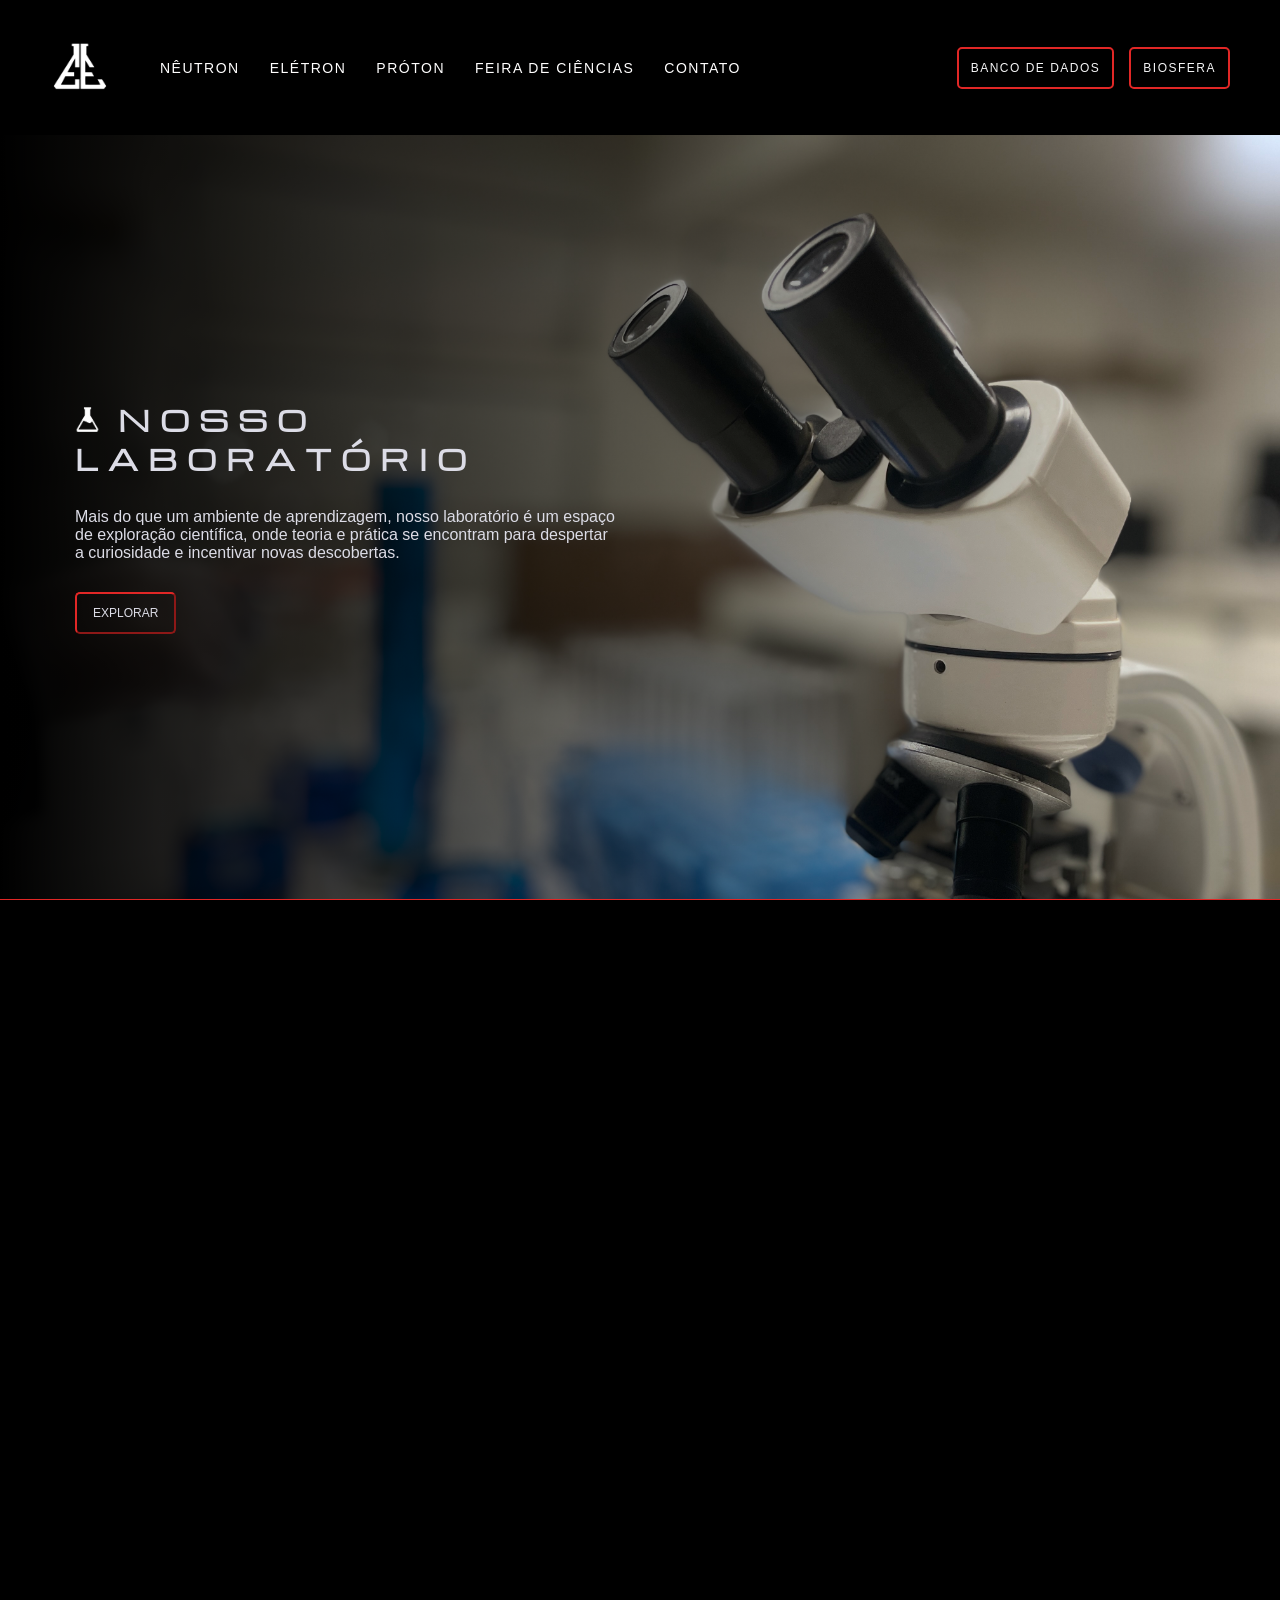
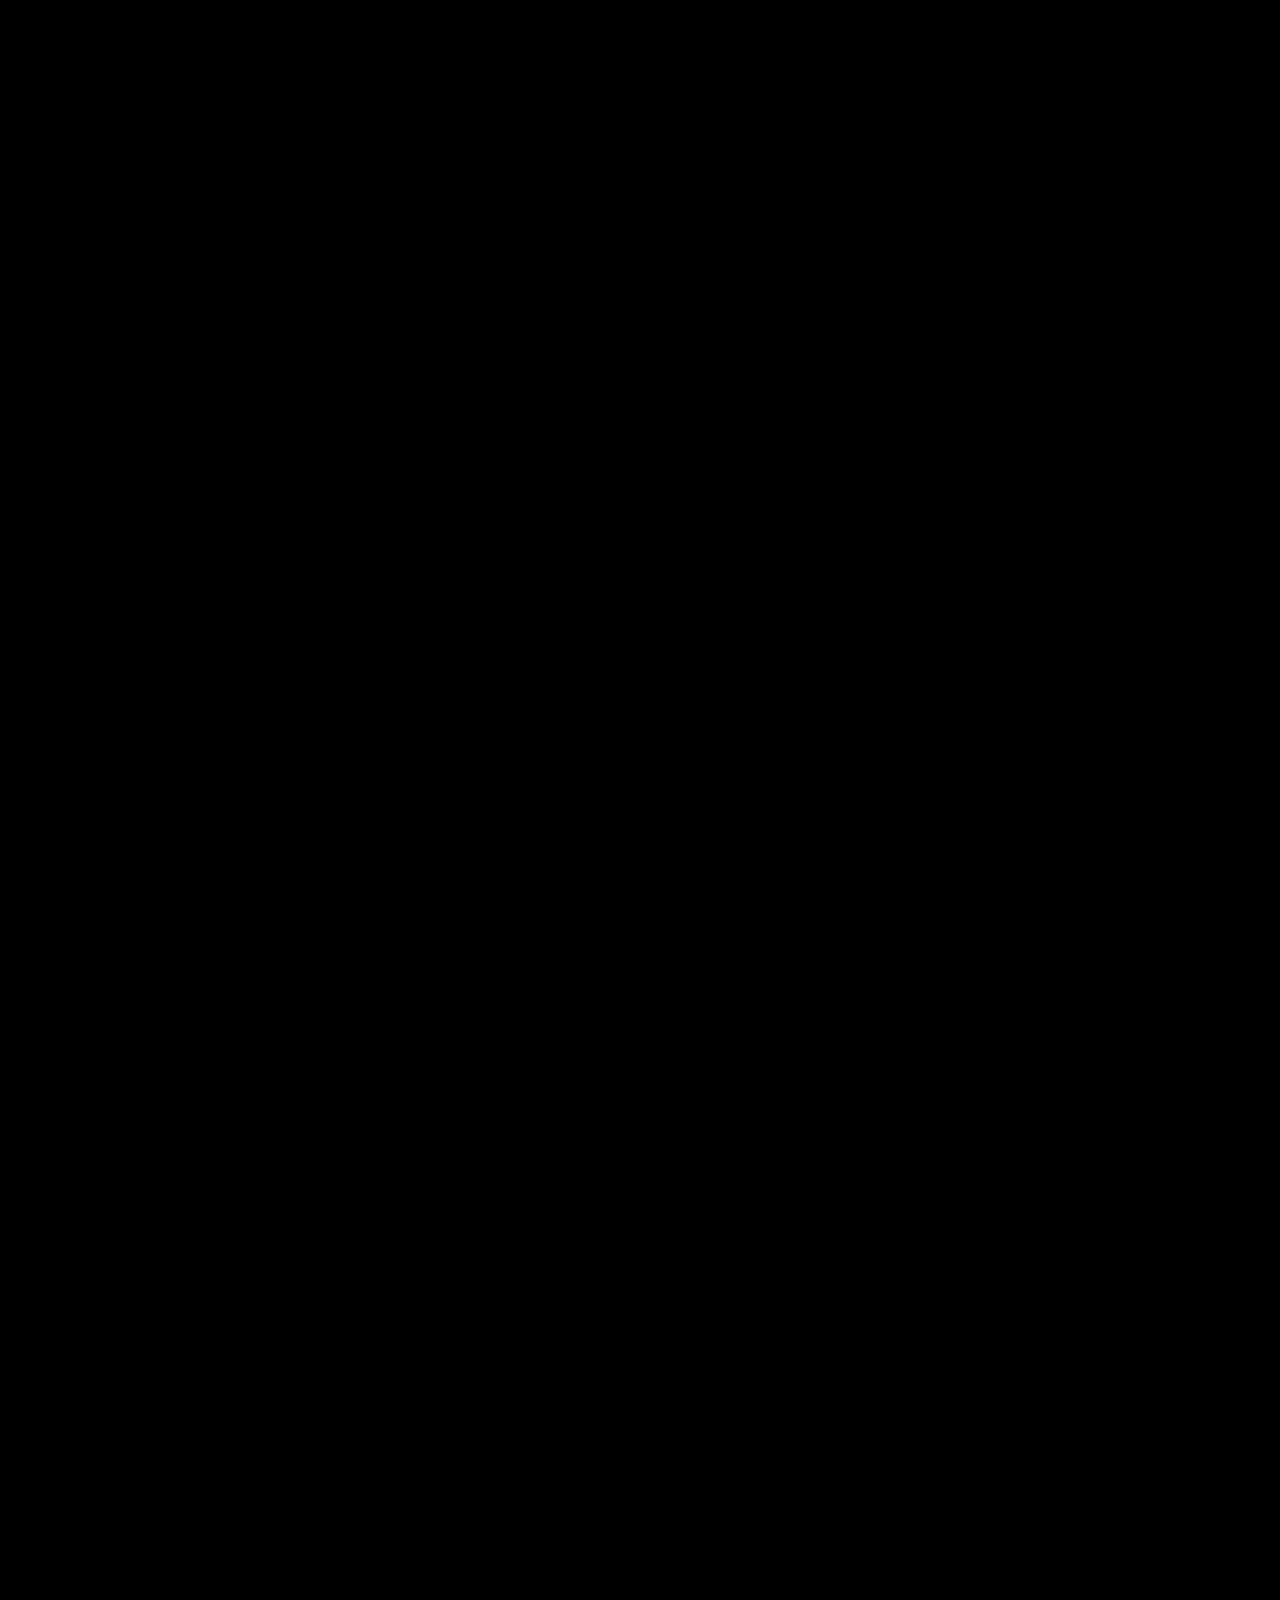
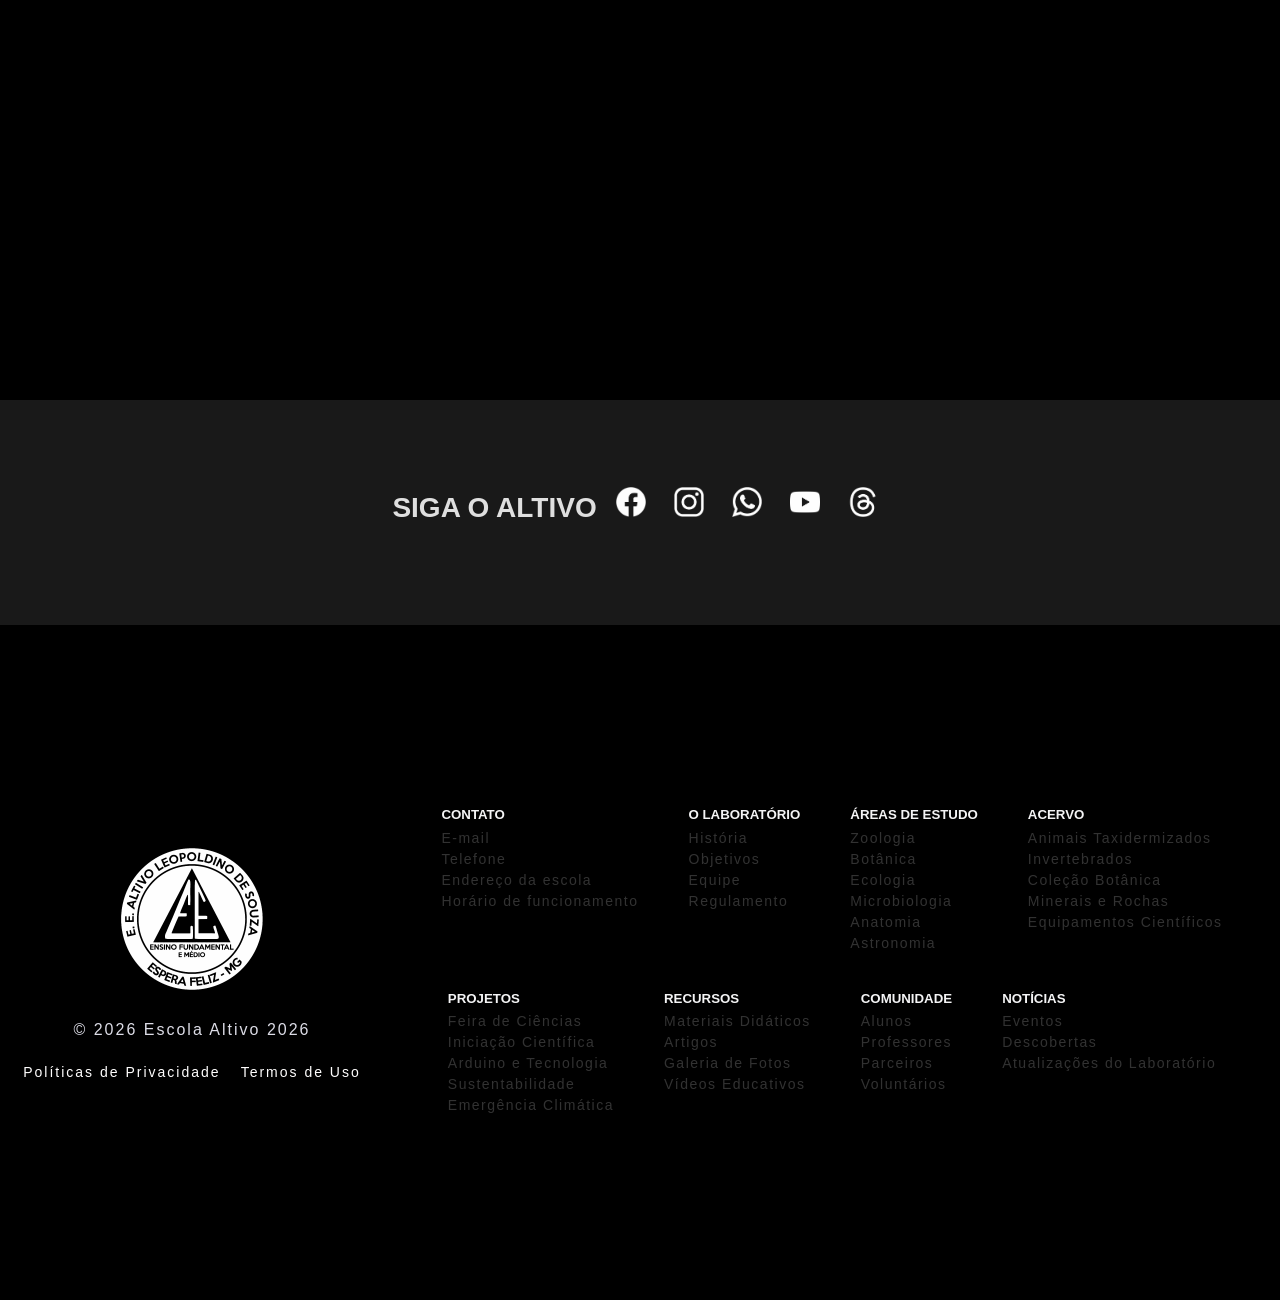
==== index.html @ 6e6fb59f "Reenviando arquivo com alterações" ====
<!DOCTYPE html>
<html lang="pt-BR">
<head>
  <meta charset="UTF-8">
  <meta name="viewport" content="width=device-width, initial-scale=1.0">
  <meta name="author" content="Página Oficial do Laboratório de Ciências Físicas e Biológicas da EE Altivo Leopoldino de Souza">
  <meta name="description" content="Laboratório de Ciências da Escola Altivo Leopoldino de Souza">
    <!-- Open Graph -->
  <meta property="og:type" content="website">
  <meta property="og:title" content="Laboratório de Ciências Físicas e Biológicas | EE Altivo Leopoldino de Souza">
  <meta property="og:description" content="Conheça o Laboratório de Ciências da Escola Estadual Altivo Leopoldino de Souza: coleções zoológicas, peças anatômicas, feira de ciências, projetos e atividades científicas.">
  <meta property="og:image" content="https://github.com/projetoboson">
  <meta property="og:url" content="https://seudominio.com.br/">
  <meta property="og:locale" content="pt_BR">
  <meta property="og:site_name" content="Laboratório Altivo">
  <title>Página Inicial | Laboratório Altivo</title>

  <link rel="preconnect" href="https://fonts.googleapis.com">
  <link rel="preconnect" href="https://fonts.gstatic.com" crossorigin>
  <link href="https://fonts.googleapis.com/css2?family=Michroma&family=JetBrains+Mono:ital,wght@0,100..800;1,100..800&family=Roboto+Mono:ital,wght@0,100..700;1,100..700&family=Ubuntu+Mono:ital,wght@0,400;0,700;1,400;1,700&display=swap" rel="stylesheet">

  <link rel="stylesheet" href="https://fonts.googleapis.com/css2?family=Material+Symbols+Outlined:opsz,wght,FILL,GRAD@24,400,0,0&icon_names=arrow_forward" />
  <link rel="stylesheet" href="style.css">
  <link rel="stylesheet" href="./fisica-lab.css">
  <!--LIB ANIMATION-->
  <link rel="stylesheet" href="https://unpkg.com/aos@next/dist/aos.css" />

  <link rel="icon" type="image/png" href="./icones.img/logo-altivo-sf.png"> 

</head>

<body>

  <div id="loader">
    <div class="circulo"></div>
  </div>

  <header class="header">
    <div class="header-header">
      <a href="index.html">

        <div class="logo-tubo">
        <img src="./icones.img/logo-altivo-sf.png" width="90px" class="logo" title="" alt = "Logo da escola Altivo"><br>
        <div class="container-bolhas">
        <span style="--x: -10px; --delay: 0s; --size: 8px;"></span>
        <span style="--x: 15px; --delay: 0.4s; --size: 12px;"></span>
        <span style="--x: -5px; --delay: 0.8s; --size: 6px;"></span>
        <span style="--x: 8px; --delay: 1.2s; --size: 10px;"></span>
    </div>
</div>
        
        <div class="small">
          <!-- <small>LABS ALT</small> -->
        </div>
      </a>
    </div>

      <nav class="header-nav" id="menu">
        <div class="header-nav-links">     
          <a href="./projeto-neutron.html" class="animado">NÊUTRON</a>
          <a href="./projeto-eletron.html" class="animado">ELÉTRON</a> 
          <a href="./projeto-proton.html" class="animado">PRÓTON</a>
          <a href="feira-de-ciencias.html" class="animado">FEIRA DE CIÊNCIAS</a>
          <a href="contato.html" class="animado">CONTATO</a>          <!--fazer formulário-->
        </div>

        <div class="header-nav-matricula">
          <a href="./data-base.html" class="btn-animado">BANCO DE DADOS</a>
          <a href="./area-do-estudante.html" class="btn-animado">BIOSFERA</a>
        </div>
      </nav>
    <button id="btn-menu" class="btn-menu-mobile" aria-label="Abrir menu">
      ☰
    </button>
    
  </header>


  <main>
    
    <section class="section-laboratory"> 
      <div></div>
      <div class="section-introduction"> 
        <h1 class="title-principal"> <img src="./icones.img/logolaby2.png" class="title-log"> NOSSO LABORATÓRIO</h1> 
        <p>
          Mais do que um ambiente de aprendizagem, nosso laboratório é um espaço de exploração científica, onde teoria e prática se encontram 
          para despertar a curiosidade e incentivar novas descobertas.
        </p> 
        <a href="lab-descricao.html"><button class="section-button">EXPLORAR</button></a>
      </div>
    </section>

    <section class="section-invertebrates" data-aos="fade-up" data-aos-duration="750" > 
      <div class="section-introduction"> 
        <h1 class="title-principal"> <img src="./icones.img/e023af99-6e1c-4fd2-93f0-5ddafa5682ea.png" class="title-log"> COLEÇÕES ZOOLÓGICAS </h1> 
        <p>
          Descubra o mundo dos invertebrados. Observe de perto nossa coleção de amostras, com insetos e outros pequenos 
          seres que revelam a incrível diversidade e complexidade da vida. Um convite à curiosidade e à descoberta científica!
        </p> 
       <a href="lab-colecao-zoologica.html"><button class="section-button">SAIBA MAIS<span class="material-symbols-outlined"> arrow_forward </span></button></a> 
      </div>
    </section> 


    <section class="section-anatomical-pieces" data-aos="fade-up" data-aos-duration="750" > 
      <div class="section-introduction"> 
        <h1 class="title-principal"> <img src="./icones.img/b2a70cb8-c1b0-48f5-99f7-3f7dfed76f71.png" class="title-log"> PEÇAS ANATÔMICAS</h1> 
        <p>
          Explore o corpo humano. Um esqueleto completo e um modelo desmontável com órgãos internos como fígado, estômago, 
          intestino e útero. Um recurso interativo para tornar o estudo da anatomia mais dinâmico e interessante!
        </p>
        <a href="lab-pecas-anatomicas.html"><button class="section-button">SAIBA MAIS<span class="material-symbols-outlined"> arrow_forward </span></button></a>
      </div>
    </section>
    
    <section class="section-fetuses" data-aos="fade-up" data-aos-duration="750" > 
      <div class="section-introduction"> 
        <h1 class="title-principal"> <img src="./icones.img/443507a5-f8a8-4697-ad34-6f495eb79952.png" class="title-log"> FORMAÇÃO DA VIDA</h1> 
        <p>
          Lorem ipsum, dolor sit amet consectetur adipisicing elit. Ratione laboriosam quidem possimus non autem atque qui doloribus? 
          Facilis eaque quaerat tempore ducimus earum incidunt rerum! Dolor minima placeat architecto eos!
        </p>
       <a href="area-do-estudante.html"><button class="section-button">SAIBA MAIS<span class="material-symbols-outlined"> arrow_forward </span></button></a> 
      </div>

      <div class="arrow_down">
        <span class="material-symbols-outlined">keyboard_arrow_down</span>        
      </div>
    </section>

    <section class="section-final">

      <div> 
        <h2><span class="h2-siga">SIGA O ALTIVO</span>
        <a href="https://m.facebook.com/altivo.escola/" class="animado1"><img src="./icones.img/icone-facebook.png" alt="Facebook da Escola Altivo" width="30px" class="a1"></a>
        <a href="https://www.instagram.com/escolaaltivo/" class="animado1"><img src="./icones.img/icone-instagram.png" alt="Instagram da Escola Altivo" width="30px" class="a2"></a>
        <a  href="https://api.whatsapp.com/send/?phone=553237461266&text&type=phone_number&app_absent=0" class="animado1"><img src="./icones.img/icone-whatsapp.png"alt="WhatsApp da Escola Altivo" width="30px" class="a3"></a>
        <a  href="https://www.youtube.com/c/EscolaAltivo" class="animado1"><img src="./icones.img/icone-youtube.png" alt="YouTube da Escola Altivo" width="30px" class="a3"></a>
        <a  href="https://www.threads.com/@escolaaltivo" class="animado1"><img src="./icones.img/iceone-th.png"alt="threads da Escola Altivo"  width="30px" class="a3"></a>
        </h2>
      </div>
    </section>


  </main>

<footer>
  <div class="footer-one">
    <a href="https://sites.google.com/view/escolaaltivo/home"><img src="./icones.img/icone-escola.png" style="height: 150px;"></a>
    <h3><a href="https://sites.google.com/view/escolaaltivo/home">© 2026 Escola Altivo 2026</a></h3>
    <div class="footer-one-init">
      <h3><a href=""class="animado">Políticas de Privacidade</a></h3>
      <h3><a href=""class="animado">Termos de Uso</a></h3>
    </div>
  </div>

  <div class="footer-two">

    <div class="footer-two-bloco">
      <div class="footer-two-bloco-bloco">
        <h5>CONTATO</h5>
          <a>E-mail</a>
          <a>Telefone</a>
          <a>Endereço da escola</a>
          <a>Horário de funcionamento</a>
      </div>

      <div class="footer-two-bloco-bloco">
        <h5>O LABORATÓRIO</h5>
          <a>História</a>
          <a>Objetivos</a>
          <a>Equipe</a>
          <a>Regulamento</a>
      </div>

      <div class="footer-two-bloco-bloco">
        <h5>ÁREAS DE ESTUDO</h5>
          <a>Zoologia</a>
          <a>Botânica</a>
          <a>Ecologia</a>
          <a>Microbiologia</a>
          <a>Anatomia</a>
          <a>Astronomia</a>
      </div>

      <div class="footer-two-bloco-bloco">
        <h5>ACERVO</h5>
        <a>Animais Taxidermizados</a>
        <a>Invertebrados</a>  
        <a>Coleção Botânica</a>  
        <a>Minerais e Rochas</a>  
        <a>Equipamentos Científicos</a>  
      </div>
    </div>

    <div class="footer-two-bloco">
      <div class="footer-two-bloco-bloco">
        <h5>PROJETOS</h5>
          <a>Feira de Ciências</a>
          <a>Iniciação Científica</a>
          <a>Arduino e Tecnologia</a>
          <a>Sustentabilidade</a>
          <a>Emergência Climática</a>
      </div>

      <div class="footer-two-bloco-bloco">
      <h5>RECURSOS</h5>
        <a>Materiais Didáticos</a>
        <a>Artigos</a>
        <a>Galeria de Fotos</a>
        <a>Vídeos Educativos</a>
      </div>

      <div class="footer-two-bloco-bloco">
        <h5>COMUNIDADE</h5>
          <a>Alunos</a>
          <a>Professores</a>
          <a>Parceiros</a>
          <a>Voluntários</a>
      </div>

      <div class="footer-two-bloco-bloco">
        <h5>NOTÍCIAS</h5>
          <a>Eventos</a>
          <a>Descobertas</a>
          <a>Atualizações do Laboratório</a>
      </div>
    </div>

    <!-- <a href="#" class="animado">PROFESORES</a>
    <a href="#" class="animado">EXPERIMENTOS</a>
    <a href="#" class="animado">TORNE-SE ALUNO</a>
    <a href="#" class="animado">MÍDIAS</a>
    <a href="#" class="animado">ACESSIBILIDADE</a>
    <a href="#" class="animado">CONFIGURAÇÕES DE COOKIES</a>  
    <a href="#" class="animado" style="color: #e12726;">MARQUE UMA VISITA COM SUA ESCOLA</a> -->

  </div>
  
</footer>   

<script src="https://unpkg.com/aos@next/dist/aos.js"></script>

<script>
  AOS.init();
</script>

<script>
window.addEventListener('load', () => {
    const loader = document.getElementById('loader');

    loader.style.opacity = '0';

    setTimeout(() => {
        loader.style.display = 'none';
    }, 600);
});
</script>

<script>
const btnMenu = document.getElementById("btn-menu");
const menu = document.getElementById("menu");

btnMenu.addEventListener("click", () => {
    menu.classList.toggle("ativo");
});

</script>

</body>
</html>
---- style.css ----
/**CONFIGURAÇÕES GLOBAIS*/
*{
   margin: 0;
   padding: 0;
   box-sizing: border-box;
}
body{
       background:#000;
}
/* Tela de carregamento */
#loader{
    position:fixed;
    top:0;
    left:0;
    width:100%;
    height:100%;
    background:#000;
    display:flex;
    justify-content:center;
    align-items:center;
    z-index:99999;
    transition:opacity .6s ease;
}

.circulo{
    width:150px;
    height:150px;
    border-radius:50%;
    border:2.5px solid #444;
    position:relative;
}

.circulo::before{
    content:"";
    position:absolute;
    inset:-3px;
    border-radius:50%;
    border:3px solid transparent;
    border-top-color:#ff0000;
    border-right-color:#ff0000;
    animation:girar 1s linear infinite;
}

@keyframes girar{
    100%{
        transform:rotate(360deg);
    }
}


html{
   scroll-behavior: smooth;
}

small{
   text-align: justify;
}
.logo{
   /*filter: drop-shadow(5px 5px 0px rgba(255, 208, 0, 0.459));*/
   /* filter: drop-shadow(5px 5px 0px #133d64); */
   margin-right: 50px;
   width: 60px;
}

.logo {
  transition: transform 0.3s ease, box-shadow 0.3s ease;
  display: inline-block;
  vertical-align: top; 
}

.logo:hover {
  transform: translateY(-2px) scale(1.05);
}

.logo-tubo {
    position: relative;
    display: inline-block;
    vertical-align: middle;
    top: 8px;
}

.logo-tubo img {
    display: block;
}

/* Posiciona o emissor de bolhas DENTRO do tubo */
.container-bolhas {
    position: absolute;
    /* Ajuste o 'top' conforme onde termina o líquido no seu desenho */
    top: 5%; 
    left: 30%;
    transform: translateX(-50%);
    width: 10px;
    height: 10px;
    pointer-events: none;
}

.container-bolhas span {
    position: absolute;
    bottom: 0;
    left: 50%;
    background: rgba(255, 255, 255, 0.6); /* Bolhas brancas/transparentes */
    border-radius: 50%;
    width: var(--size);
    height: var(--size);
    opacity: 0;
    transform: translateX(-50%);
}

/* Ativa a animação quando o mouse passa na logo */
.logo-tubo:hover .container-bolhas span {
    animation: efeito-quimico 1.5s infinite ease-out;
    animation-delay: var(--delay);
}

@keyframes efeito-quimico {
    0% {
        transform: translate(-50%, 0) scale(0.2);
        opacity: 0;
    }
    50% {
        opacity: 1;
    }
    100% {
        /* Sobe negativamente para sair do topo da imagem */
        transform: translate(calc(-50% + var(--x)), -40px) scale(1.5);
        opacity: 0;
    }
}

.small{
   color: rgb(255, 255, 255);
   margin-left: -45px;
   /* filter: drop-shadow(5px 5px 0px #133d64); */
   font-family: "Roboto Condensed", sans-serif;
   font-weight: 500;
}
/**______________________________________________________________________________________________________BARRA DE NAVEGAÇÃO | TODAS AS PÁGINAS*/
.header{
   display: flex;
   text-align: center;
   align-items: center;
   background-color: #000000;
   color: rgb(220,220,230);
   min-height: 15vh;
   flex-wrap: wrap;
}
.header-header{
   display: flex;
   margin-left: 50px;
}

header img{
   height: 50px;
   width: 55px;
}
#menu{
   display: flex;
   justify-content: space-between;
   align-items: center;
   flex: 1;
}
.header-nav-links{
   display: flex;
   gap: 0px 30px;
}
nav a{
   color: rgb(255, 255, 255);
   font-family: "Roboto Condensed", sans-serif;
   font-weight: 100;
   font-size: 12px;
   font-weight: 100;
   text-decoration: none;
   letter-spacing: 1.5px;
}
.header-nav-matricula{
   display: flex;
   margin-right: 50px;
   gap: 0px 15px;
}
.header-nav-matricula a {
   padding: 0.75rem;
}
.btn-menu-mobile{
   display: none;
   background: none;
   border: none;
}
a{
   text-decoration: none;
}
.animado{
   position: relative;
   color: #fffefe;
   text-decoration: none;
   font-size: 14px;
}
.animado::after{
   content: '';
   position: absolute;
   width: 0;
   height: 1px;
   bottom: -45.5px;
   left: 0;
   background-color: #E12726;
   transition: width 0.3s ease;
  
}
.animado:hover::after{
   width: 100%;
}
.btn-animado{
   border: solid 2px #E12726;
   padding: 0.5rem;
   background-color: #000000;
   color: #F4F4F5;
   border-radius: 5px;
}
.btn-animado:hover{
    background-color: #E12726;
    color: #f4f4f5;
}
/**__________________________________________________________________________________________________________PÁGINA INICIAL DO PROJETO*/
.section-laboratory{
   min-height:85vh;
   display: flex;
   flex-direction: column; 
   justify-content:center;
   background: linear-gradient(to right, rgba(0,0,0,1), transparent), url(./imagens.img/microscopia-laminas/IMG_1244.JPG);
   background-repeat: no-repeat;
   background-size: cover;
   background-position: top;
   border-bottom: 1px #E12726 solid;
   font-family: "Michroma", sans-serif;
   font-weight: 400;
   font-style: normal;
   position: relative;
}
.section-laboratory p{
   max-width: 550px;
   width: 90%;
   /* width: 550px; */
}
.arrow_down{
   height: 50px;
   color: #f4f4f5;
   display: flex;
   justify-content: center;
   position: absolute;
   bottom: 20px;
   left: 50%;
   transform: translateX(-50%);
}
.arrow_down:hover{
   color:#E12726;
   cursor: pointer;
}
.arrow{
   position: relative;
   /* top: 200px; */
   cursor: pointer;
}

.texto-laboratorio{
    letter-spacing:.5px;
    line-height:28px;
}

.title-log{
   width: 25px;
}
/**______________________________________________________________________________________________________________PARTE: COL. ZOOLÓGICAS*/
.section-invertebrates{
   min-height: 100vh; 
   display: flex;
   justify-content: center;
   flex-direction: column;
   background: linear-gradient(to right, rgba(0,0,0,1), transparent), url(./imagens.img/invertebrados/IMG_1287.jpg);
   background-repeat: no-repeat;
   background-size: cover;
   background-position: top;
   border-bottom: 1px #E12726 solid;
}

.section-invertebrates h4{
   width: 550px;
}
.section-invertebrates p{
   width: 550px;
}
.lab-colecao-zoologica{
   min-height:300vh;
   display: flex;
   background-color: #f4f4f5;
}
.section-invertebrados-txt{
   min-height: 150vh;
}
.section-invertebrados-int{
   min-height: 100vh;
  background: linear-gradient(to right, rgba(0,0,0,1), transparent), url(./imagens.img/vertebrados/IMG_1280.jpg);
   background-size: cover;
   background-repeat: no-repeat;
   background-position-y: 85%;
}
.section-invertebrados-img{
   display: flex;
   align-items: center;
   justify-content: center;
   min-height: 75vh;
   background-color: #f4f4f5;
   gap: 0px 50px;
}
.section-invertebrados-img p{
   color: #323232;
   font-size: 12px;
   font-family: "Roboto Condensed", sans-serif;
   margin-bottom: 10px;
   width: 215px ;
}
.invertebrados-img{
   width: 250px;
   height: 225px;
   cursor: pointer;
}
.invertebrados-img:hover{
   transform: scale(1, 1);
   background:white;
   box-shadow: 2px 2px 20px rgba(0,0,0,.5);
}
.invertebrados-txt h3{
   color: #323232;
   margin-bottom: 5px;
   font-size: 14px;
   font-family: "Roboto Condensed", sans-serif;
}
.invertebrados-txt p{
   color: #323232;
   text-align: justify;
   line-height: 24px;
   width: 250px;
}
.invertebrados-txt button{
   border: solid 2px #08569e;
   padding: 0.25rem;
   background-color: #08569e;
   color: #f4f4f5;
   cursor: pointer;
   font-family: "Roboto Condensed", sans-serif;
   font-size: 12px;
}
.section-invertebrados-txt p{
   color: #323232;
   text-align: justify;
   line-height: 24px;
   margin-left: 25px;
   margin-right: 25px;
}
.section-invertebrados-txt h3{
   color: #323232;
   margin-bottom: 5px;
   margin-top: 15px;
   margin-left: 25px;
   font-size: 14px;
   font-family: "Roboto Condensed", sans-serif;
}
/**___________________________________________________________________________________________________________________PARTE PEÇAS ANATOMICAS*/
.section-anatomical-pieces{
   min-height: 100vh; 
   display: flex;
   justify-content: center;
   flex-direction: column;
   background: linear-gradient(to right, rgba(0,0,0,1), transparent), url(./imagens.img/pecas-anatomicas/IMG_1202.jpg);
   background-repeat: no-repeat;
   background-size: cover;
   background-position: center;
   border-bottom: 1px #E12726 solid;
}
.section-anatomical-pieces p{
   width: 550px;
}
.sub-anatomical-pieces{
   min-height: 100vh;
   display: flex;
   text-align: center;
   align-items: center;
   justify-content: center;
   background-image: url(./imagens.img/pecas-anatomicas/IMG_1135.JPG);
   background-repeat: no-repeat;
   background-size: cover;
   background-position: center; 
   background-attachment: fixed;
}
.sub2-anatomical-pieces{
   display: flex;
   flex-wrap: wrap;
   background-color: rgb(255, 255, 255);
   min-height: 80vh;
   align-items: center;
   justify-content: center;
   gap: 0px 25px;
}
.sub2-anatomical-pieces button{
   border: solid 2px #08569e;
   padding: 0.25rem;
   background-color: #08569e;
   color: #f4f4f5;
   cursor: pointer;
   font-family: "Roboto Condensed", sans-serif;
   font-size: 12px;
}
.sub2-anatomical-pieces h4{
   color: #323232;
   margin-bottom: 5px;
   font-size: 14px;
   font-family: "Roboto Condensed", sans-serif;
}
.sub2-anatomical-pieces p{
   color: #323232;
   font-size: 12px;
   font-family: "Roboto Condensed", sans-serif;
   margin-bottom: 10px;
   width: 215px ;
}
.pecas-anatomicas-img{
   width: 200px;
   height: 225px;
}
.pecas-anatomicas-img:hover{
   transform: scale(1, 1);
   background:white;
   box-shadow: 2px 2px 20px rgba(0,0,0,.5);
}
/**___________________________________________________________________________________________________________________PARTE FETOS*/
.section-fetuses{
   min-height: 100vh; 
   display: flex;
   justify-content: center;
   flex-direction: column;
   background: linear-gradient(to right, rgba(0,0,0,1), transparent), url(./imagens.img/fetos/IMG_1306C.PNG);
   background-repeat: no-repeat;
   background-size: cover;
   background-position: top;
   border-bottom: 1px #E12726 solid;
}
.lab-fetuses{
   min-height:300vh;
   display: flex;
   background-color: #ffffff;
}
.section-fetuses p{
   width: 550px;
}


/**____________________________________________________________________________________________________________PARTE FINAL | TODAS AS PAGINAS*/

.icone-section-five-title{
      width: 250px;

}
.section-final {
  display: flex;
  align-items: center;
  justify-content: center;
  gap: 30px; 
  min-height: 25vh;
  background-color: #191919;
  color: #fff;
  font-family: "Roboto Condensed", sans-serif;
}

/* Container dos ícones */
.section-final nav {
  display: flex;
  gap: 20px;
  align-items: center;
}

/* IMPORTANTE — faltava isso */
.animado1 {
  position: relative;
  display: inline-block;
}

/* Imagem */
.animado1 img {
  display: block;
}

/* Círculo */
.animado1::after {
  content: '';
  position: absolute;
  top: 50%;
  left: 50%;
  width: 50px;
  height: 50px;
  border: 2px solid #fff;
  border-radius: 50%;
  transform: translate(-50%, -50%);
  opacity: 0;
  transition: opacity 0.3s ease;
  pointer-events: none;
}

/* Hover */
.animado1:hover::after {
  opacity: 1;
}

footer{
   display: flex;
   align-items: center;
   min-height: 50vh;
   background-color: #000000;
}
.footer-one{
   display: flex;
   background-color: #000000;
   min-height: 75vh;
   min-width: 30%;
   align-items: center;
   justify-content: center;
   flex-direction: column;
}
.footer-one img{
   margin-bottom: 20px;
}
.footer-two{
   display: flex;
   flex-direction: column;
   background-color: #000000;
   min-height: 75vh;
   min-width: 70%;
   justify-content: center;
   align-items: center;
   gap: 35px 0px;
}
.footer-two a{
   color: #323232;
   font-family: "Roboto Condensed", sans-serif;
   font-size: 14px;
   font-weight: 100;
   text-decoration: none;
   letter-spacing: 1.5px;
   margin-bottom: 5px;
}
.footer-two a:hover{
   font-weight: 100;
   color: #E12726;
   cursor: pointer;
}

.footer-two h5{
   color: #F4F4F5;
   font-family: "Roboto Condensed", sans-serif;
   margin-bottom: 7.5px;

}

footer a{
   color: rgb(220,220,230);
   font-family: "Roboto Condensed", sans-serif;
   font-size: 16px;
   letter-spacing: 2px;
   font-weight: 400;
}
.footer-two-bloco{
   display: flex;
   gap: 0px 50px;
}
.footer-two-bloco-bloco{
   display: flex;
   flex-direction: column;
}
.footer-title{
   text-align: center;
}
.footer-one-init{
   display: flex;
   gap: 0px 20px;
   margin-top: 20px;
}
.footer-one-init a{
   font-weight: 400;
} 
.title-principal{
   color: rgb(220,220,230);
   font-family: "Michroma", sans-serif;
   font-weight: 600;
   font-style: normal;
   /* font-family: system-ui, -apple-system, BlinkMacSystemFont, 'Segoe UI', Roboto, Oxygen, Ubuntu, Cantarell, 'Open Sans', 'Helvetica Neue', sans-serif; */
   font-size: 28px;
   margin-bottom: 30px;
   width: 400px;
   letter-spacing: 10px;
}
.title-principal-new{
  color: rgb(220,220,230);
   font-family: "Michroma", sans-serif;
   font-weight: 600;
   font-style: normal;
   /* font-family: system-ui, -apple-system, BlinkMacSystemFont, 'Segoe UI', Roboto, Oxygen, Ubuntu, Cantarell, 'Open Sans', 'Helvetica Neue', sans-serif; */
   font-size: 54px;
   margin-bottom: 15px;
   letter-spacing: 30px;
}

h2{
   color: rgb(0, 0, 0);
   font-family: "Roboto Condensed", sans-serif;
   /* font-family: system-ui, -apple-system, BlinkMacSystemFont, 'Segoe UI', Roboto, Oxygen, Ubuntu, Cantarell, 'Open Sans', 'Helvetica Neue', sans-serif; */
   font-size: 28px;
   margin-bottom: 15px;
   text-align: center;
}
.h2-siga{
   color: rgb(223, 223, 223);
   font-family: "Roboto Condensed", sans-serif;
   /* font-family: system-ui, -apple-system, BlinkMacSystemFont, 'Segoe UI', Roboto, Oxygen, Ubuntu, Cantarell, 'Open Sans', 'Helvetica Neue', sans-serif; */
   font-size: 28px;
   margin-bottom: 15px;
}

h4{
   color: rgb(0, 0, 0);
   font-family: "Roboto Condensed", sans-serif;
   /* font-family: system-ui, -apple-system, BlinkMacSystemFont, 'Segoe UI', Roboto, Oxygen, Ubuntu, Cantarell, 'Open Sans', 'Helvetica Neue', sans-serif; */
   font-size: 22px;
   margin-bottom: 15px;
   text-align: center;
}
section p{
   font-family: "Roboto Condensed", sans-serif;
   color:rgb(220,220,230);
   /**max-width: 35rem;*/
}
.section-introduction{
   margin-left: 75px;
   max-width: 600px;
   /* margin-left: 75px; */
}
.section-button{
   display: flex;
   gap: 0px 10px;
   align-items: center;
   padding: 0.75rem 1rem 0.75rem 1rem;
   color: rgb(220,220,230);
   background-color: transparent;
   margin-top: 30px;
   cursor: pointer;
   font-family: "Roboto Condensed", sans-serif;
   font-size: 12px;
   border-radius: 5px;
   border-color: #E12726;
}

header label:hover{
   background-color: aliceblue;
   color: #08569e;
}

/* esconde o checkbox */
.anatomica {
  display: none;
}

/* estilo do botão */
.botao {
  background: #08569e;
  color: rgb(255, 255, 255);
  padding: 7px 10px;
  border-radius: 2px;
  cursor: pointer;
  display: inline-block;
  margin-top: 10px;
}

/* texto escondido */
.texto {
  display: none;
  margin-top: 10px;
}

/* quando clicar → mostra texto */
.anatomica:checked + .botao + .texto {
  display: block;
}



.footer1{
   text-align: center
}
.section-seven{
   min-height: 100vh;
   background-color: darkgrey;
}
.section-eight{
   min-height: 100vh;
   background-color: darkslateblue;
}
.a1{
   margin-left: 12px;
   margin-right: 10px;
}
.a2{
   margin-left: 10px;
   margin-right: 10px;
}
.a3{
   margin-left: 10px;
   margin-right: 10px;
}

/* .circulo {
    width: 200px;
    height: 200px;
    border: 3px dotted #fff;
    border-radius: 50%;
} */

.credenciais{
   display: flex;
   justify-content: center;
   align-items: end;
   background-color: #000000;
   color: #323232;
   font-family: "Roboto Condensed", sans-serif;
   font-size: 14px;
   gap:  0px 40px;
}

.subtitle-section{
      
   font-family: "Michroma", sans-serif;
   font-size: 16px;
   font-weight: 300;
   font-style: normal;
   letter-spacing: 10px;
   word-spacing: 5px;
   margin-top: 30px;
   color:  #f4f4f5;
}

.contact-reserva{
   min-height: 150vh;
   background-color: #000000;

   display: flex;
   flex-direction: column;
   align-items: center;
   justify-content:space-evenly;

   font-family: system-ui, -apple-system, BlinkMacSystemFont, 'Segoe UI', Roboto, Oxygen, Ubuntu, Cantarell, 'Open Sans', 'Helvetica Neue', sans-serif;
   font-size: 16px;
   letter-spacing: 5px;
   color: #868686;

   background: linear-gradient(
        99deg,
        #000000 0%,
        #1f1f1f 50%,
        #000000 100%
    );
}
.title-contact{
   font-family: system-ui, -apple-system, BlinkMacSystemFont, 'Segoe UI', Roboto, Oxygen, Ubuntu, Cantarell, 'Open Sans', 'Helvetica Neue', sans-serif;
   font-size: 22px;
   font-weight: 100;
   letter-spacing: 5px;
   color: #f4f4f5;
}
.form-reserva{
   display: flex;
   flex-direction: column;
   justify-content: center;
   align-items: center;
   border: transparent;
}

.form-reserva input{
   background-color: transparent;
   padding: 0.5rem;
   width: 650px;
   border: transparent;
   border-bottom: 1px solid #868686;
   margin-bottom: 25px;
   color: red;
}

.form-reserva textarea{
   background-color: transparent;
   padding: 0.5rem;
   width: 650px;
   border: transparent;
   border-bottom: 2px solid #868686;
   margin-top: 30px;
}

.form-reserva label{
   width: 650px;
}
.button-contact{
   background-color: transparent;
   padding: 1rem;
   color: #ffffff;
   border: 2px red solid;
   border-radius: 50px;
   margin-top: 25px;
   width: 400px;
   font-family: system-ui, -apple-system, BlinkMacSystemFont, 'Segoe UI', Roboto, Oxygen, Ubuntu, Cantarell, 'Open Sans', 'Helvetica Neue', sans-serif;
   letter-spacing: 4px;
}

.button-contact:hover{
   background-color: red;
   cursor: pointer;
}
.form-reserva input:hover{
      border-bottom: 1px red solid;
}
.form-reserva textarea:hover{
      border-bottom: 1px red solid;
}
.form-reserva input:focus{
   outline: none;
   box-shadow: none;
   border-bottom: 2px solid #868686;

}
.form-reserva textarea:focus{
   outline: none;
   box-shadow: none;
   border-bottom: 2px solid #868686;

}
.form-reserva-link{
   font-weight: 100;
   color: #f4f4f5;
}
.form-reserva-link:hover{
   color: red;
   cursor: pointer;
}


.vision-planner{
  position: fixed;
  top: 150px;
  width: 50%;
  max-width: 1200px;
  padding: 15px 30px;
  background: rgba(255,255,255,0.12);
  backdrop-filter: blur(25px) saturate(180%);
  border: 1px solid rgba(255,255,255,0.25);
  border-radius: 22px;
  box-shadow: 0 8px 30px rgba(0,0,0,0.15);
  inset: 0 1px 1px rgba(255, 255,255, 0.4);
  display: flex;
  justify-content: space-between;
  align-items: center;
}

@media (max-width:1070px){

   .header{
      justify-content:space-between;
      padding:0 20px;
      min-height:80px;
      position:relative;
   }

   .header-header{
      margin-left:0;
   }

   .btn-menu-mobile{
      display:block;
      background:none;
      border:none;
      color:#fff;
      font-size:2rem;
      cursor:pointer;
   }

   #menu{
      display:none;

      position:absolute;
      top:100%;
      left:0;

      width:100%;

      background:#000;

      flex-direction:column;
      align-items:flex-start;

      padding:20px;
      box-sizing:border-box;
      z-index:999;
   }

   #menu.ativo{
      display:flex;
   }

   .header-nav-links{
      flex-direction:column;
      width:100%;
      gap:20px;
   }

   .header-nav-matricula{
      margin:25px 0 0 0;

      flex-direction:column;

      width:100%;
      gap:15px;
   }

   .header-nav-matricula a{
      width:fit-content;
   }

   .animado::after{
      display:none;
   }

   .header{
    justify-content: space-between;
    align-items: center;
}

#menu{
    flex: none;
}
.btn-menu-mobile{
    display: block;
    margin-left: auto;
    color: white;
    font-size: 2rem;
}
}

@media (max-width:1070px){

    footer{
        display:flex;
        flex-direction:column;
        align-items:center;
    }

    .footer-one{
        width:100%;
        text-align:center;
        margin-bottom:40px;
    }

    .footer-two{
        display:flex;
        flex-direction:column;
        width:100%;
        gap:30px;
    }

    .footer-two-bloco{
        display:flex;
        flex-direction:column;
        gap:30px;
    }

    .footer-two-bloco-bloco{
        text-align:center;
    }

}

@media (max-width:480px){


   .section-introduction{
      background-position: center;

   }

   .title-principal,
   .title-principal-new{
      font-size: 1rem;
      justify-content: left;
      width: 300px;
   }

    .section-introduction p{
        font-size:14px;
        line-height:100px;
        width:60% !important;
    }
    .subtitle-section{
      font-size: 14px;
    }

    .h2-siga{
      display: flex;
      flex-direction: column;
    }
}
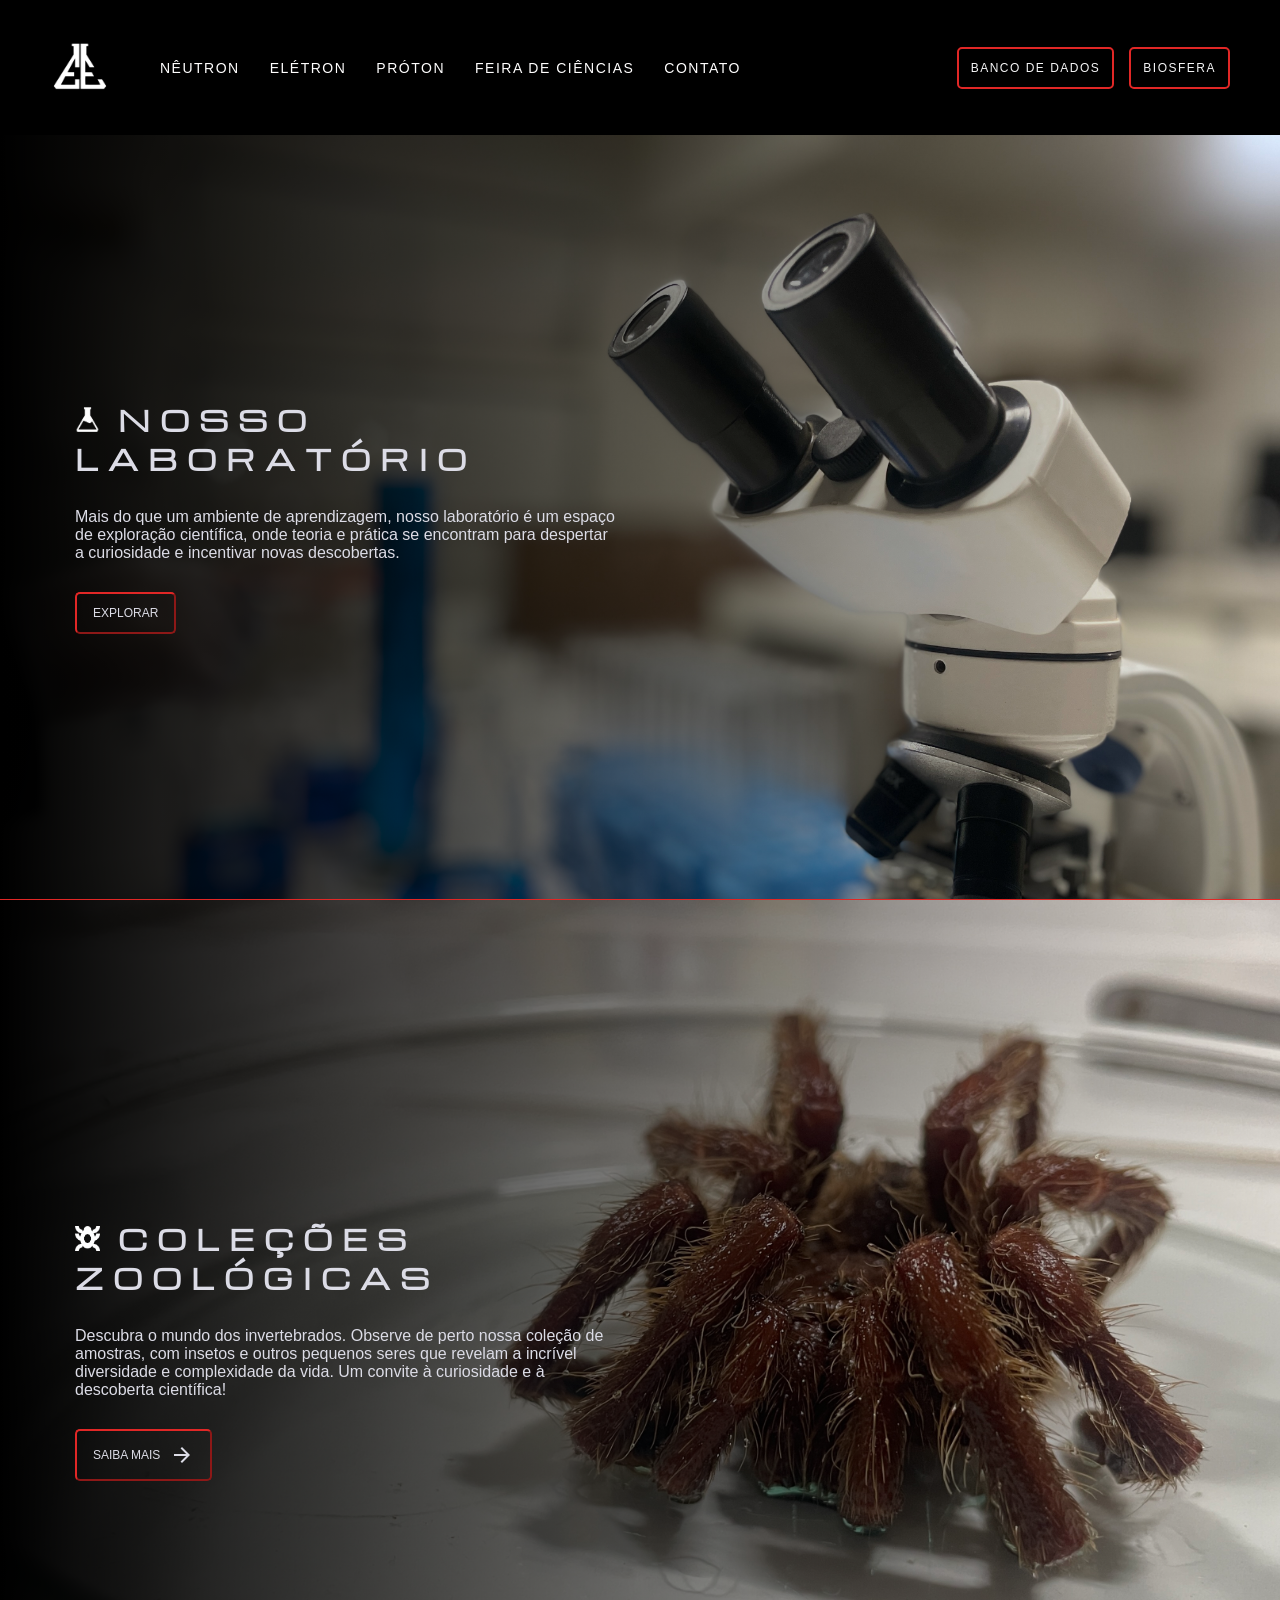
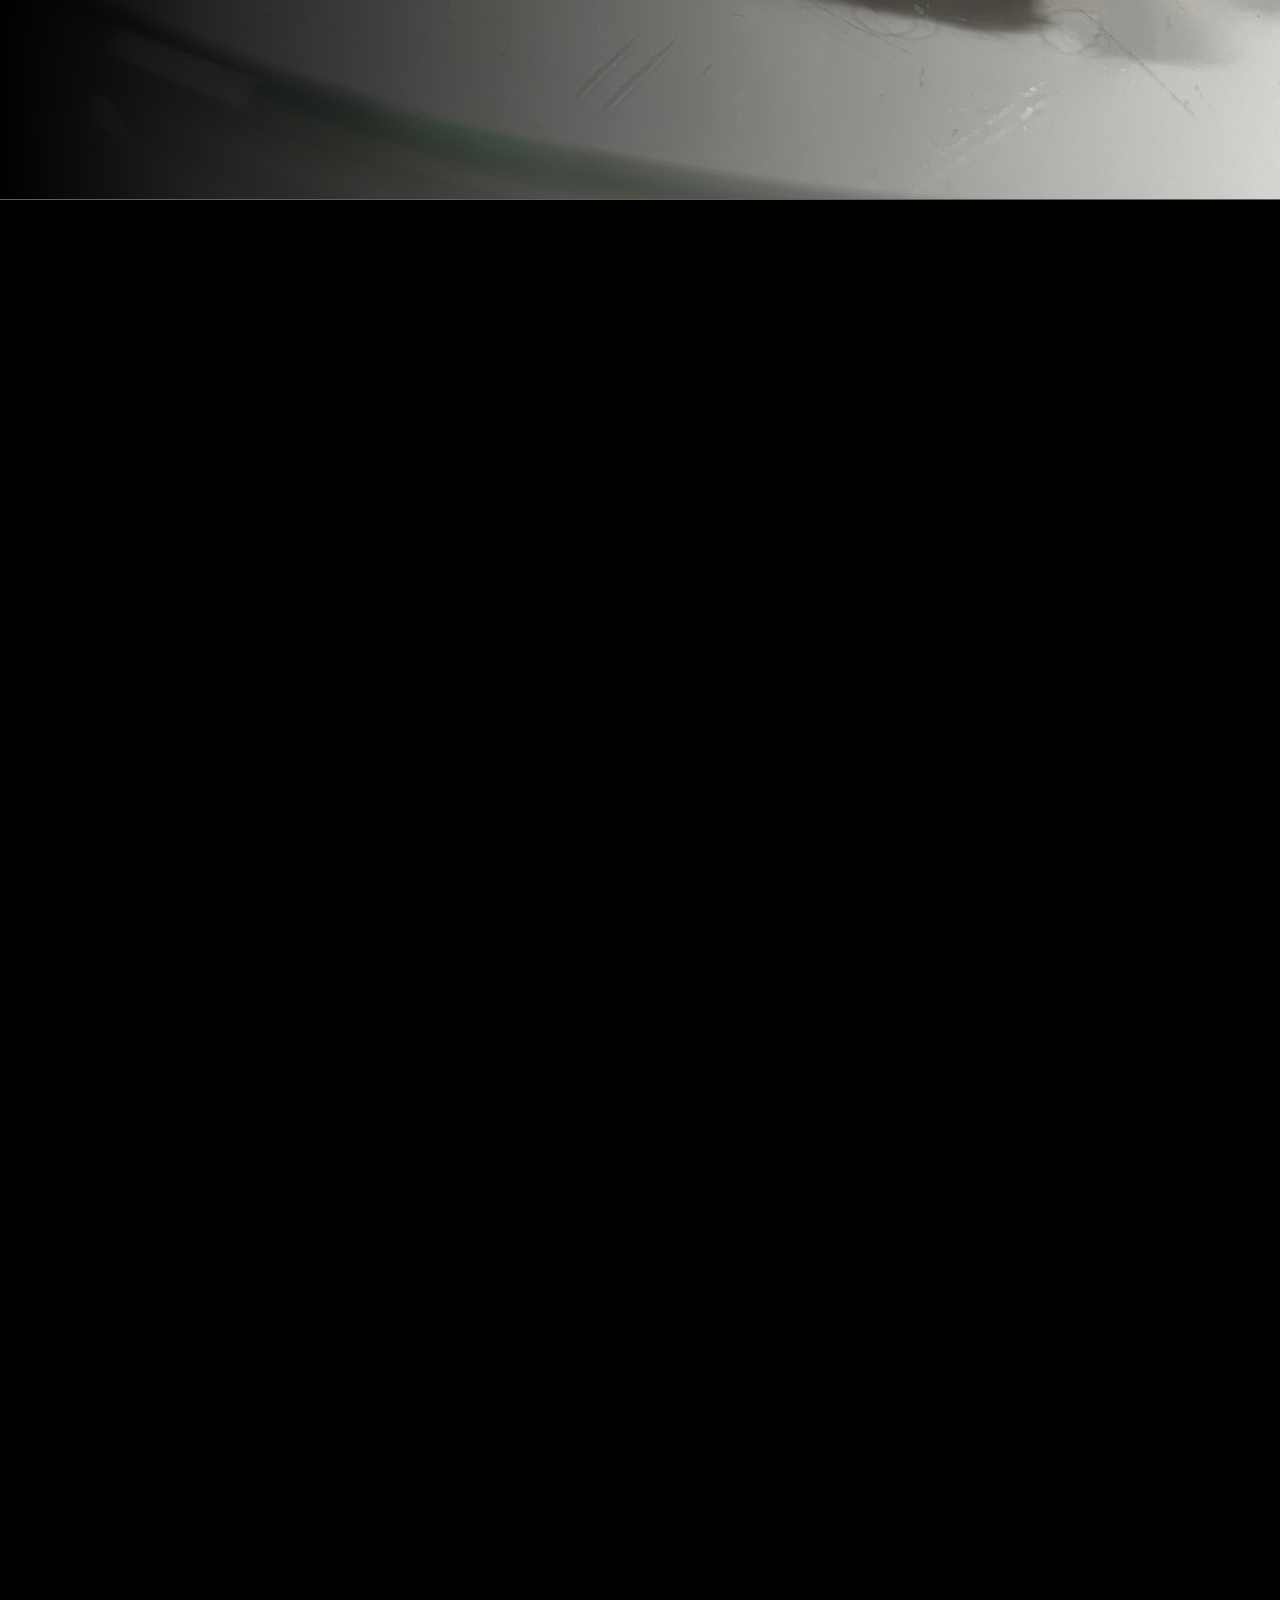
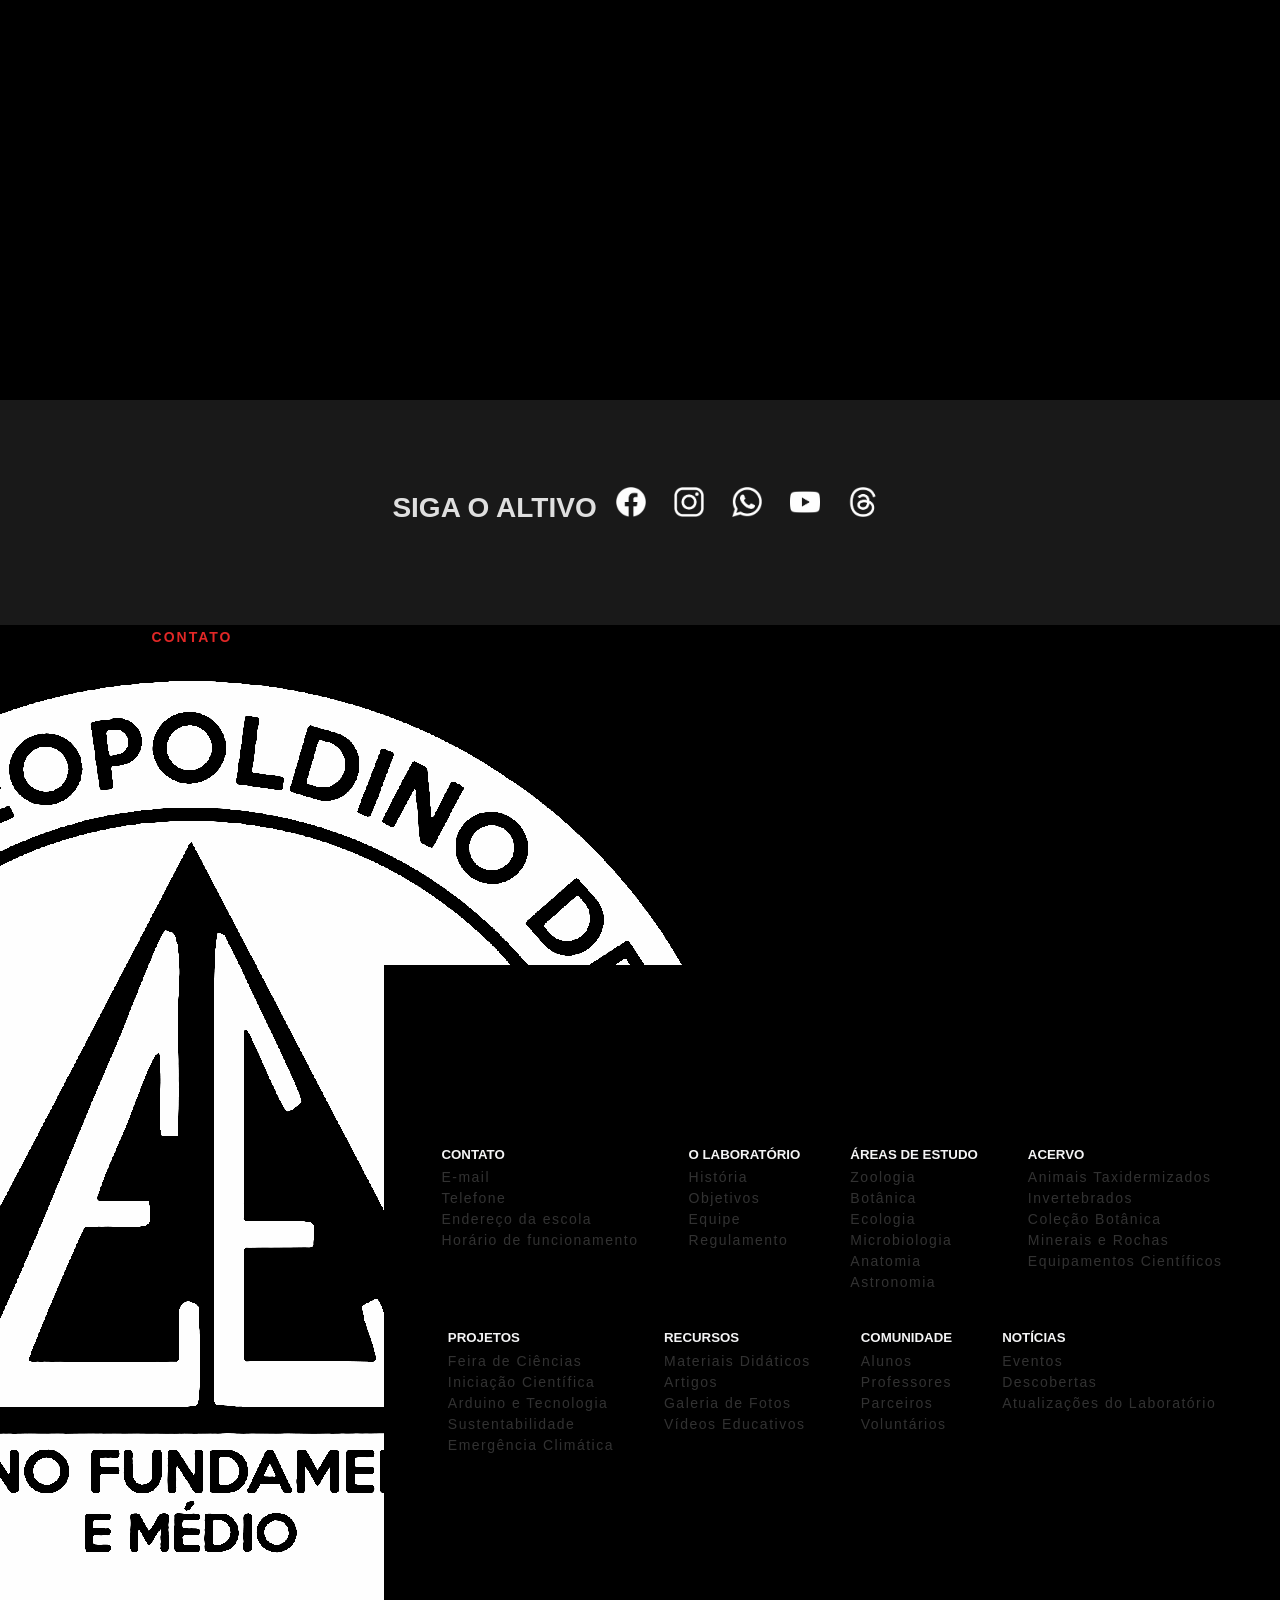
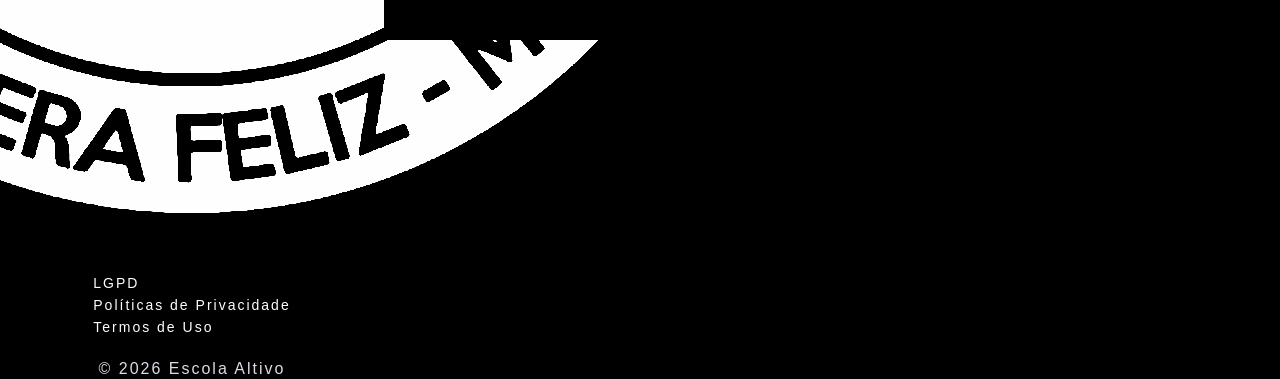
==== commit b1f04e7f: "Novas modificações na arquivi index.html" ====
--- a/index.html
+++ b/index.html
@@ -39,15 +39,21 @@
     <div class="header-header">
       <a href="index.html">
 
-        <div class="logo-tubo">
+      <div class="logo-tubo">
         <img src="./icones.img/logo-altivo-sf.png" width="90px" class="logo" title="" alt = "Logo da escola Altivo"><br>
+        
         <div class="container-bolhas">
-        <span style="--x: -10px; --delay: 0s; --size: 8px;"></span>
-        <span style="--x: 15px; --delay: 0.4s; --size: 12px;"></span>
-        <span style="--x: -5px; --delay: 0.8s; --size: 6px;"></span>
-        <span style="--x: 8px; --delay: 1.2s; --size: 10px;"></span>
-    </div>
-</div>
+          <span style="--x: -10px; --delay: 0s; --size: 8px;"></span>
+          <span style="--x: 15px; --delay: 0.4s; --size: 12px;"></span>
+          <span style="--x: -5px; --delay: 0.8s; --size: 6px;"></span>
+          <span style="--x: 8px; --delay: 1.2s; --size: 10px;"></span>
+        </div>
+
+        <!-- <div class="nome-projeto">
+          <span>PROJETO</span> <strong>BOSON</strong>
+        </div>
+       -->
+      </div>
         
         <div class="small">
           <!-- <small>LABS ALT</small> -->
@@ -86,7 +92,7 @@
           Mais do que um ambiente de aprendizagem, nosso laboratório é um espaço de exploração científica, onde teoria e prática se encontram 
           para despertar a curiosidade e incentivar novas descobertas.
         </p> 
-        <a href="lab-descricao.html"><button class="section-button">EXPLORAR</button></a>
+        <a href=""><button class="section-button">EXPLORAR</button></a>
       </div>
     </section>
 
@@ -97,7 +103,7 @@
           Descubra o mundo dos invertebrados. Observe de perto nossa coleção de amostras, com insetos e outros pequenos 
           seres que revelam a incrível diversidade e complexidade da vida. Um convite à curiosidade e à descoberta científica!
         </p> 
-       <a href="lab-colecao-zoologica.html"><button class="section-button">SAIBA MAIS<span class="material-symbols-outlined"> arrow_forward </span></button></a> 
+       <a href=""><button class="section-button">SAIBA MAIS<span class="material-symbols-outlined"> arrow_forward </span></button></a> 
       </div>
     </section> 
 
@@ -109,7 +115,7 @@
           Explore o corpo humano. Um esqueleto completo e um modelo desmontável com órgãos internos como fígado, estômago, 
           intestino e útero. Um recurso interativo para tornar o estudo da anatomia mais dinâmico e interessante!
         </p>
-        <a href="lab-pecas-anatomicas.html"><button class="section-button">SAIBA MAIS<span class="material-symbols-outlined"> arrow_forward </span></button></a>
+        <a href=""><button class="section-button">SAIBA MAIS<span class="material-symbols-outlined"> arrow_forward </span></button></a>
       </div>
     </section>
     
@@ -146,11 +152,16 @@
 
 <footer>
   <div class="footer-one">
-    <a href="https://sites.google.com/view/escolaaltivo/home"><img src="./icones.img/icone-escola.png" style="height: 150px;"></a>
-    <h3><a href="https://sites.google.com/view/escolaaltivo/home">© 2026 Escola Altivo 2026</a></h3>
+    <h3><a href=""class="animado" style="color: #e12726; font-weight: 700;">CONTATO</a></h3> 
+    <a href="https://sites.google.com/view/escolaaltivo/home"><img src="./icones.img/icone-escola.png"></a>
+    <div> 
+      <h3><a href=""class="animado">LGPD</a></h3> 
+      <h3><a href=""class="animado">Políticas de Privacidade</a></h3>
+      <h3><a href=""class="animado">Termos de Uso</a></h3> 
+    </div>
     <div class="footer-one-init">
-      <h3><a href=""class="animado">Políticas de Privacidade</a></h3>
-      <h3><a href=""class="animado">Termos de Uso</a></h3>
+   
+      <h3><a href="https://sites.google.com/view/escolaaltivo/home">© 2026 Escola Altivo</a></h3>
     </div>
   </div>
 
--- a/style.css
+++ b/style.css
@@ -204,7 +204,6 @@
    left: 0;
    background-color: #E12726;
    transition: width 0.3s ease;
-  
 }
 .animado:hover::after{
    width: 100%;
@@ -862,7 +861,7 @@
   justify-content: space-between;
   align-items: center;
 }
-
+/* 
 @media (max-width:1070px){
 
    .header{
@@ -985,20 +984,19 @@
 
    .section-introduction{
       background-position: center;
-
    }
 
    .title-principal,
    .title-principal-new{
       font-size: 1rem;
       justify-content: left;
-      width: 300px;
+      width: 250px;
    }
 
     .section-introduction p{
         font-size:14px;
-        line-height:100px;
-        width:60% !important;
+        line-height:20px;
+        width:70% !important;
     }
     .subtitle-section{
       font-size: 14px;
@@ -1008,4 +1006,497 @@
       display: flex;
       flex-direction: column;
     }
+    .contact-reserva{
+      display: flex;
+      max-height: 80vh;
+      justify-content: center;
+      text-align: center;
+
+   }
+   .form-reserva{
+      font-size: 12px;
+   }
+   .form-reserva label{
+      max-width: 50%;
+   }
+   .form-reserva input{
+   max-width: 40%;
+   }
+   .form-reserva textarea{
+      max-height: 20vh;
+      max-width: 50%;
+      color: #E12726;
+   }
+   .button-contact{
+      max-width: 40%;
+      padding: 0.5rem;
+      font-size: 12px;
+      margin-bottom: 25px;
+   }
+   .contact-reserva a{
+      font-size: 10px;
+   }
+} */
+/* =======================================================
+   RESPONSIVIDADE — TABLET / MOBILE
+======================================================= */
+
+@media (max-width: 1070px) {
+
+    /* ================= HEADER ================= */
+
+    .header {
+        display: flex;
+        justify-content: space-between;
+        align-items: center;
+        min-height: 80px;
+        padding: 0 20px;
+        position: relative;
+        flex-wrap: nowrap;
+    }
+
+    .header-header {
+        display: flex;
+        align-items: center;
+        margin-left: 0;
+    }
+
+    .logo-tubo {
+         position: relative;
+        top: 10px !important;
+    }
+
+    .logo {
+        width: 60px;
+        margin-right: 0;
+    }
+
+    /* BOTÃO HAMBÚRGUER */
+
+    .btn-menu-mobile {
+        display: block;
+        margin-left: auto;
+        padding: 5px;
+        background: transparent;
+        border: none;
+        color: #ffffff;
+        font-size: 2rem;
+        line-height: 1;
+        cursor: pointer;
+        z-index: 1001;
+    }
+
+    /* MENU ESCONDIDO */
+
+    #menu {
+        display: none;
+        position: absolute;
+        top: 100%;
+        left: 0;
+        width: 100%;
+        background-color: #000000;
+        flex-direction: column;
+        align-items: flex-start;
+        padding: 25px 20px;
+        box-sizing: border-box;
+        z-index: 1000;
+    }
+
+    /* MENU ABERTO */
+
+    #menu.ativo {
+        display: flex;
+    }
+
+    /* LINKS PRINCIPAIS */
+
+    .header-nav-links {
+        display: flex;
+        flex-direction: column;
+        align-items: flex-start;
+        width: 100%;
+        gap: 20px;
+    }
+
+    .header-nav-links a {
+        display: block;
+        width: 100%;
+        font-size: 14px;
+    }
+
+    /* REMOVE A LINHA ANIMADA DO DESKTOP */
+
+    .animado::after {
+        display: none;
+    }
+
+    /* BOTÕES DO MENU */
+
+    .header-nav-matricula {
+        display: flex;
+        flex-direction: column;
+        align-items: flex-start;
+        width: 100%;
+        gap: 15px;
+        margin: 25px 0 0 0;
+    }
+
+    .header-nav-matricula a {
+        width: fit-content;
+    }
+
+
+    /* ================= FOOTER ================= */
+
+    footer {
+        display: flex;
+        flex-direction: column;
+        align-items: center;
+    }
+
+    .footer-one {
+        width: 100%;
+        text-align: center;
+        margin-bottom: 40px;
+    }
+
+    .footer-two {
+        display: flex;
+        flex-direction: column;
+        width: 100%;
+        gap: 30px;
+    }
+
+    .footer-two-bloco {
+        display: flex;
+        flex-direction: column;
+        gap: 30px;
+    }
+
+    .footer-two-bloco-bloco {
+        text-align: center;
+    }
+}
+
+/* =======================================================
+   CELULARES — PÁGINA INICIAL
+======================================================= */
+
+@media (max-width: 480px){
+
+    /* GERAL */
+
+    html,
+    body{
+        width: 100%;
+        overflow-x: hidden;
+    }
+
+    section{
+        box-sizing: border-box;
+        width: 100%;
+    }
+
+    img{
+        max-width: 100%;
+        height: auto;
+    }
+
+    /* ===================================================
+       HEADER
+    =================================================== */
+
+    .header{
+        min-height: 80px;
+        padding: 0 15px;
+        flex-wrap: nowrap;
+    }
+
+    .header-header{
+        margin-left: 0;
+    }
+
+    .logo-tubo{
+        top: 0;
+    }
+
+    .logo{
+        width: 55px;
+        margin-right: 0;
+    }
+
+    .btn-menu-mobile{
+        display: block;
+        margin-left: auto;
+        color: #fff;
+        font-size: 2rem;
+    }
+
+    #menu{
+        top: 100%;
+        padding: 20px;
+    }
+
+
+    /* ===================================================
+       INTRODUÇÃO / NOSSO LABORATÓRIO
+    =================================================== */
+
+    .section-laboratory{
+        min-height: 100vh;
+        background-position: center;
+        align-items: center;
+        justify-content: center;
+        text-align: center;
+    }
+
+    .section-introduction{
+        width: 100%;
+        max-width: 100%;
+        margin-left: 0;
+        padding: 0 20px;
+
+        display: flex;
+        flex-direction: column;
+        align-items: flex-start;
+        justify-content: center;
+
+        text-align: center;
+    }
+
+    .title-principal{
+        width: 60%;
+        font-size: 1rem;
+        letter-spacing: 3px;
+        text-align: left;
+        margin-bottom: 25px;
+    }
+
+    .title-log{
+        width: 22px;
+    }
+
+    .section-introduction p{
+        width: 60% !important;
+        max-width: 350px;
+        font-size: 12px;
+        line-height: 1.6;
+        text-align: left;
+        font-weight: 500;
+    }
+
+    .section-button{
+        margin-top: 25px;
+    }
+
+
+    /* ===================================================
+       COLEÇÕES ZOOLÓGICAS
+    =================================================== */
+
+    .section-invertebrates{
+        min-height: 100vh;
+        background-position: center;
+        align-items: center;
+        justify-content: center;
+        text-align: center;
+    }
+
+    .section-invertebrates h4,
+    .section-invertebrates p{
+        width: 100%;
+    }
+
+
+    /* ===================================================
+       PEÇAS ANATÔMICAS
+    =================================================== */
+
+    .section-anatomical-pieces{
+        min-height: 100vh;
+        background-position: center;
+        align-items: center;
+        justify-content: center;
+        text-align: center;
+    }
+
+    .section-anatomical-pieces p{
+        width: 100%;
+    }
+
+
+    /* ===================================================
+       FORMAÇÃO DA VIDA
+    =================================================== */
+
+    .section-fetuses{
+        min-height: 100vh;
+        background-position: center;
+        align-items: center;
+        justify-content: center;
+        text-align: center;
+    }
+
+    .section-fetuses p{
+        width: 100%;
+    }
+
+
+    /* ===================================================
+       SETA
+    =================================================== */
+
+    .arrow_down{
+        bottom: 20px;
+    }
+
+
+    /* ===================================================
+       SIGA O ALTIVO
+    =================================================== */
+
+    .section-final{
+        min-height: 30vh;
+        padding: 30px 15px;
+        text-align: center;
+    }
+
+    .section-final h2{
+        font-size: 20px;
+        text-align: center;
+    }
+
+    .h2-siga{
+        display: flex;
+        flex-direction: column;
+        align-items: center;
+        gap: 15px;
+        margin-bottom: 20px;
+    }
+
+    .section-final img{
+        display: inline-block;
+        margin: 0 5px;
+    }
+
+
+    /* ===================================================
+       FOOTER
+    =================================================== */
+
+    footer{
+        display: flex;
+        flex-direction: column;
+        align-items: center;
+        text-align: center;
+        width: 100%;
+    }
+
+    .footer-one{
+        width: 100%;
+        min-width: 100%;
+        min-height: auto;
+        margin-bottom: 30px;
+        padding: 30px 15px;
+    }
+
+    .footer-two{
+        display: flex;
+        flex-direction: column;
+        width: 100%;
+        min-width: 100%;
+        min-height: auto;
+        gap: 35px;
+        padding: 30px 15px;
+    }
+
+    .footer-two-bloco{
+        display: flex;
+        flex-direction: column;
+        width: 100%;
+        gap: 30px;
+    }
+
+    .footer-two-bloco-bloco{
+        display: flex;
+        flex-direction: column;
+        align-items: center;
+        gap: 10px;
+        width: 100%;
+    }
+
+    .footer-two a{
+        font-size: 13px;
+    }
+
+    .footer-two h5{
+        font-size: 14px;
+    }
+
+
+    /* ===================================================
+       CREDENCIAIS
+    =================================================== */
+
+    .credenciais{
+        flex-direction: column;
+        align-items: center;
+        text-align: center;
+        gap: 10px;
+        padding: 20px;
+    }
+
+
+    /* ===================================================
+       FORMULÁRIO DE CONTATO
+    =================================================== */
+
+    .contact-reserva{
+        min-height: 100vh;
+        max-height: none;
+        padding: 50px 20px;
+        text-align: center;
+    }
+
+    .title-contact{
+        font-size: 18px;
+        text-align: center;
+    }
+
+    .form-reserva{
+        width: 100%;
+        font-size: 12px;
+    }
+
+    .form-reserva label{
+        width: 90%;
+        max-width: 350px;
+    }
+
+    .form-reserva input,
+    .form-reserva textarea{
+        width: 90%;
+        max-width: 350px;
+    }
+
+    .form-reserva input{
+        margin-bottom: 20px;
+    }
+
+    .form-reserva textarea{
+        min-height: 100px;
+        max-height: none;
+    }
+
+    .button-contact{
+        width: 80%;
+        max-width: 300px;
+        padding: 0.75rem;
+        font-size: 11px;
+        margin-bottom: 25px;
+    }
+
+    .contact-reserva a{
+        font-size: 10px;
+    }
 }
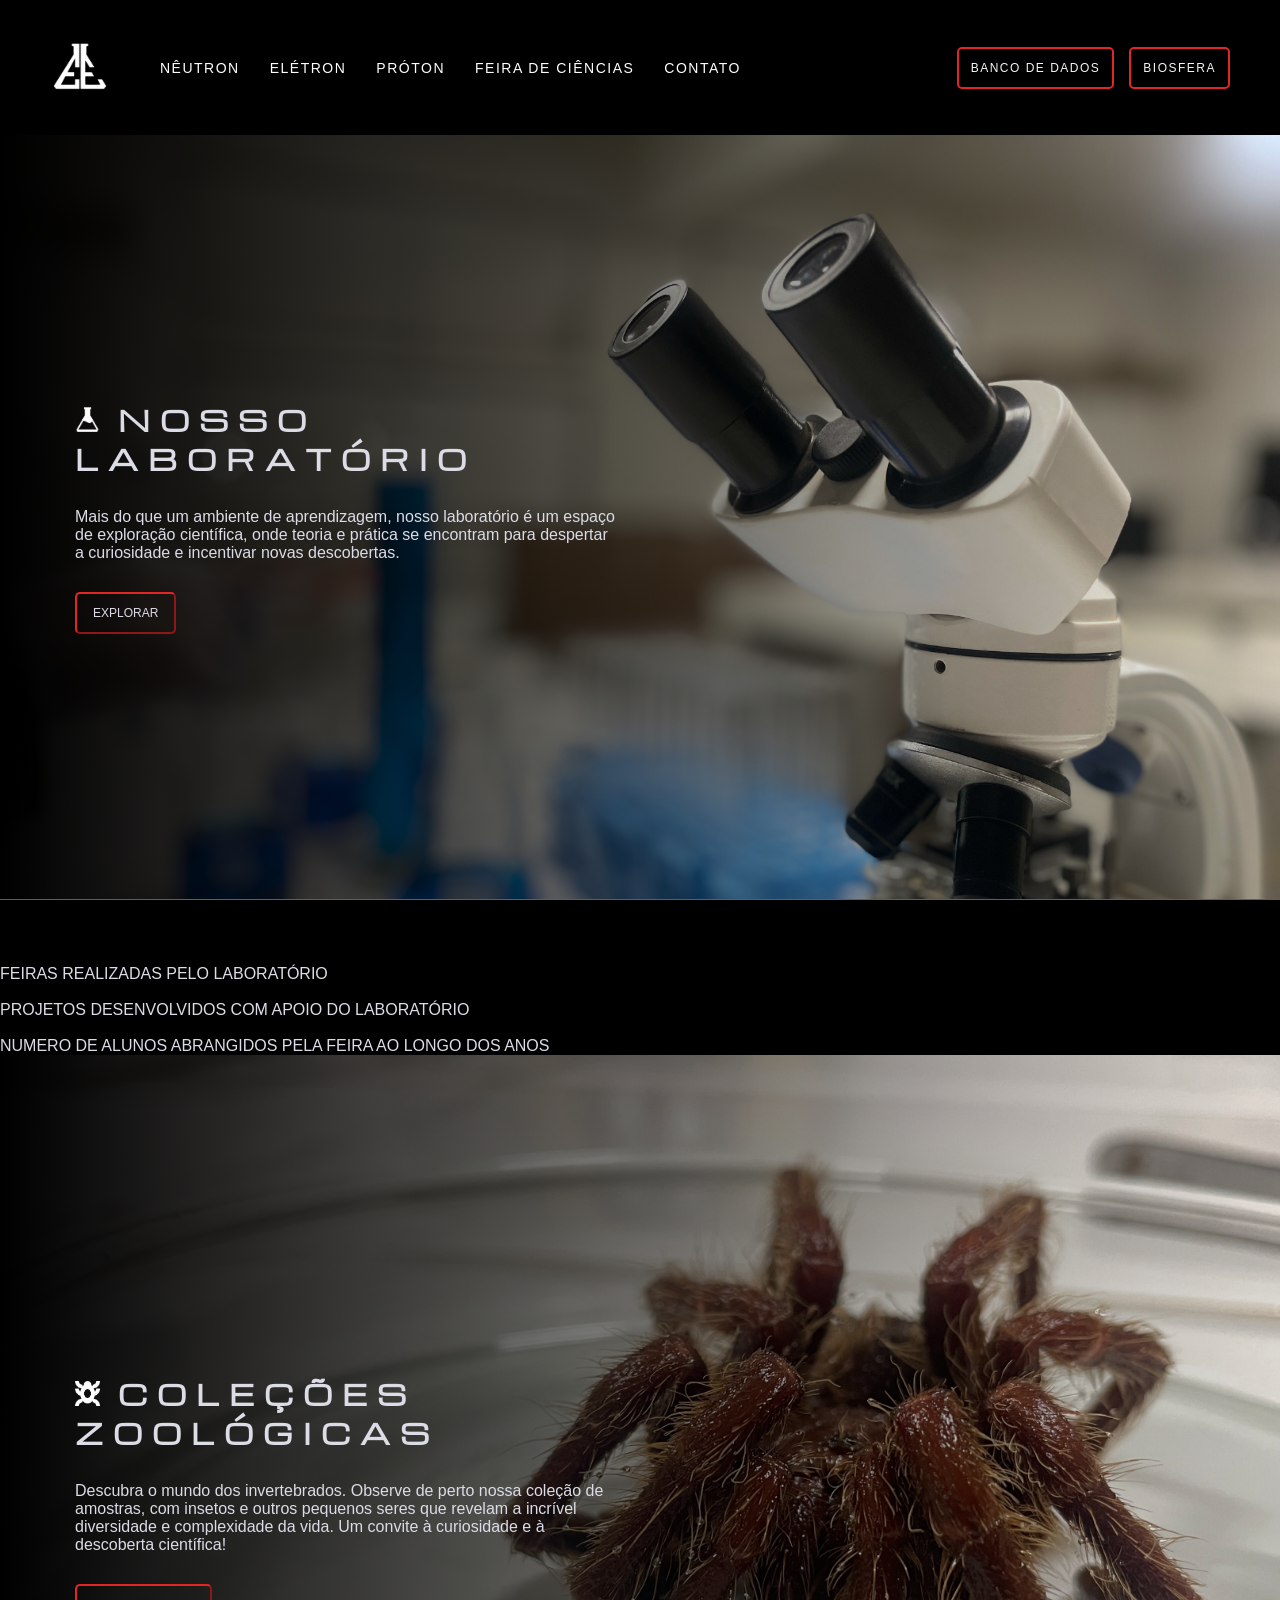
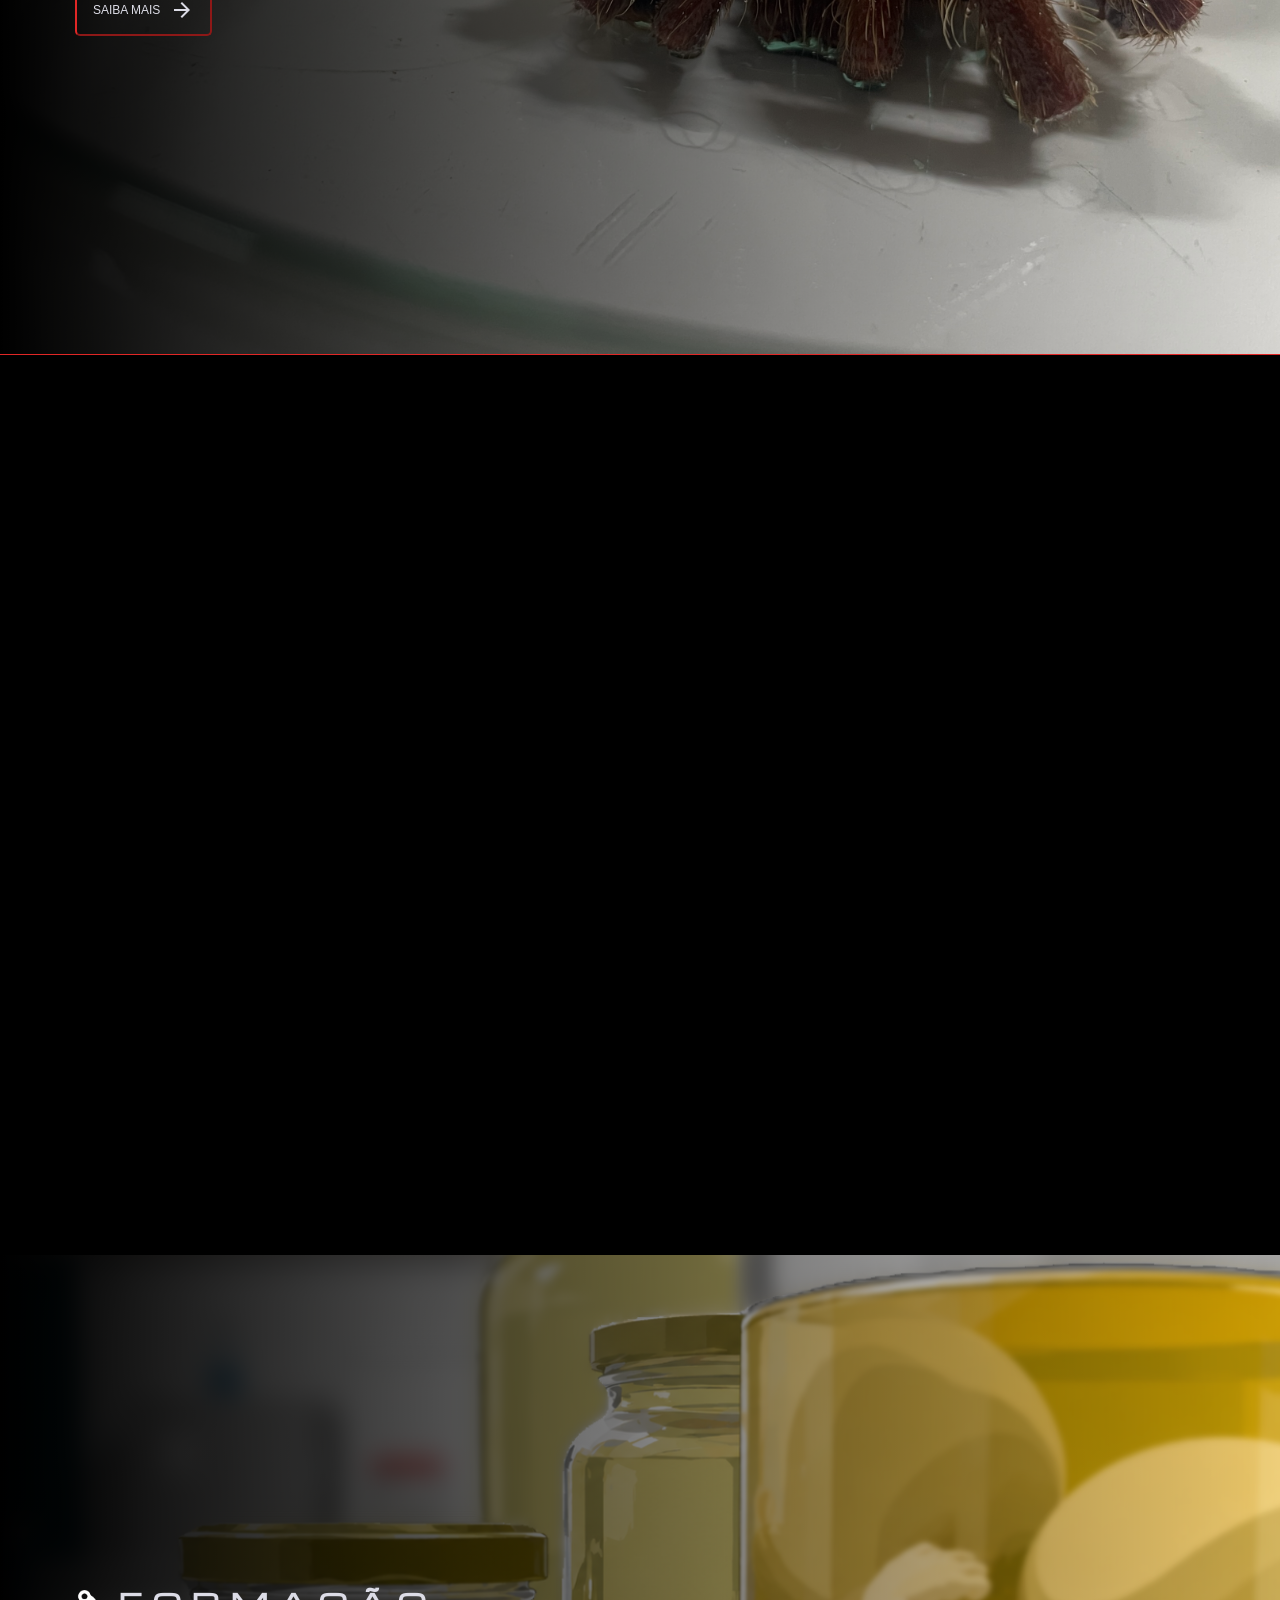
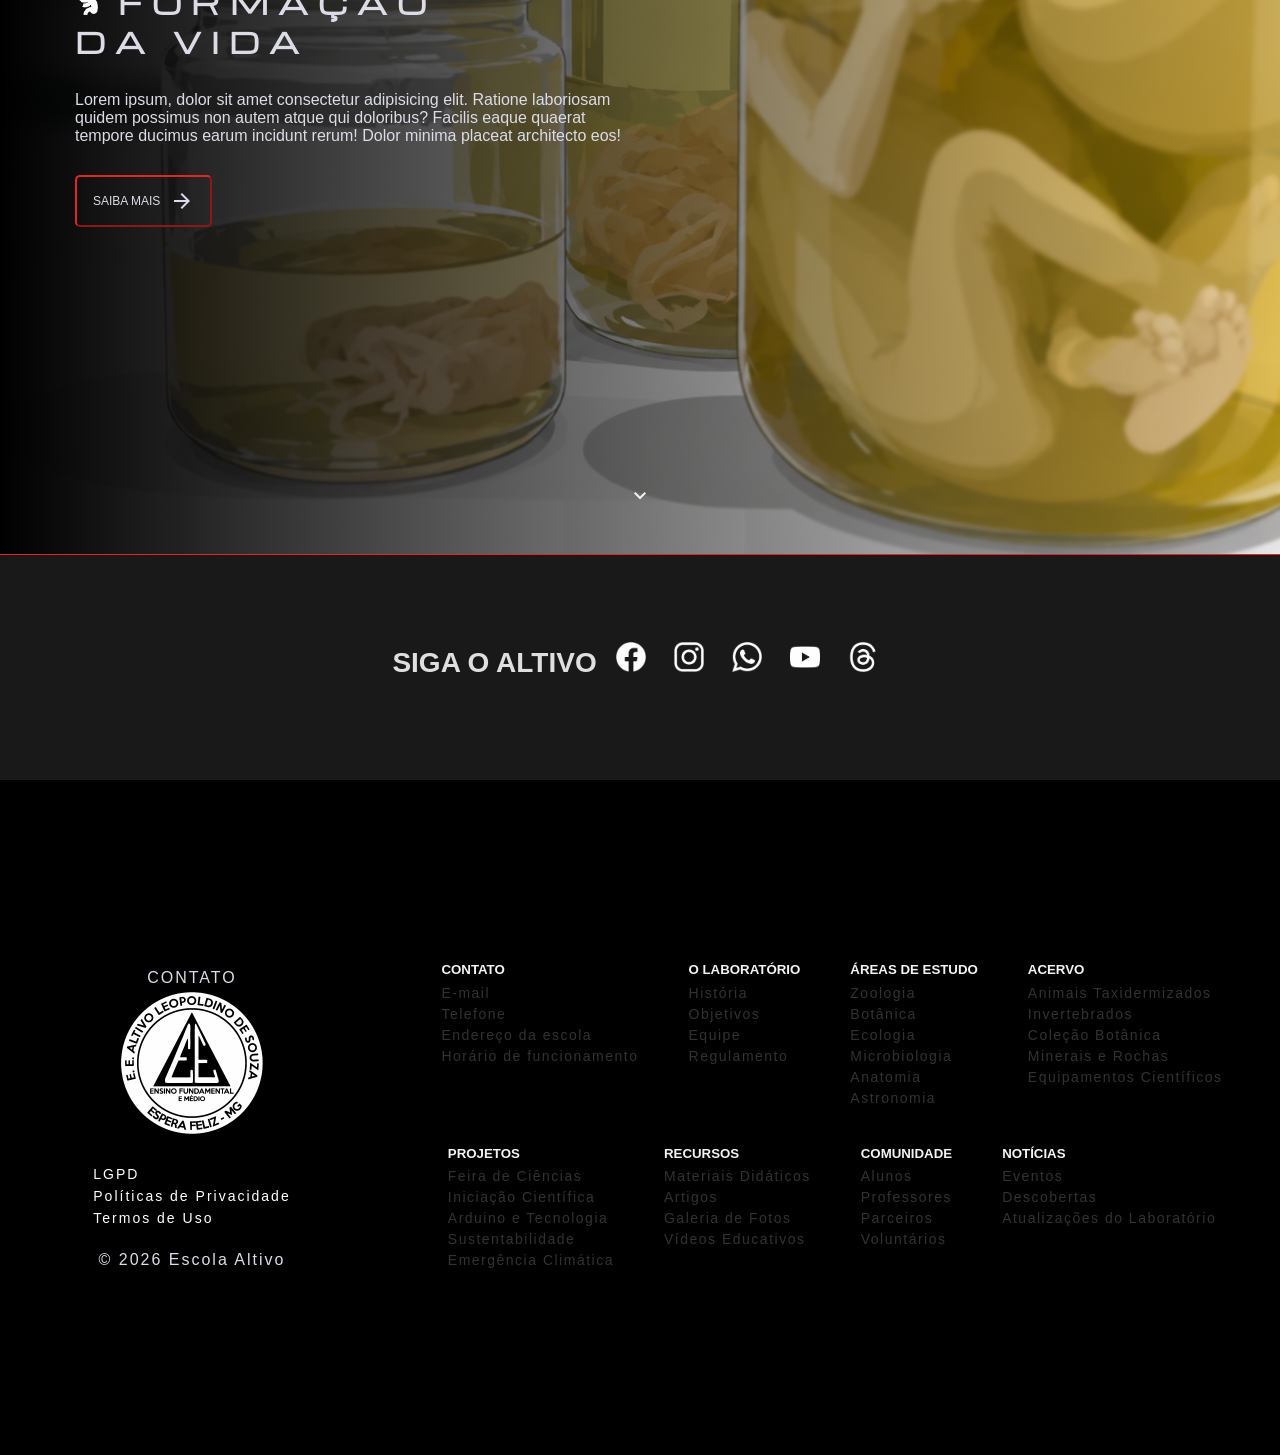
==== commit d12a5191: "Alterações no layout principal" ====
--- a/index.html
+++ b/index.html
@@ -66,12 +66,12 @@
           <a href="./projeto-neutron.html" class="animado">NÊUTRON</a>
           <a href="./projeto-eletron.html" class="animado">ELÉTRON</a> 
           <a href="./projeto-proton.html" class="animado">PRÓTON</a>
-          <a href="feira-de-ciencias.html" class="animado">FEIRA DE CIÊNCIAS</a>
+          <a href="" class="animado">FEIRA DE CIÊNCIAS</a>
           <a href="contato.html" class="animado">CONTATO</a>          <!--fazer formulário-->
         </div>
 
         <div class="header-nav-matricula">
-          <a href="./data-base.html" class="btn-animado">BANCO DE DADOS</a>
+          <a href="./" class="btn-animado">BANCO DE DADOS</a>
           <a href="./area-do-estudante.html" class="btn-animado">BIOSFERA</a>
         </div>
       </nav>
@@ -96,6 +96,77 @@
       </div>
     </section>
 
+    <section class="feira-dados" aria-labelledby="titulo-feira-dados" data-aos="fade-up" data-aos-duration="750">
+
+      <div class="feira-dados-conteudo">
+
+        <h2 id="titulo-feira-dados">
+
+            ABRIMOS CAMINHOS A CIÊNCIA PARA TRANSFORMAR CURIOSIDADE EM DESCOBERTA         </h2>
+
+        <div class="feira-orbitas">
+
+                <!-- Órbitas decorativas -->
+                <span class="orbita orbita-1"></span>
+                <span class="orbita orbita-2"></span>
+                <span class="orbita orbita-3"></span>
+
+                <!-- Indicador 1 -->
+                <div class="feira-indicador indicador-1">
+
+                    <div class="numero-boxes">
+                        <span>0</span>
+                        <span>4</span>
+                        <span>+</span>
+                    </div>
+
+                    <p>
+                        FEIRAS REALIZADAS PELO LABORATÓRIO<br>
+                      
+                    </p>
+
+                </div>
+
+
+                <!-- Indicador 2 -->
+                <div class="feira-indicador indicador-2">
+
+                    <div class="numero-boxes">
+                        <span>2</span>
+                        <span>2</span>
+                        <span>+</span>
+                    </div>
+
+                    <p>
+                        PROJETOS DESENVOLVIDOS COM APOIO DO LABORATÓRIO <br>
+                       
+                    </p>
+
+                </div>
+
+
+                <!-- Indicador 3 -->
+                <div class="feira-indicador indicador-3">
+
+                    <div class="numero-boxes">
+                        <span>6</span>
+                        <span>2</span>
+                        <span>8</span>
+                    </div>
+
+                    <p>
+                      NUMERO DE ALUNOS ABRANGIDOS PELA FEIRA AO LONGO DOS ANOS  <br>
+
+                    </p>
+
+                </div>
+
+            </div>
+
+      </div>
+
+    </section>
+
     <section class="section-invertebrates" data-aos="fade-up" data-aos-duration="750" > 
       <div class="section-introduction"> 
         <h1 class="title-principal"> <img src="./icones.img/e023af99-6e1c-4fd2-93f0-5ddafa5682ea.png" class="title-log"> COLEÇÕES ZOOLÓGICAS </h1> 
@@ -152,7 +223,7 @@
 
 <footer>
   <div class="footer-one">
-    <h3><a href=""class="animado" style="color: #e12726; font-weight: 700;">CONTATO</a></h3> 
+    <h3><a href=""class="animadoFooter">CONTATO</a></h3> 
     <a href="https://sites.google.com/view/escolaaltivo/home"><img src="./icones.img/icone-escola.png"></a>
     <div> 
       <h3><a href=""class="animado">LGPD</a></h3> 
--- a/style.css
+++ b/style.css
@@ -127,6 +127,24 @@
         opacity: 0;
     }
 }
+.nome-projeto {
+    margin-top: 8px;
+    text-align: center;
+    font-family: "Roboto Condensed", sans-serif;
+    font-size: 10px;
+    letter-spacing: 2px;
+    white-space: nowrap;
+}
+
+.nome-projeto span {
+    color: #f4f4f5;
+    font-weight: 400;
+}
+
+.nome-projeto strong {
+    color: #777777;
+    font-weight: 500;
+}
 
 .small{
    color: rgb(255, 255, 255);
@@ -144,6 +162,7 @@
    color: rgb(220,220,230);
    min-height: 15vh;
    flex-wrap: wrap;
+   justify-content: space-around;
 }
 .header-header{
    display: flex;
@@ -207,6 +226,9 @@
 }
 .animado:hover::after{
    width: 100%;
+}
+#btn-menu {
+    color: #E12726 !important;
 }
 .btn-animado{
    border: solid 2px #E12726;
@@ -525,6 +547,7 @@
 }
 .footer-one img{
    margin-bottom: 20px;
+   width: 150px;
 }
 .footer-two{
    display: flex;
@@ -843,7 +866,12 @@
    color: red;
    cursor: pointer;
 }
-
+.btn-menu-mobile{
+    display: none;
+    background: none;
+    border: none;
+    color: #E12726;
+ }
 
 .vision-planner{
   position: fixed;
@@ -861,6 +889,7 @@
   justify-content: space-between;
   align-items: center;
 }
+
 /* 
 @media (max-width:1070px){
 
@@ -1063,7 +1092,7 @@
 
     .logo-tubo {
          position: relative;
-        top: 10px !important;
+        top: 15px !important;
     }
 
     .logo {
@@ -1384,7 +1413,7 @@
        FOOTER
     =================================================== */
 
-    footer{
+    /* footer{
         display: flex;
         flex-direction: column;
         align-items: center;
@@ -1431,9 +1460,53 @@
 
     .footer-two h5{
         font-size: 14px;
-    }
-
-
+    } */
+
+@media (max-width:480px){
+
+    footer{
+        min-height: auto;
+        padding: 20px 10px;
+    }
+
+    /* Esconde praticamente todo o conteúdo do footer */
+    .footer-two{
+        display: none;
+    }
+
+    /* Mantém somente a parte principal */
+    .footer-one{
+      display: flex;
+      flex-direction: column;
+      justify-content: space-between;
+      min-height: 50vh;
+        width: 100%;
+        margin: 0;
+        padding: 10px;
+    }
+
+    .footer-one img{
+        width: 100px;
+        margin-bottom: 10px;
+    }
+
+    .footer-one-init{
+        margin-top: 5px;
+    }
+
+    .footer-one-init a{
+        font-size: 12px;
+        margin-bottom: 100px;
+    }
+
+    /* Credenciais também ficam compactas */
+    .credenciais{
+        padding: 10px;
+        font-size: 10px;
+        gap: 5px;
+        text-align: center;
+    }
+}
     /* ===================================================
        CREDENCIAIS
     =================================================== */
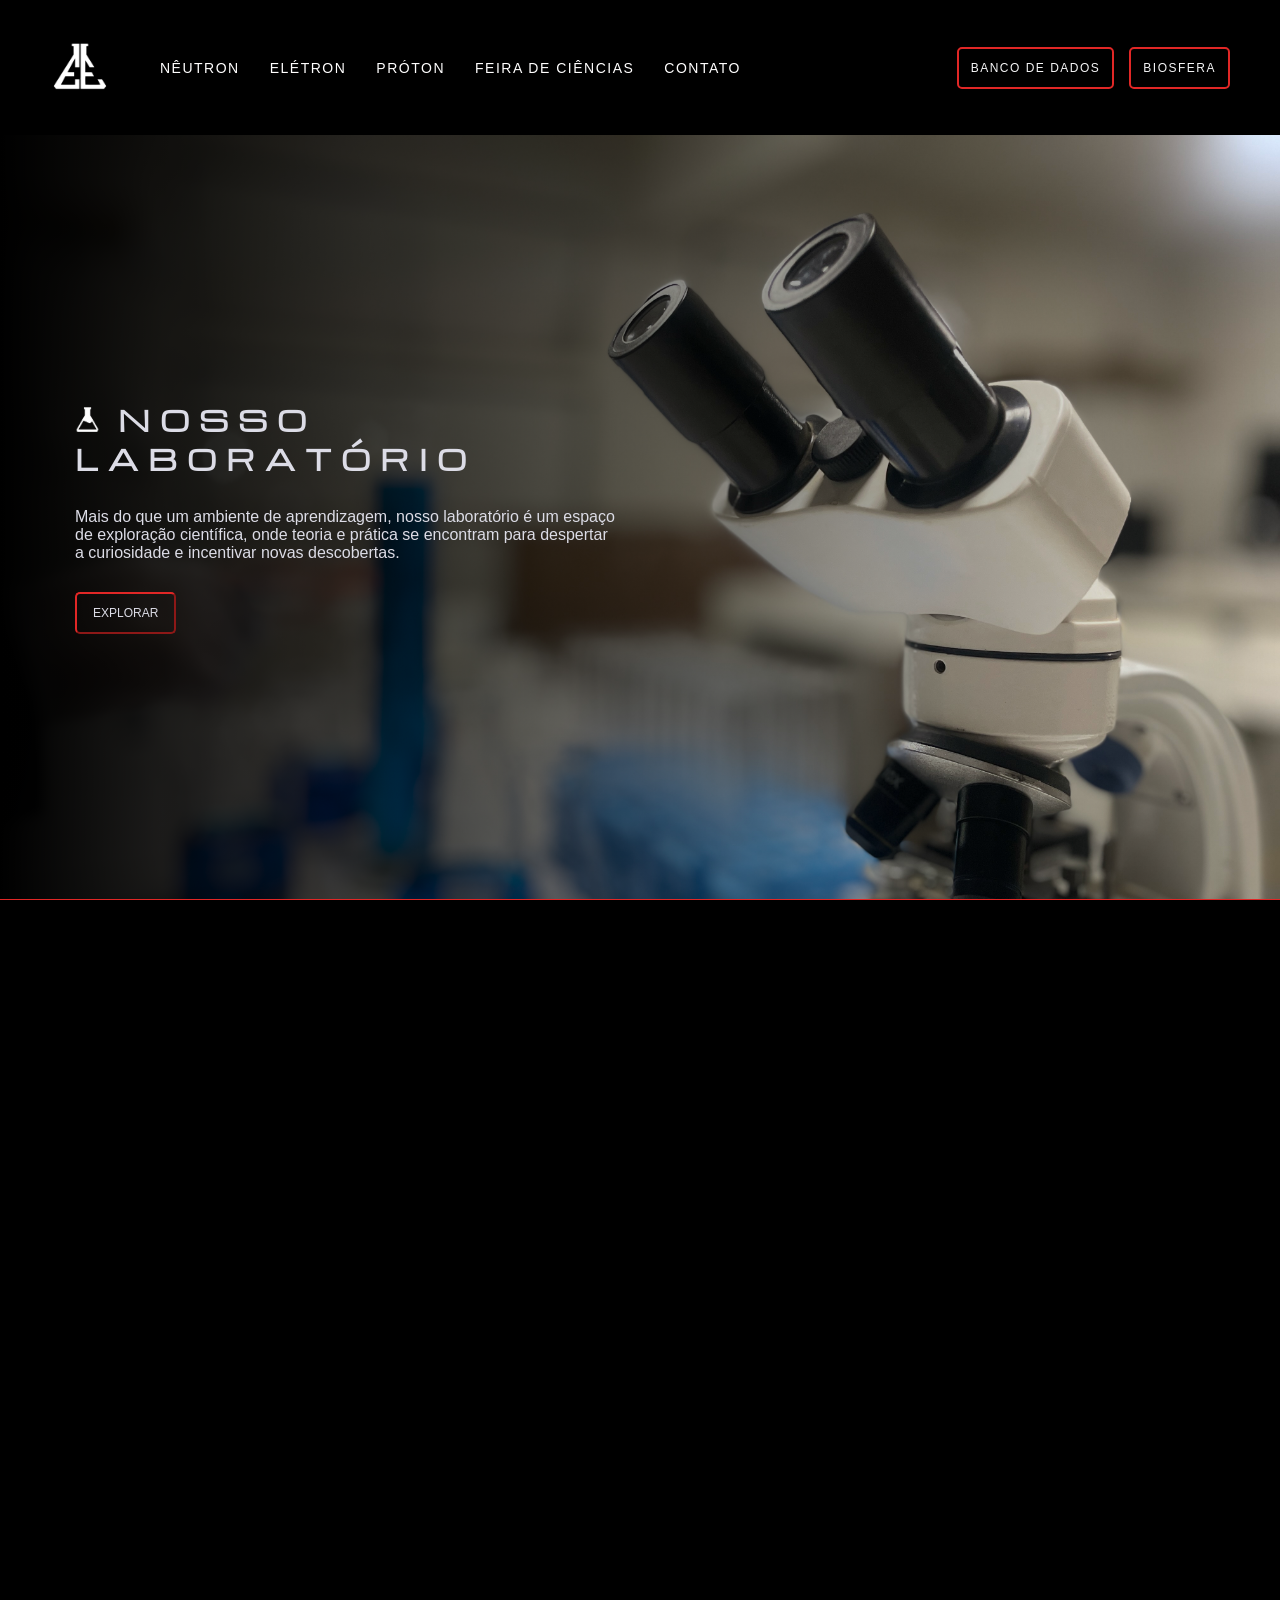
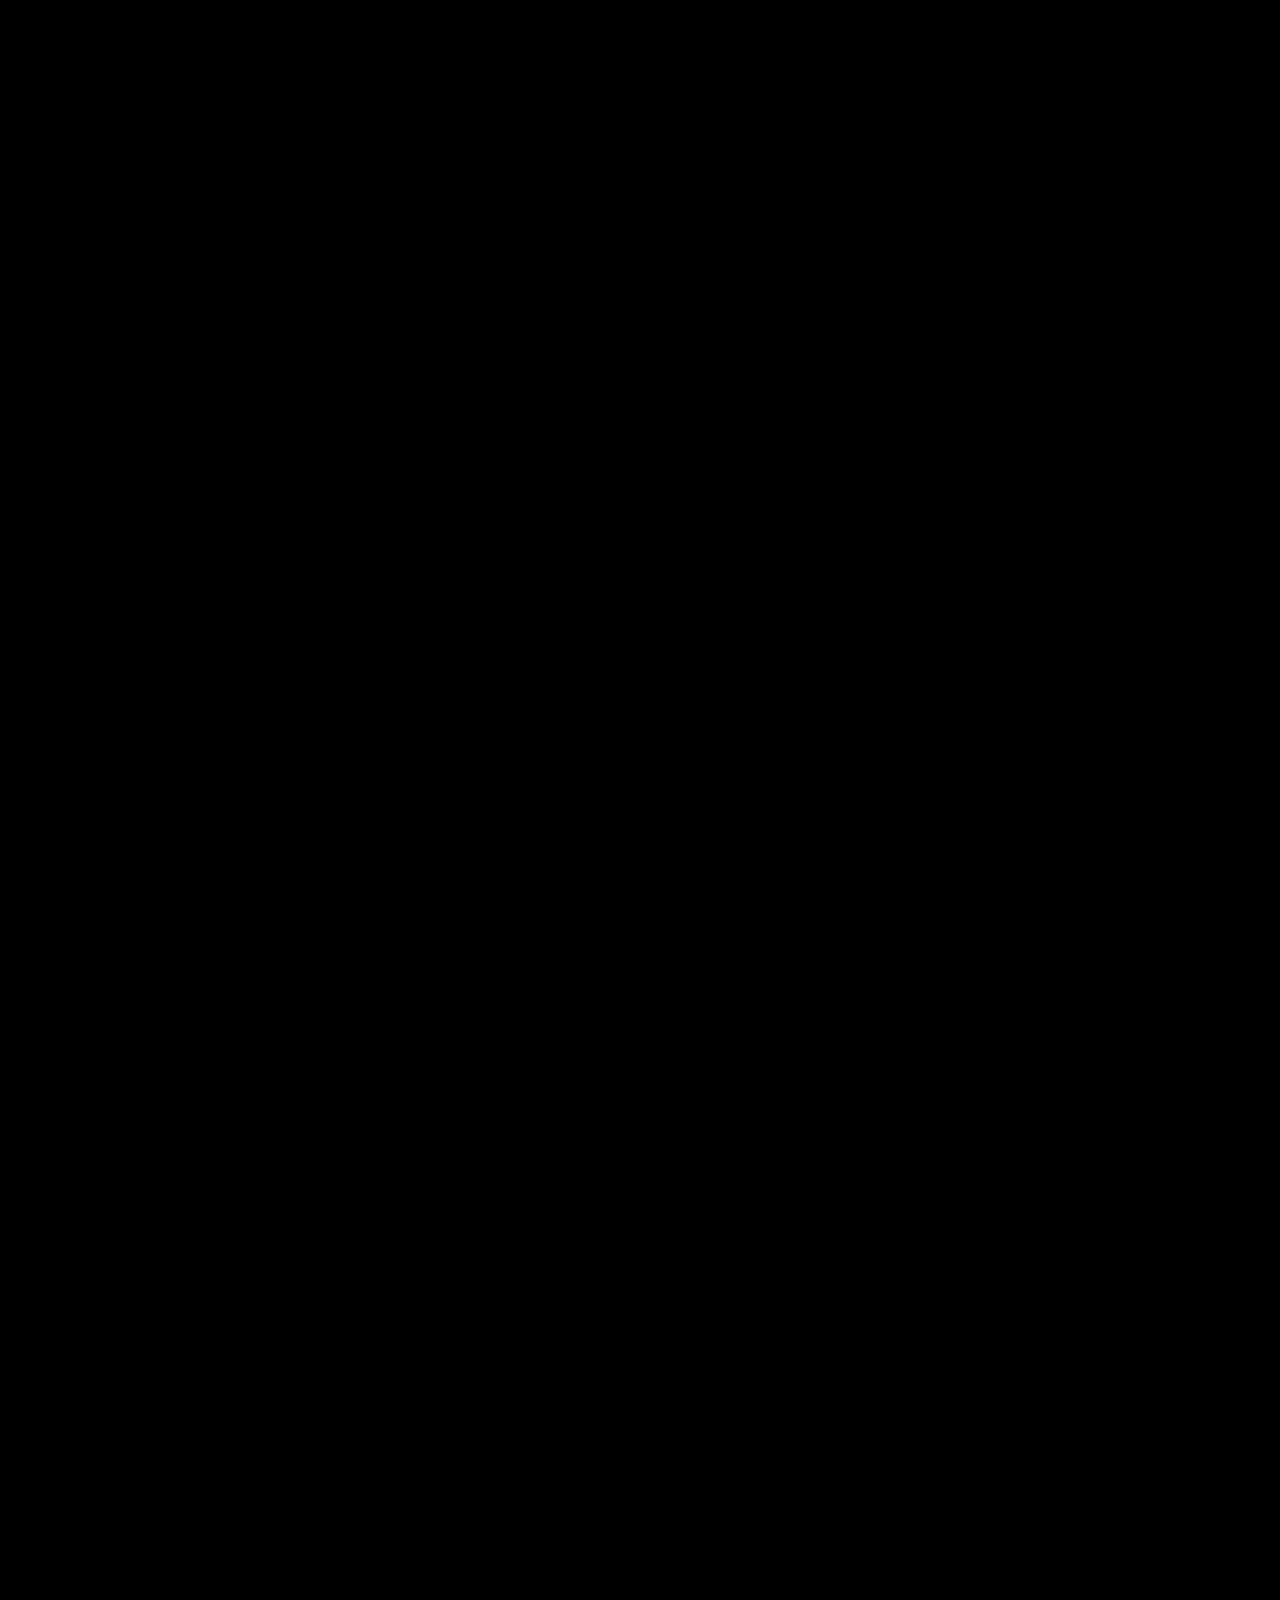
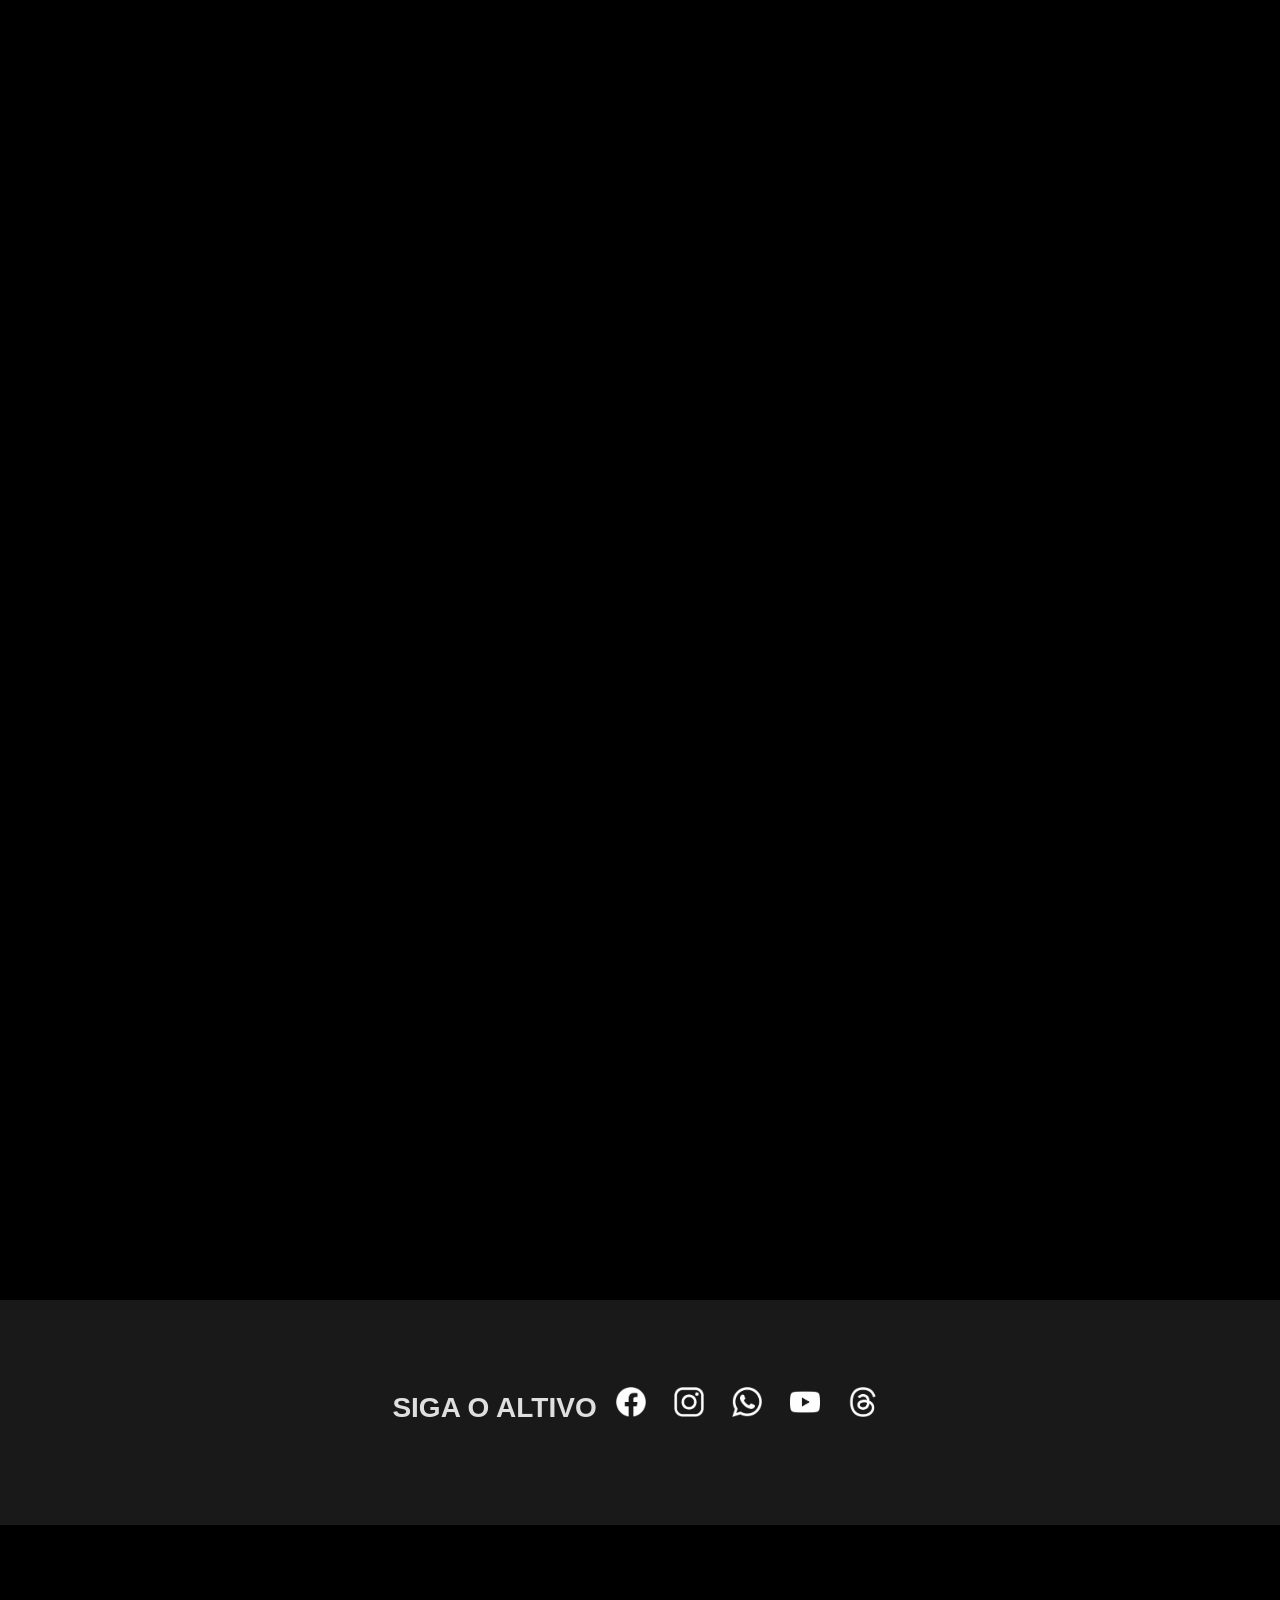
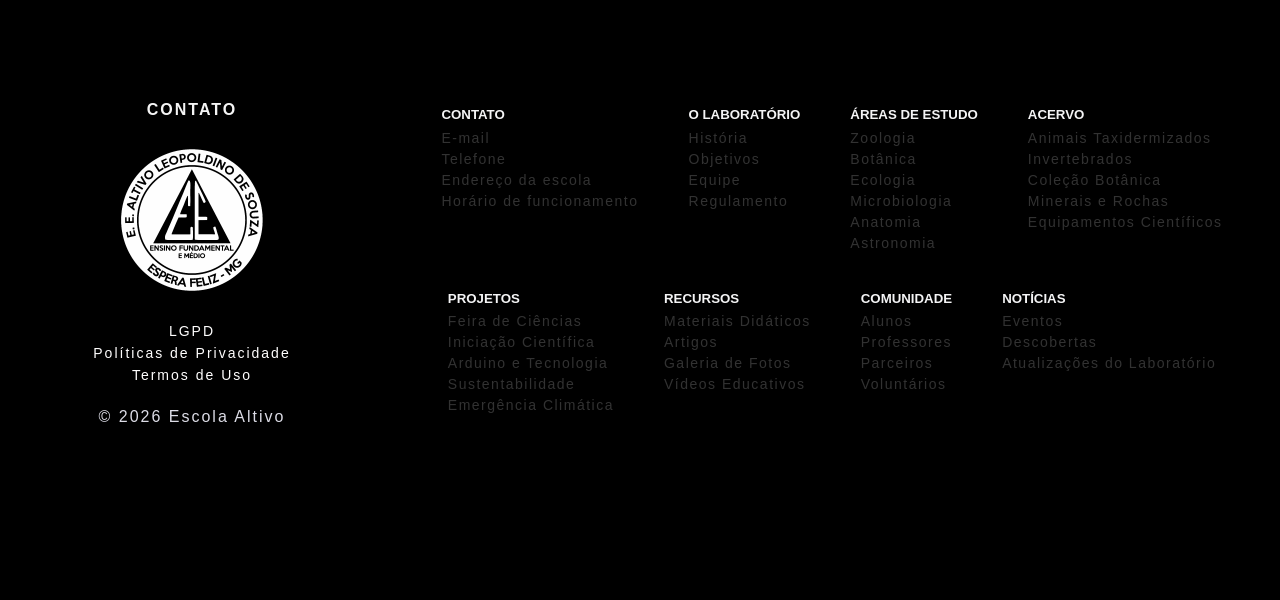
==== commit d74fdf8a: "Alterações na estrutura da página" ====
--- a/index.html
+++ b/index.html
@@ -66,7 +66,7 @@
           <a href="./projeto-neutron.html" class="animado">NÊUTRON</a>
           <a href="./projeto-eletron.html" class="animado">ELÉTRON</a> 
           <a href="./projeto-proton.html" class="animado">PRÓTON</a>
-          <a href="" class="animado">FEIRA DE CIÊNCIAS</a>
+          <a href="./feira-de-ciencias.html" class="animado">FEIRA DE CIÊNCIAS</a>
           <a href="contato.html" class="animado">CONTATO</a>          <!--fazer formulário-->
         </div>
 
--- a/style.css
+++ b/style.css
@@ -544,9 +544,11 @@
    align-items: center;
    justify-content: center;
    flex-direction: column;
+   text-align: center;
 }
 .footer-one img{
    margin-bottom: 20px;
+   margin-top: 25px;
    width: 150px;
 }
 .footer-two{
@@ -607,6 +609,13 @@
 .footer-one-init a{
    font-weight: 400;
 } 
+.animadoFooter{
+    font-weight: 600;
+    color:#f5f5f5;
+}
+.animadoFooter:hover{
+    color:#E12726
+}
 .title-principal{
    color: rgb(220,220,230);
    font-family: "Michroma", sans-serif;
@@ -819,6 +828,7 @@
    border: transparent;
    border-bottom: 2px solid #868686;
    margin-top: 30px;
+   color: #E12726;
 }
 
 .form-reserva label{
@@ -889,188 +899,446 @@
   justify-content: space-between;
   align-items: center;
 }
-
-/* 
-@media (max-width:1070px){
-
-   .header{
-      justify-content:space-between;
-      padding:0 20px;
-      min-height:80px;
-      position:relative;
-   }
-
-   .header-header{
-      margin-left:0;
-   }
-
-   .btn-menu-mobile{
-      display:block;
-      background:none;
-      border:none;
-      color:#fff;
-      font-size:2rem;
-      cursor:pointer;
-   }
-
-   #menu{
-      display:none;
-
-      position:absolute;
-      top:100%;
-      left:0;
-
-      width:100%;
-
-      background:#000;
-
-      flex-direction:column;
-      align-items:flex-start;
-
-      padding:20px;
-      box-sizing:border-box;
-      z-index:999;
-   }
-
-   #menu.ativo{
-      display:flex;
-   }
-
-   .header-nav-links{
-      flex-direction:column;
-      width:100%;
-      gap:20px;
-   }
-
-   .header-nav-matricula{
-      margin:25px 0 0 0;
-
-      flex-direction:column;
-
-      width:100%;
-      gap:15px;
-   }
-
-   .header-nav-matricula a{
-      width:fit-content;
-   }
-
-   .animado::after{
-      display:none;
-   }
-
-   .header{
-    justify-content: space-between;
+/* =========================================
+   FEIRA DE CIÊNCIAS
+========================================= */
+
+.feira-dados {
+    position: relative;
+    width: 100%;
+    height: 100vh;
+    max-height: 100vh;
+
+    overflow: hidden;
+
+    background:
+        radial-gradient(
+            ellipse at center 70%,
+            #2c2c2c 0%,
+            #202020 30%,
+            #0d0d0d 65%,
+            #000 100%
+        ),
+        linear-gradient(
+            to bottom,
+            #000 0%,
+            #111 35%,
+            #2a2a2a 75%,
+            #111 100%
+        );
+    color: #fff;
+    display: flex;
+    justify-content: center;
     align-items: center;
-}
-
-#menu{
-    flex: none;
-}
-.btn-menu-mobile{
-    display: block;
-    margin-left: auto;
-    color: white;
-    font-size: 2rem;
-}
-}
-
-@media (max-width:1070px){
-
-    footer{
-        display:flex;
-        flex-direction:column;
-        align-items:center;
-    }
-
-    .footer-one{
-        width:100%;
-        text-align:center;
-        margin-bottom:40px;
-    }
-
-    .footer-two{
-        display:flex;
-        flex-direction:column;
-        width:100%;
-        gap:30px;
-    }
-
-    .footer-two-bloco{
-        display:flex;
-        flex-direction:column;
-        gap:30px;
-    }
-
-    .footer-two-bloco-bloco{
-        text-align:center;
-    }
-
-}
-
-@media (max-width:480px){
-
-
-   .section-introduction{
-      background-position: center;
-   }
-
-   .title-principal,
-   .title-principal-new{
-      font-size: 1rem;
-      justify-content: left;
-      width: 250px;
-   }
-
-    .section-introduction p{
-        font-size:14px;
-        line-height:20px;
-        width:70% !important;
-    }
-    .subtitle-section{
-      font-size: 14px;
-    }
-
-    .h2-siga{
-      display: flex;
-      flex-direction: column;
-    }
-    .contact-reserva{
-      display: flex;
-      max-height: 80vh;
-      justify-content: center;
-      text-align: center;
-
-   }
-   .form-reserva{
-      font-size: 12px;
-   }
-   .form-reserva label{
-      max-width: 50%;
-   }
-   .form-reserva input{
-   max-width: 40%;
-   }
-   .form-reserva textarea{
-      max-height: 20vh;
-      max-width: 50%;
-      color: #E12726;
-   }
-   .button-contact{
-      max-width: 40%;
-      padding: 0.5rem;
-      font-size: 12px;
-      margin-bottom: 25px;
-   }
-   .contact-reserva a{
-      font-size: 10px;
-   }
-} */
+    padding: 30px;
+    box-sizing: border-box;
+    border-bottom: 1px red solid;
+
+}
+
+
+/* =========================================
+   CONTEÚDO PRINCIPAL
+========================================= */
+
+.feira-dados-conteudo {
+    position: relative;
+    width: 100%;
+    max-width: 1100px;
+    height: 100%;
+    min-height: 0;
+    display: flex;
+    flex-direction: column;
+    align-items: center;
+    box-sizing: border-box;
+}
+
+
+/* =========================================
+   TÍTULO
+========================================= */
+
+.feira-dados h2 {
+    position: relative;
+    z-index: 10;
+    margin: 0;
+    margin-top: 80px;
+    font-family: "Roboto Condensed", sans-serif;
+    font-size: 18px;
+    font-weight: 100;
+    letter-spacing: 8px;
+    line-height: 1.8;
+    text-align: center;
+    color: #fff;
+    width: 70%;
+}
+/* =========================================
+   ÓRBITAS
+========================================= */
+.feira-orbitas {
+    position: relative;
+    width: 850px;
+    height: 850px;
+    /*
+       Centraliza o container exatamente
+       dentro do conteúdo principal
+    */
+    margin: -20px auto 0;
+    display: flex;
+    flex-direction: row;
+    align-items: center;
+    justify-content: center;
+    gap: 50px;
+    flex-shrink: 1;
+    box-sizing: border-box;
+}
+/* =========================================
+   ÓRBITAS DECORATIVAS
+========================================= */
+.orbita {
+    position: absolute;
+    top: 50%;
+    left: 50%;
+    border: 1.5px dashed #f5f5f5 ;
+    border-radius: 50%;
+    transform: translate(-50%, -50%);
+    pointer-events: none;
+}
+/* ÓRBITA EXTERNA */
+
+.orbita-1 {
+    width: 1500px;
+    height: 1500px;
+}
+
+/* ÓRBITA INTERMEDIÁRIA */
+
+.orbita-2 {
+    width: 1000px;
+    height: 1000px;
+}
+
+/* ÓRBITA INTERNA */
+
+.orbita-3 {
+    width: 500px;
+    height: 500px;
+}
+
+
+/* =========================================
+   INDICADORES
+========================================= */
+
+.feira-indicador {
+    position: relative;
+    z-index: 5;
+    display: flex;
+    flex-direction: column;
+    align-items: center;
+    text-align: center;
+    flex: 0 0 auto;
+}
+
+
+/*
+   IMPORTANTE:
+   Não usamos mais top, left ou transform
+   individualmente nos indicadores.
+*/
+
+.indicador-1,
+.indicador-2,
+.indicador-3 {
+    top: auto;
+    left: auto;
+    transform: none;
+}
+
+
+/* =========================================
+   CAIXAS DOS NÚMEROS
+========================================= */
+
+.numero-boxes {
+    display: flex;
+    justify-content: center;
+    align-items: center;
+    gap: 15px;
+}
+
+
+/* CADA QUADRADO */
+
+.numero-boxes span {
+    width: 60px;
+    height: 55px;
+    display: flex;
+    justify-content: center;
+    align-items: center;
+    border: 1px solid #777;
+    border-radius: 6px;
+    font-family: "Michroma", sans-serif;
+    font-size: 28px;
+    font-weight: 200;
+    color: #fff;
+    background: rgba(255, 255, 255, 0.015);
+    transition:
+        border-color 0.3s ease,
+        background 0.3s ease;
+}
+
+/* =========================================
+   HOVER
+========================================= */
+.numero-boxes span:hover {
+    border-color: #e00000;
+    background: rgba(255, 0, 0, 0.04);
+}
+
+
+/* =========================================
+   TEXTOS DOS INDICADORES
+========================================= */
+
+.feira-indicador p {
+    margin-top: 30px;
+    margin-bottom: 0;
+    font-family: "Roboto Condensed", sans-serif;
+    font-size: 18px;
+    font-weight: 300;
+    line-height: 1.8;
+    letter-spacing: 1px;
+    color: #fff;
+    width: 400px;
+}
+
+
+/* =========================================
+   TABLETS
+========================================= */
+
+@media (max-width: 1024px) {
+
+    .feira-dados {
+        padding: 20px;
+    }
+    .feira-dados-conteudo {
+        max-width: 100%;
+    }
+    .feira-dados h2 {
+        font-size: 20px;
+        letter-spacing: 6px;
+        transform: translateY(30px);
+    }
+    .feira-orbitas {
+        width: 700px;
+        height: 700px;
+        margin-top: -10px;
+        gap: 25px;
+    }
+
+    /* ÓRBITAS */
+    .orbita-1 {
+        width: 600px;
+        height: 600px;
+    }
+    .orbita-2 {
+        width: 400px;
+        height: 400px;
+    }
+    .orbita-3 {
+        width: 200px;
+        height: 200px;
+    }
+
+
+    /* NÚMEROS */
+    .numero-boxes {
+        gap: 5px;
+    }
+    .numero-boxes span {
+        width: 65px;
+        height: 70px;
+        font-size: 30px;
+    }
+    /* TEXTOS */
+    .feira-indicador p {
+        margin-top: 20px;
+        font-size: 15px;
+        line-height: 1.6;
+    }
+}
+
+/* =========================================
+   CELULARES GRANDES
+========================================= */
+
+@media (max-width: 600px) {
+
+    .feira-dados {
+        height: 100vh;
+        min-height: 100vh;
+        padding: 15px;
+    }
+
+    .feira-dados-conteudo {
+        width: 100%;
+        height: 100%;
+    }
+
+    /* TÍTULO */
+    .feira-dados h2 {
+        font-size: 16px;
+        letter-spacing: 3px;
+        line-height: 1.6;
+
+        transform: translateY(20px);
+    }
+
+
+    /* CONTAINER DAS ÓRBITAS */
+
+    .feira-orbitas {
+        width: 100%;
+        height: 650px;
+        margin-top: 0;
+        gap: 8px;
+    }
+
+
+    /* ÓRBITAS */
+    .orbita-1 {
+        width: 600px;
+        height: 600px;
+    }
+    .orbita-2 {
+        width: 400px;
+        height: 400px;
+    }
+    .orbita-3 {
+        width: 200px;
+        height: 200px;
+    }
+
+
+    /* INDICADORES */
+
+    .feira-indicador {
+        transform: scale(0.78);
+    }
+
+
+    /* NÚMEROS */
+
+    .numero-boxes {
+        gap: 7px;
+    }
+
+
+    .numero-boxes span {
+        width: 55px;
+        height: 65px;
+
+        font-size: 24px;
+    }
+
+
+    /* TEXTOS */
+
+    .feira-indicador p {
+        margin-top: 15px;
+
+        font-size: 12px;
+        line-height: 1.6;
+
+        letter-spacing: 0.5px;
+    }
+}
+
+
+/* =========================================
+   CELULARES PEQUENOS
+========================================= */
+
+@media (max-width: 768px) {
+
+    .feira-dados {
+        min-height: 100vh;
+        display: flex;
+        padding: 10px;
+    }
+    .feira-dados-conteudo{
+        display: flex;
+        min-height: 100vh;
+        flex-direction: column;
+        justify-content: space-around;
+        margin-top: -75px;
+    }
+    .feira-orbitas{
+        display: flex;
+        flex-direction: column;
+        justify-content: center;
+       
+    }
+
+    /* TÍTULO */
+    .feira-dados h2 {
+        font-size: 14px;
+        font-weight: 100;
+        width: 90%;
+        margin-bottom: 30px;
+        letter-spacing: 2px;
+        transform: translateY(15px);
+    }
+
+    /* ÓRBITAS */
+    .feira-orbitas {
+        height: 600px;
+        gap: 4px;
+    }
+
+    .orbita-1 {
+        width: 350px;
+        height: 350px;
+    }
+    .orbita-2 {
+        width: 250px;
+        height: 250px;
+    }
+    .orbita-3 {
+        width: 125px;
+        height: 125px;
+    }
+
+
+    /* INDICADORES */
+    .feira-indicador {
+        transform: scale(0.68);
+    }
+    /* NÚMEROS */
+    .numero-boxes {
+        gap: 10px;
+    }
+    .numero-boxes span {
+        width: 75px;
+        height: 100px;
+        font-size: 38px;
+    }
+    /* TEXTOS */
+    .feira-indicador p {
+        margin-top: 12px;
+        font-size: 22px;
+        line-height: 1.5;
+        letter-spacing: 0.3px;
+    }
+}
+
 /* =======================================================
    RESPONSIVIDADE — TABLET / MOBILE
 ======================================================= */
 
-@media (max-width: 1070px) {
+@media (max-width: 1024px) {
 
     /* ================= HEADER ================= */
 
@@ -1174,7 +1442,11 @@
         width: fit-content;
     }
 
-
+    .feira-orbitas{
+        display: flex;
+        flex-direction: column;
+        justify-content: center;
+    }
     /* ================= FOOTER ================= */
 
     footer {
@@ -1194,6 +1466,7 @@
         flex-direction: column;
         width: 100%;
         gap: 30px;
+        display: none;
     }
 
     .footer-two-bloco {
@@ -1210,22 +1483,18 @@
 /* =======================================================
    CELULARES — PÁGINA INICIAL
 ======================================================= */
-
 @media (max-width: 480px){
 
     /* GERAL */
-
     html,
     body{
         width: 100%;
         overflow-x: hidden;
     }
-
     section{
         box-sizing: border-box;
         width: 100%;
     }
-
     img{
         max-width: 100%;
         height: auto;
@@ -1234,33 +1503,27 @@
     /* ===================================================
        HEADER
     =================================================== */
-
     .header{
         min-height: 80px;
         padding: 0 15px;
         flex-wrap: nowrap;
     }
-
     .header-header{
         margin-left: 0;
     }
-
     .logo-tubo{
         top: 0;
     }
-
     .logo{
         width: 55px;
         margin-right: 0;
     }
-
     .btn-menu-mobile{
         display: block;
         margin-left: auto;
         color: #fff;
         font-size: 2rem;
     }
-
     #menu{
         top: 100%;
         padding: 20px;
@@ -1270,7 +1533,6 @@
     /* ===================================================
        INTRODUÇÃO / NOSSO LABORATÓRIO
     =================================================== */
-
     .section-laboratory{
         min-height: 100vh;
         background-position: center;
@@ -1284,15 +1546,12 @@
         max-width: 100%;
         margin-left: 0;
         padding: 0 20px;
-
         display: flex;
         flex-direction: column;
         align-items: flex-start;
         justify-content: center;
-
         text-align: center;
     }
-
     .title-principal{
         width: 60%;
         font-size: 1rem;
@@ -1300,11 +1559,9 @@
         text-align: left;
         margin-bottom: 25px;
     }
-
     .title-log{
         width: 22px;
     }
-
     .section-introduction p{
         width: 60% !important;
         max-width: 350px;
@@ -1313,7 +1570,6 @@
         text-align: left;
         font-weight: 500;
     }
-
     .section-button{
         margin-top: 25px;
     }
@@ -1322,7 +1578,6 @@
     /* ===================================================
        COLEÇÕES ZOOLÓGICAS
     =================================================== */
-
     .section-invertebrates{
         min-height: 100vh;
         background-position: center;
@@ -1330,7 +1585,6 @@
         justify-content: center;
         text-align: center;
     }
-
     .section-invertebrates h4,
     .section-invertebrates p{
         width: 100%;
@@ -1340,7 +1594,6 @@
     /* ===================================================
        PEÇAS ANATÔMICAS
     =================================================== */
-
     .section-anatomical-pieces{
         min-height: 100vh;
         background-position: center;
@@ -1348,7 +1601,6 @@
         justify-content: center;
         text-align: center;
     }
-
     .section-anatomical-pieces p{
         width: 100%;
     }
@@ -1357,7 +1609,6 @@
     /* ===================================================
        FORMAÇÃO DA VIDA
     =================================================== */
-
     .section-fetuses{
         min-height: 100vh;
         background-position: center;
@@ -1365,7 +1616,6 @@
         justify-content: center;
         text-align: center;
     }
-
     .section-fetuses p{
         width: 100%;
     }
@@ -1374,7 +1624,6 @@
     /* ===================================================
        SETA
     =================================================== */
-
     .arrow_down{
         bottom: 20px;
     }
@@ -1383,7 +1632,6 @@
     /* ===================================================
        SIGA O ALTIVO
     =================================================== */
-
     .section-final{
         min-height: 30vh;
         padding: 30px 15px;
@@ -1408,61 +1656,7 @@
         margin: 0 5px;
     }
 
-
-    /* ===================================================
-       FOOTER
-    =================================================== */
-
-    /* footer{
-        display: flex;
-        flex-direction: column;
-        align-items: center;
-        text-align: center;
-        width: 100%;
-    }
-
-    .footer-one{
-        width: 100%;
-        min-width: 100%;
-        min-height: auto;
-        margin-bottom: 30px;
-        padding: 30px 15px;
-    }
-
-    .footer-two{
-        display: flex;
-        flex-direction: column;
-        width: 100%;
-        min-width: 100%;
-        min-height: auto;
-        gap: 35px;
-        padding: 30px 15px;
-    }
-
-    .footer-two-bloco{
-        display: flex;
-        flex-direction: column;
-        width: 100%;
-        gap: 30px;
-    }
-
-    .footer-two-bloco-bloco{
-        display: flex;
-        flex-direction: column;
-        align-items: center;
-        gap: 10px;
-        width: 100%;
-    }
-
-    .footer-two a{
-        font-size: 13px;
-    }
-
-    .footer-two h5{
-        font-size: 14px;
-    } */
-
-@media (max-width:480px){
+    @media (max-width: 768px){
 
     footer{
         min-height: auto;
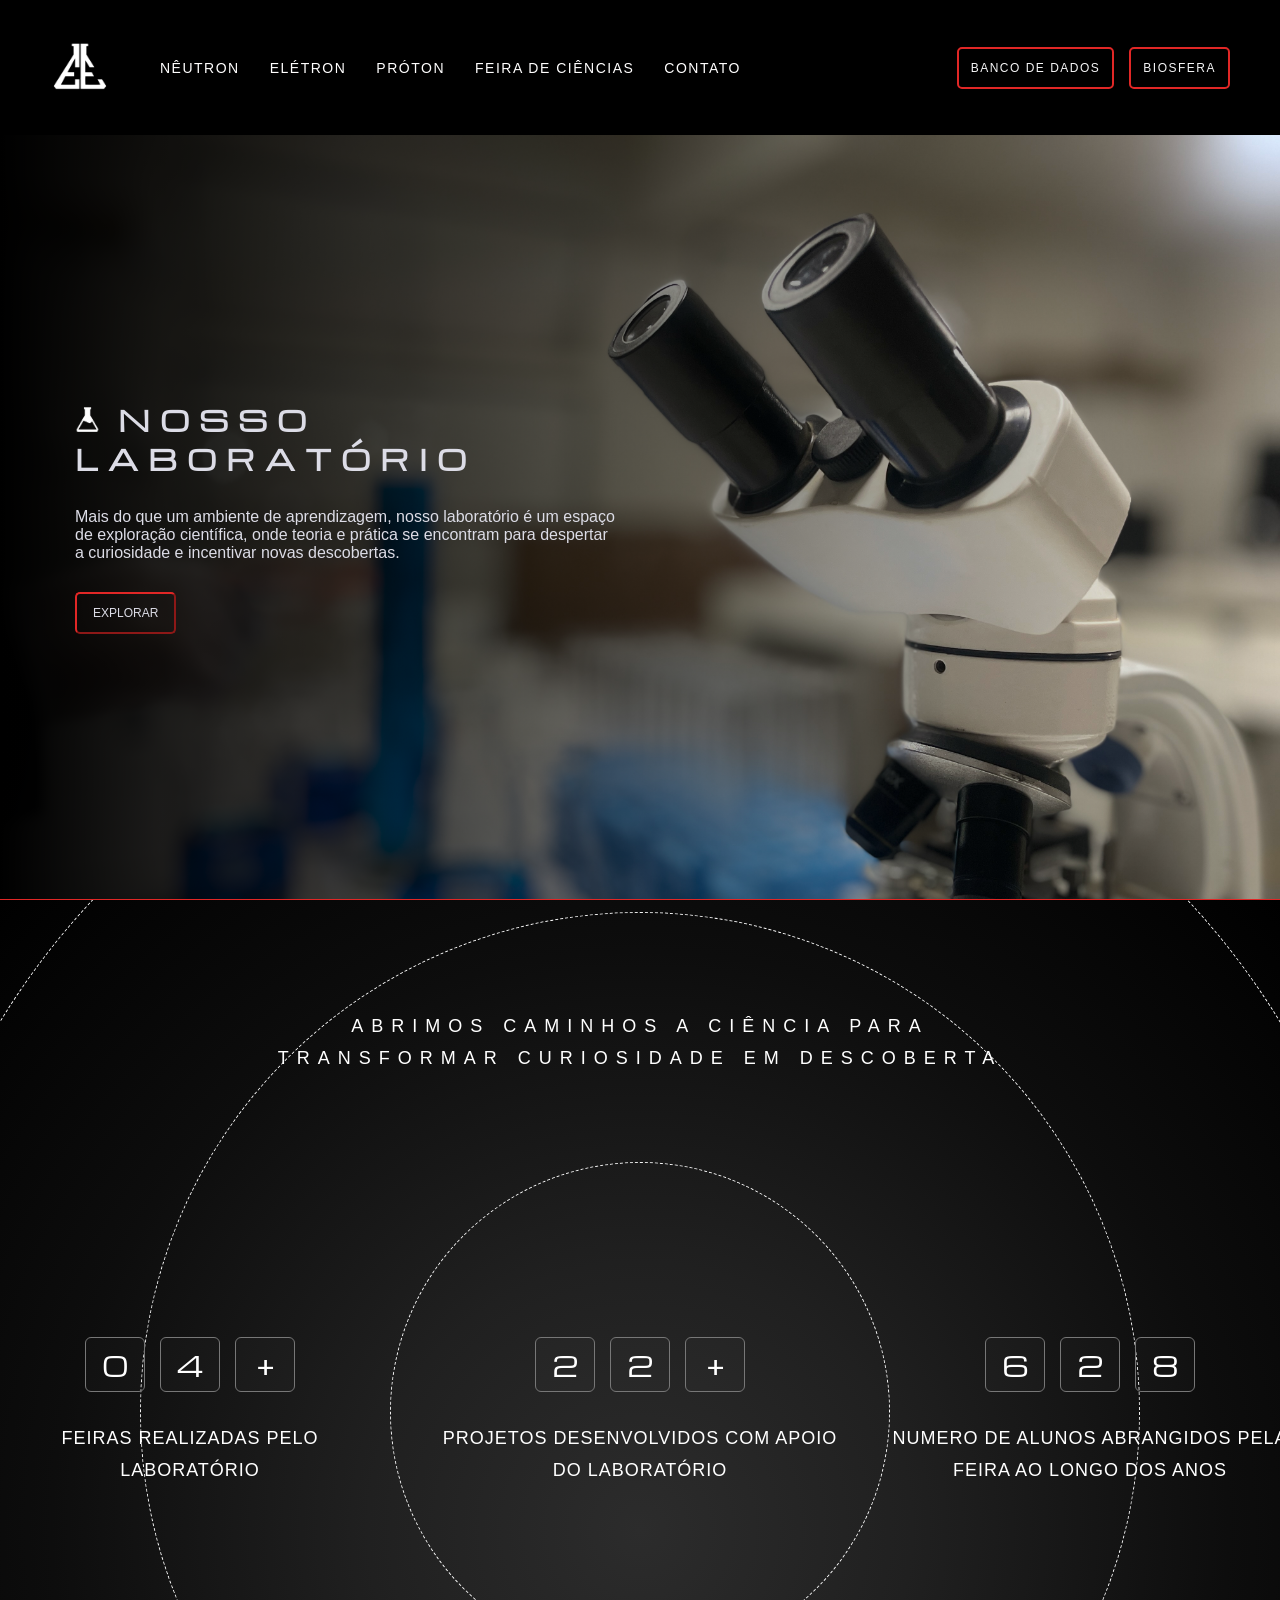
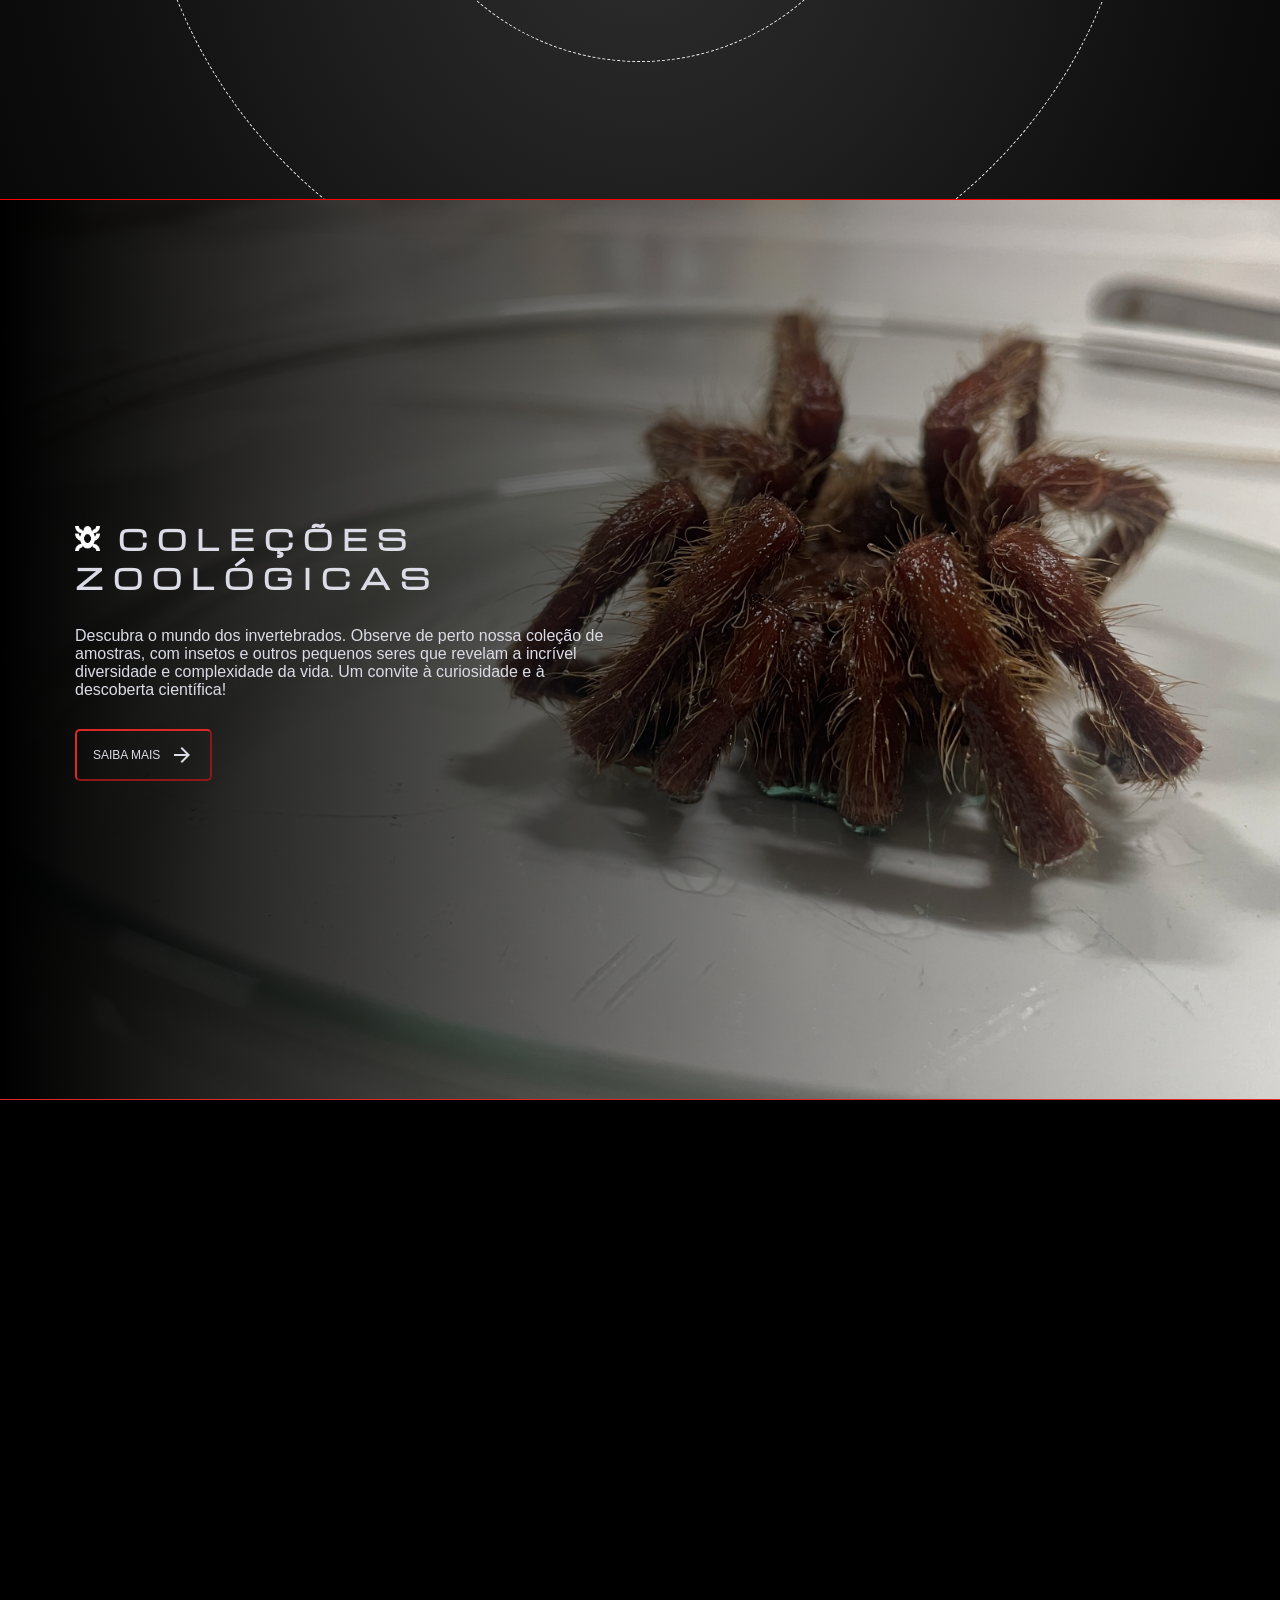
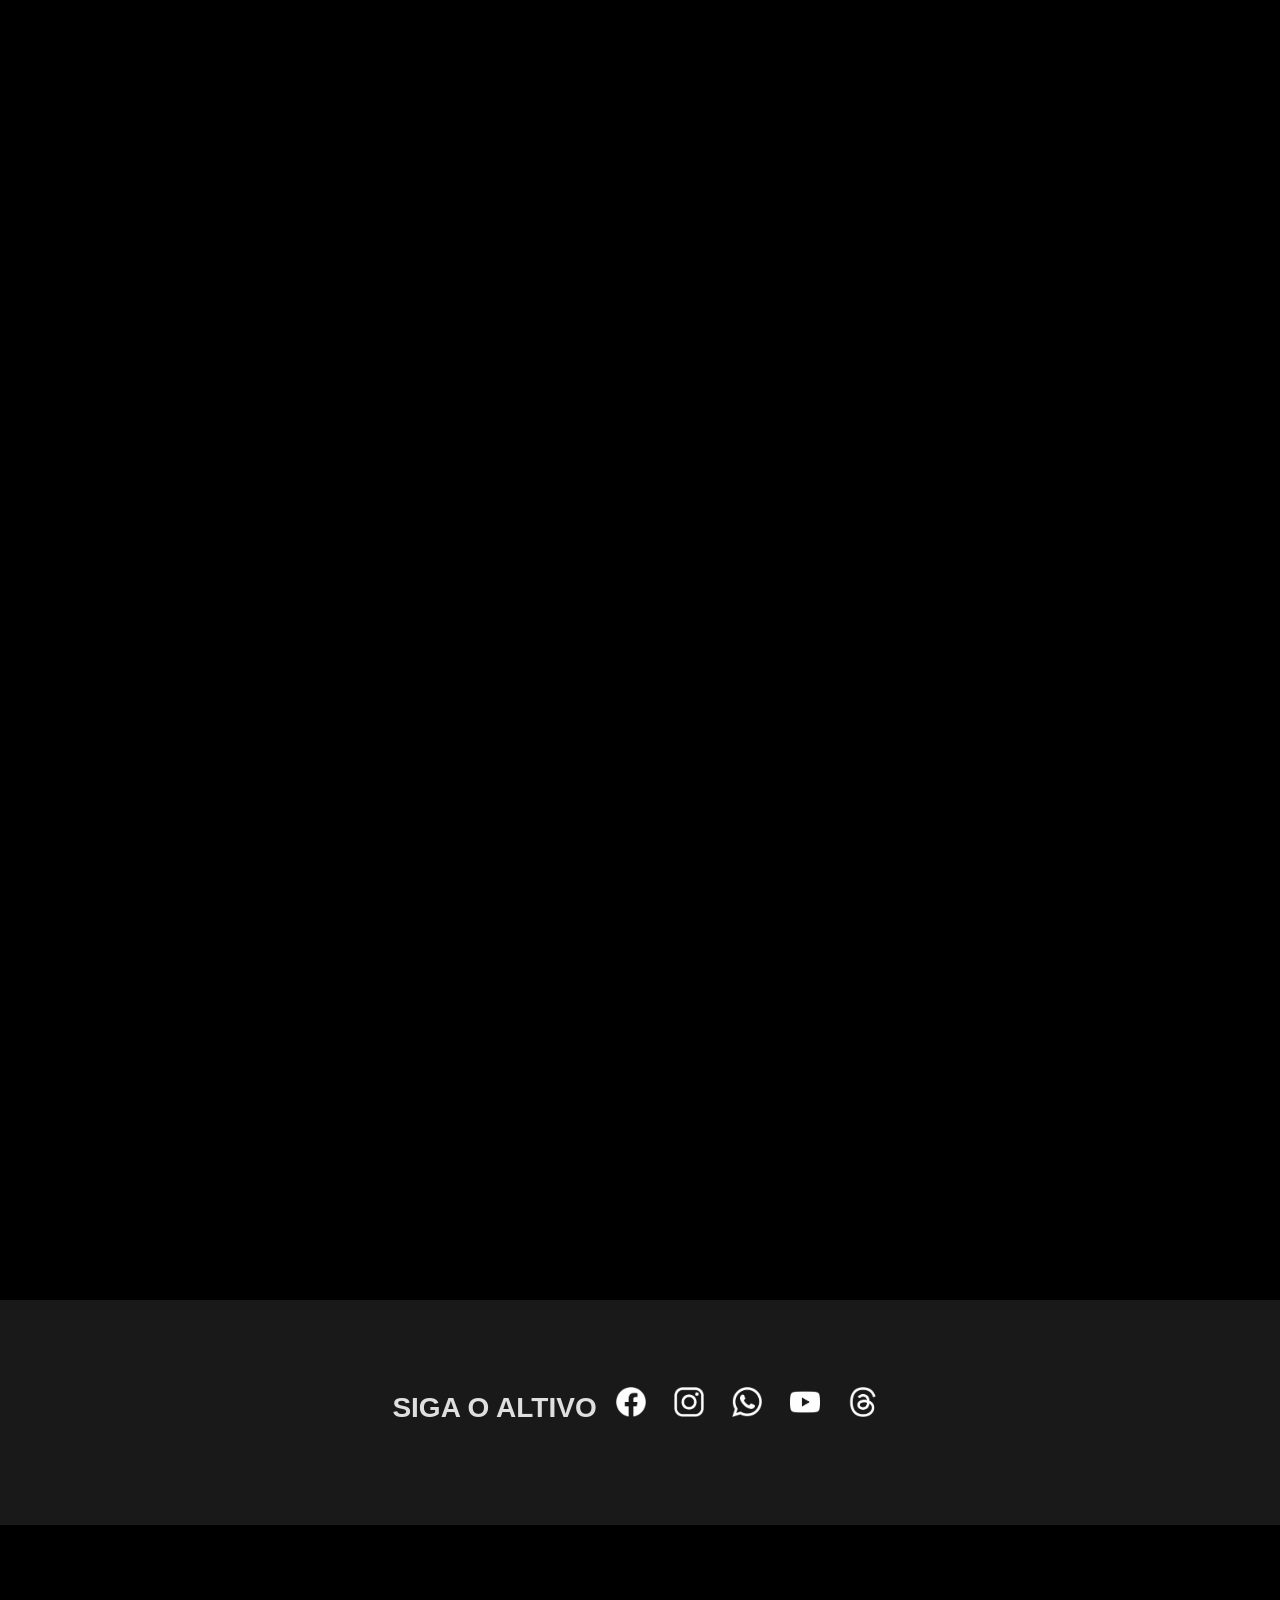
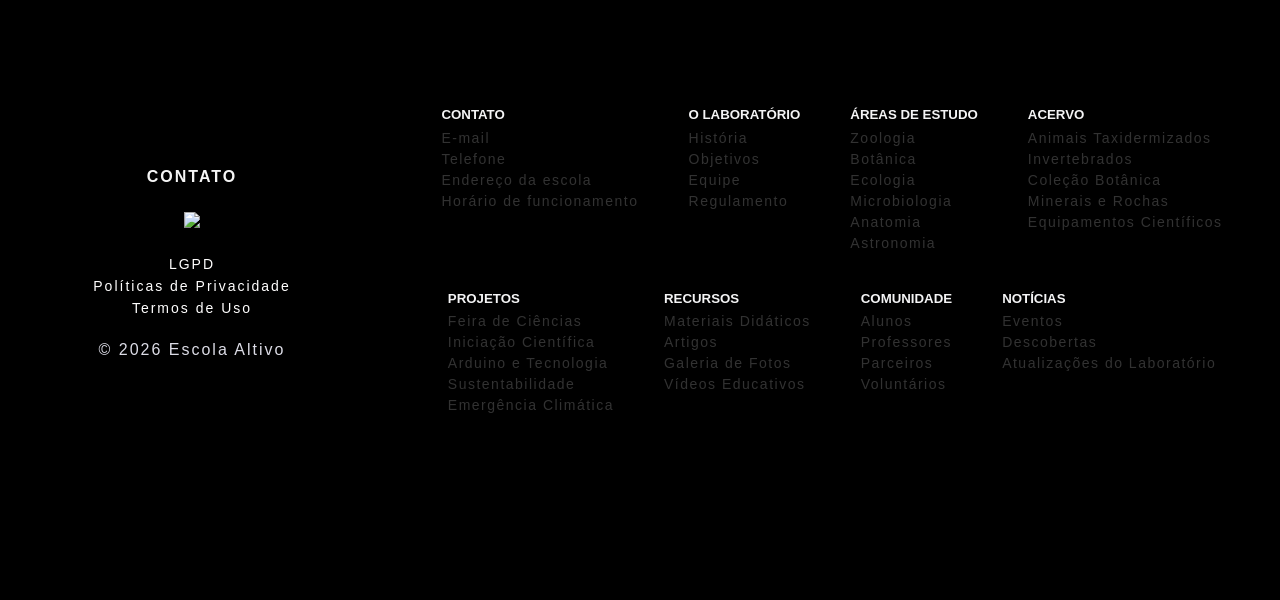
==== commit 23203075: "Substituição de icone" ====
--- a/index.html
+++ b/index.html
@@ -224,7 +224,7 @@
 <footer>
   <div class="footer-one">
     <h3><a href=""class="animadoFooter">CONTATO</a></h3> 
-    <a href="https://sites.google.com/view/escolaaltivo/home"><img src="./icones.img/icone-escola.png"></a>
+    <a href="https://sites.google.com/view/escolaaltivo/home"><img src="./icones.img/icone-principal.png"></a>
     <div> 
       <h3><a href=""class="animado">LGPD</a></h3> 
       <h3><a href=""class="animado">Políticas de Privacidade</a></h3>
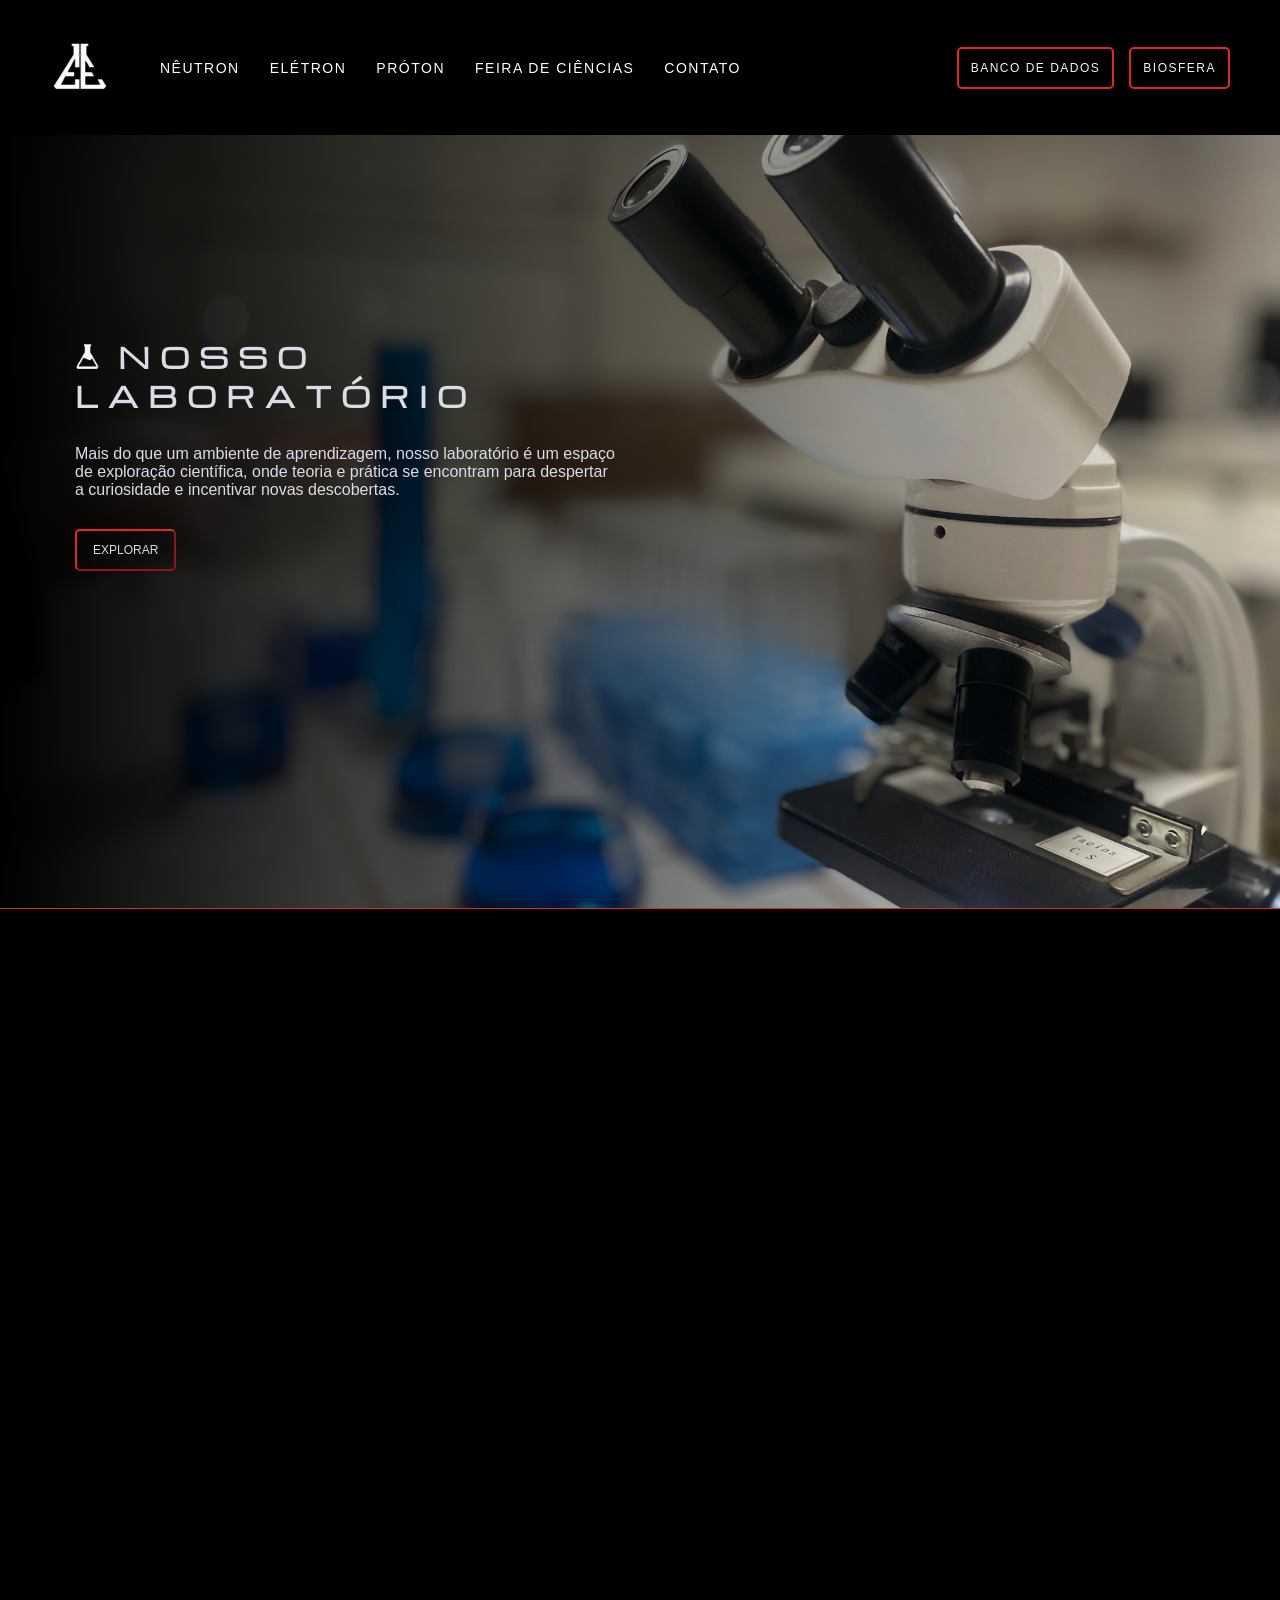
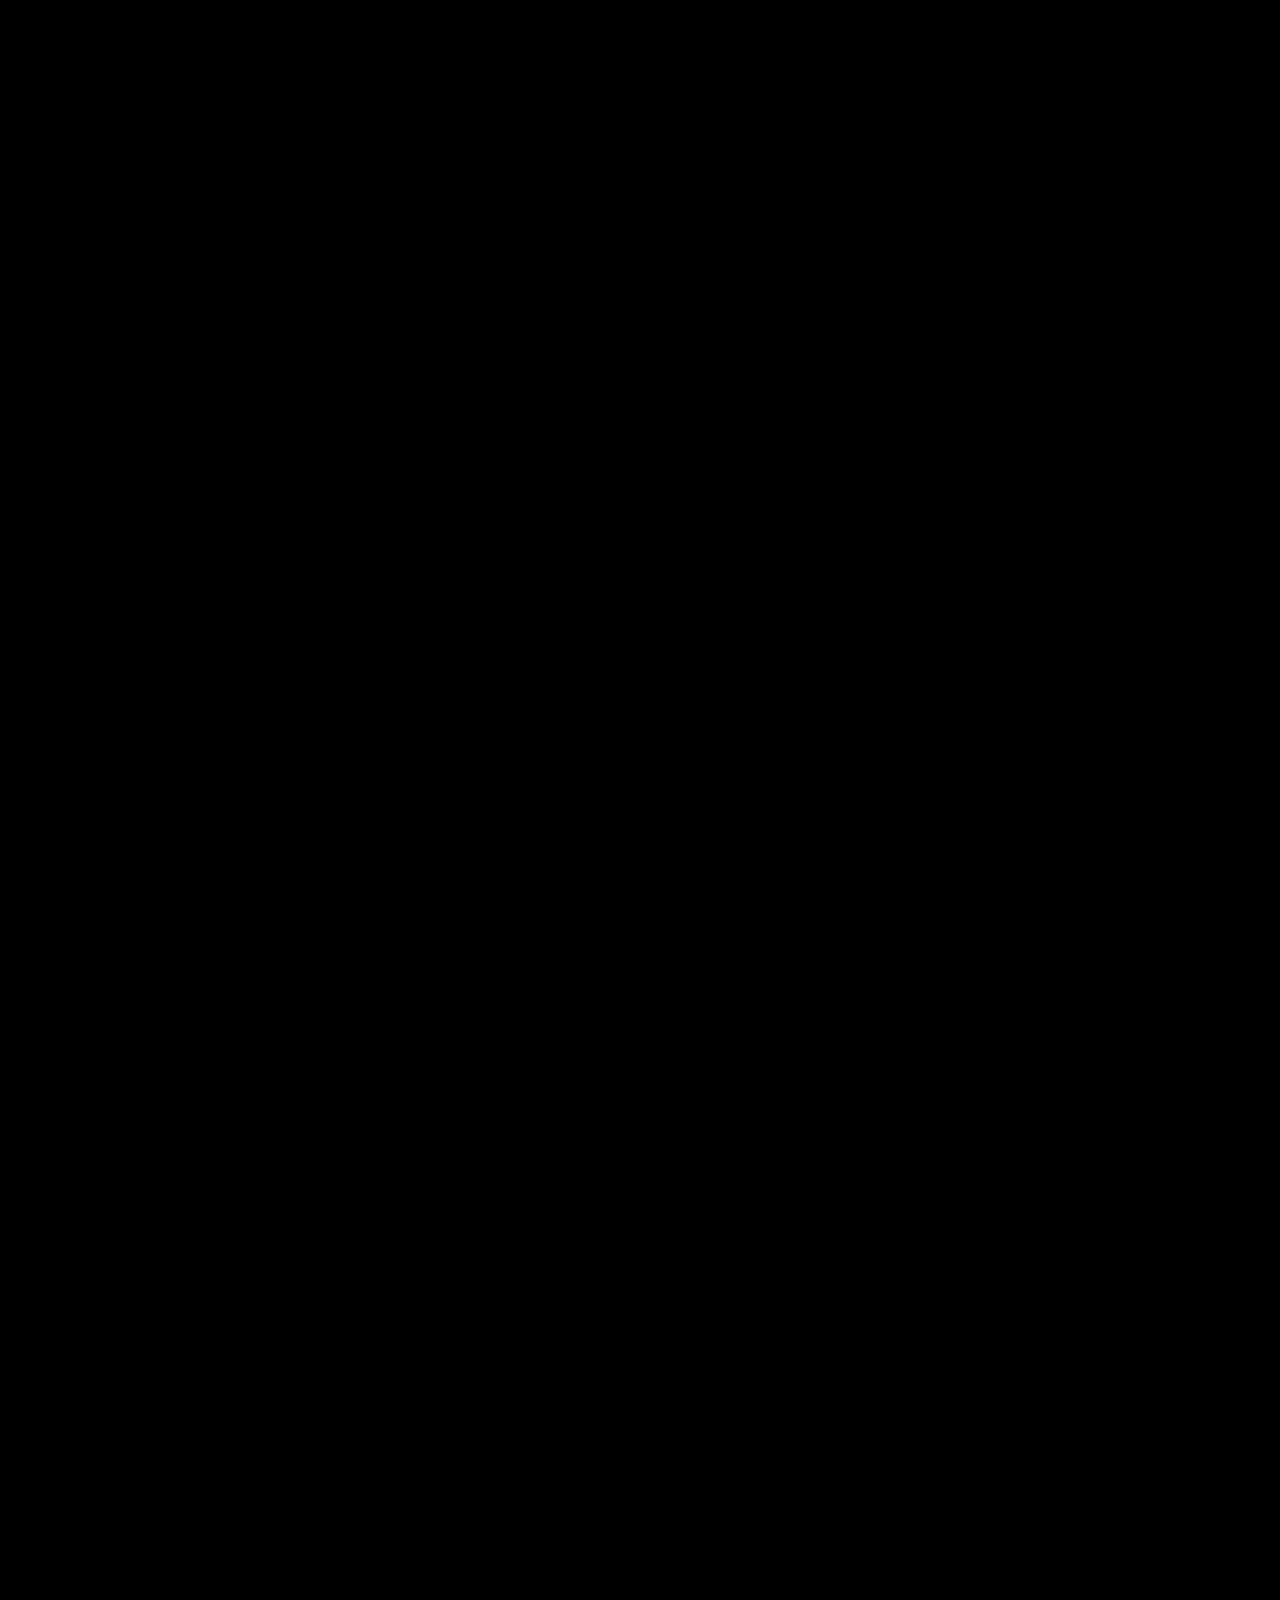
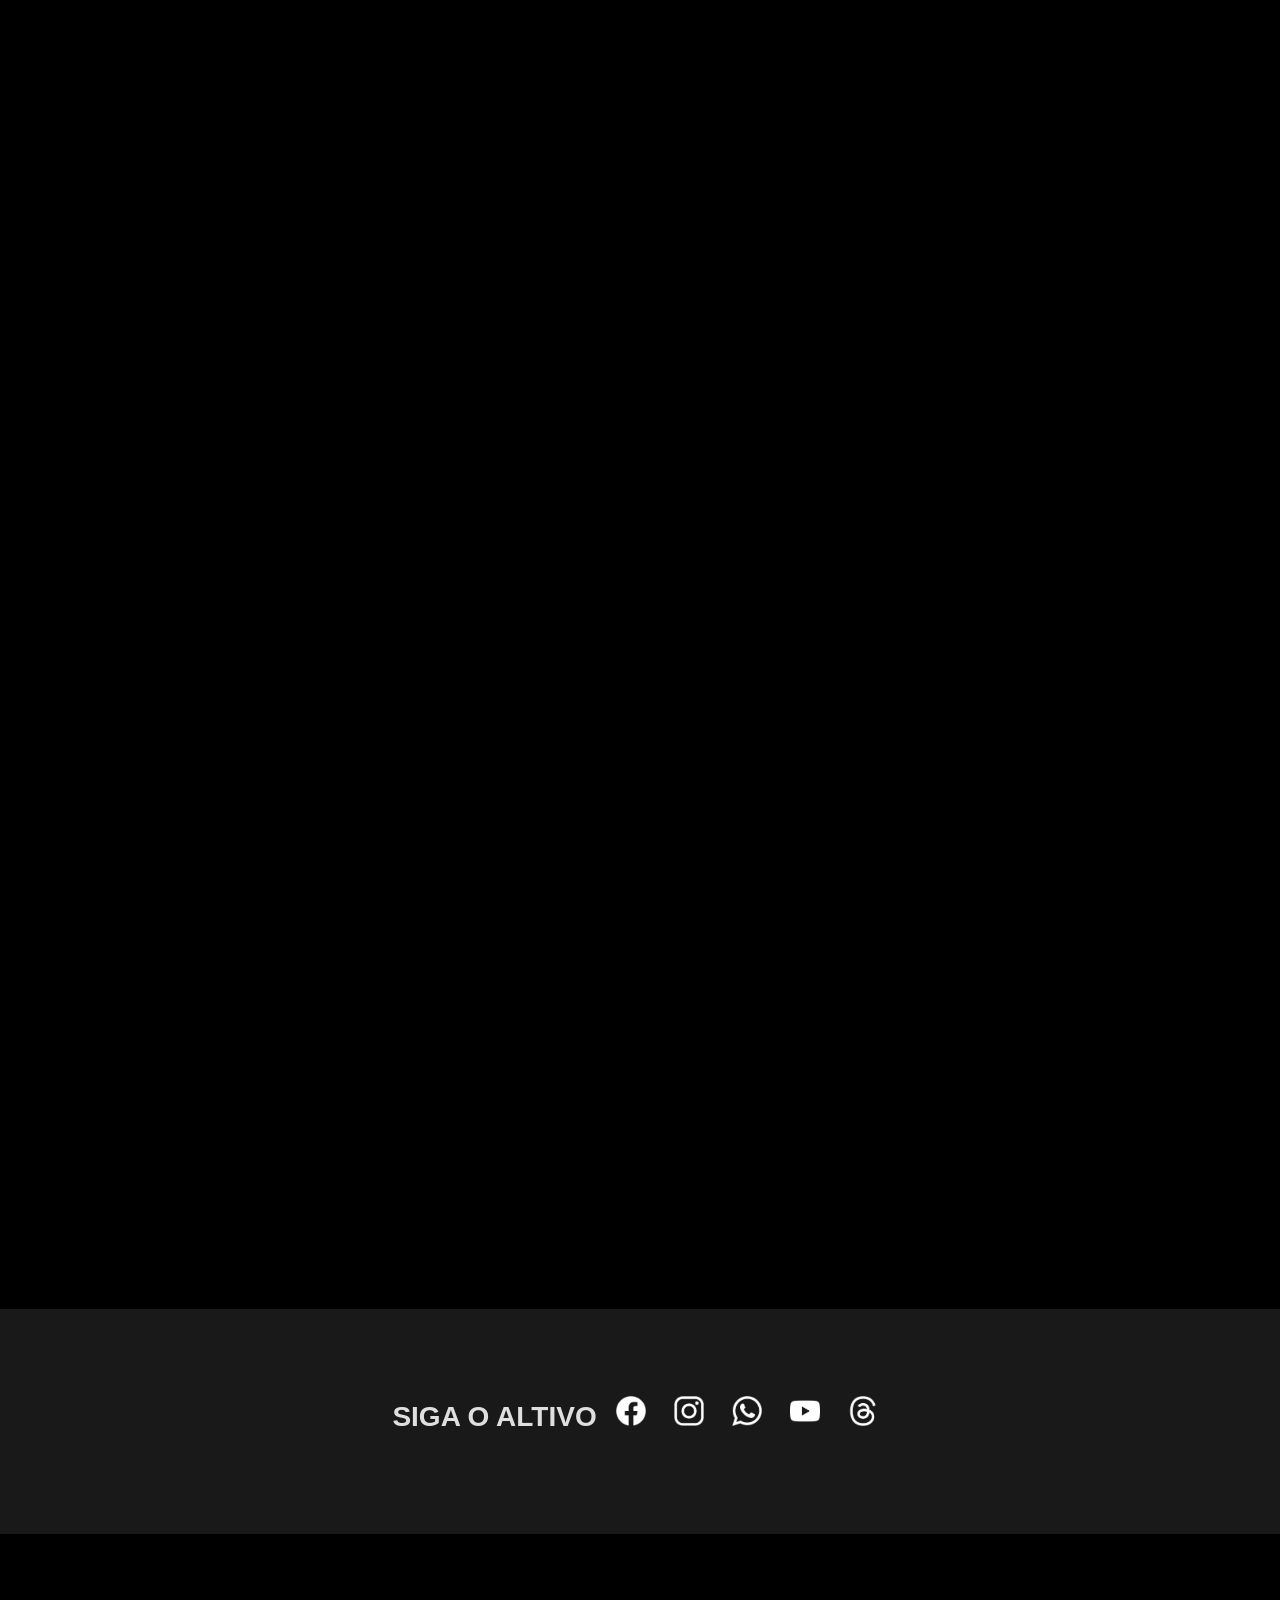
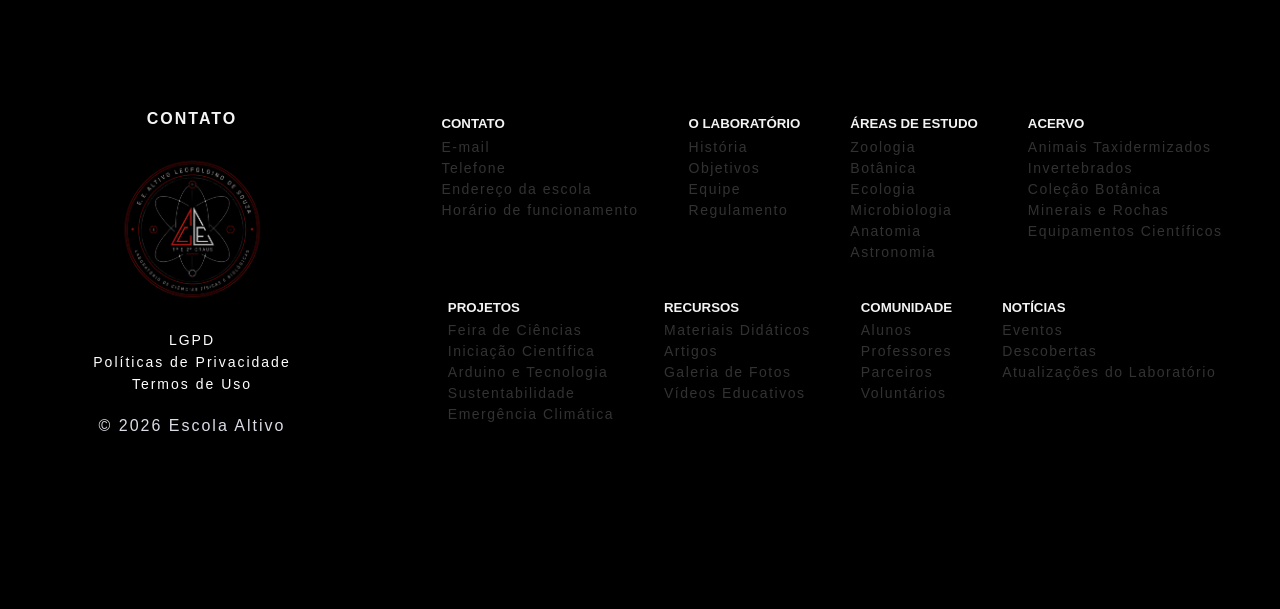
==== commit f59788f7: "Alteração de links" ====
--- a/index.html
+++ b/index.html
@@ -186,7 +186,7 @@
           Explore o corpo humano. Um esqueleto completo e um modelo desmontável com órgãos internos como fígado, estômago, 
           intestino e útero. Um recurso interativo para tornar o estudo da anatomia mais dinâmico e interessante!
         </p>
-        <a href=""><button class="section-button">SAIBA MAIS<span class="material-symbols-outlined"> arrow_forward </span></button></a>
+        <a href="lab-pecas-anatomicas.html"><button class="section-button">SAIBA MAIS<span class="material-symbols-outlined"> arrow_forward </span></button></a>
       </div>
     </section>
     
--- a/style.css
+++ b/style.css
@@ -163,6 +163,10 @@
    min-height: 15vh;
    flex-wrap: wrap;
    justify-content: space-around;
+   top: 0;
+   width: 100%;
+   position: fixed;
+   z-index: 10;
 }
 .header-header{
    display: flex;
@@ -243,7 +247,7 @@
 }
 /**__________________________________________________________________________________________________________PÁGINA INICIAL DO PROJETO*/
 .section-laboratory{
-   min-height:85vh;
+   min-height:101vh;
    display: flex;
    flex-direction: column; 
    justify-content:center;
@@ -1177,7 +1181,7 @@
 @media (max-width: 600px) {
 
     .feira-dados {
-        height: 100vh;
+        height: 80vh;
         min-height: 100vh;
         padding: 15px;
     }
@@ -1264,13 +1268,13 @@
 @media (max-width: 768px) {
 
     .feira-dados {
-        min-height: 100vh;
+        min-height: 80vh;
         display: flex;
         padding: 10px;
     }
     .feira-dados-conteudo{
         display: flex;
-        min-height: 100vh;
+        min-height: 80vh;
         flex-direction: column;
         justify-content: space-around;
         margin-top: -75px;
@@ -1350,6 +1354,10 @@
         padding: 0 20px;
         position: relative;
         flex-wrap: nowrap;
+        top: 0;
+        width: 100%;
+        position: fixed;
+        z-index: 10;
     }
 
     .header-header {
@@ -1507,6 +1515,10 @@
         min-height: 80px;
         padding: 0 15px;
         flex-wrap: nowrap;
+        top: 0;
+        width: 100%;
+        position: fixed;
+        z-index: 10;
     }
     .header-header{
         margin-left: 0;
@@ -1534,7 +1546,7 @@
        INTRODUÇÃO / NOSSO LABORATÓRIO
     =================================================== */
     .section-laboratory{
-        min-height: 100vh;
+        min-height: 80vh;
         background-position: center;
         align-items: center;
         justify-content: center;
@@ -1579,7 +1591,7 @@
        COLEÇÕES ZOOLÓGICAS
     =================================================== */
     .section-invertebrates{
-        min-height: 100vh;
+        min-height: 80vh;
         background-position: center;
         align-items: center;
         justify-content: center;
@@ -1595,7 +1607,7 @@
        PEÇAS ANATÔMICAS
     =================================================== */
     .section-anatomical-pieces{
-        min-height: 100vh;
+        min-height: 80vh;
         background-position: center;
         align-items: center;
         justify-content: center;
@@ -1610,7 +1622,7 @@
        FORMAÇÃO DA VIDA
     =================================================== */
     .section-fetuses{
-        min-height: 100vh;
+        min-height: 80vh;
         background-position: center;
         align-items: center;
         justify-content: center;
@@ -1719,7 +1731,7 @@
     =================================================== */
 
     .contact-reserva{
-        min-height: 100vh;
+        min-height: 80vh;
         max-height: none;
         padding: 50px 20px;
         text-align: center;
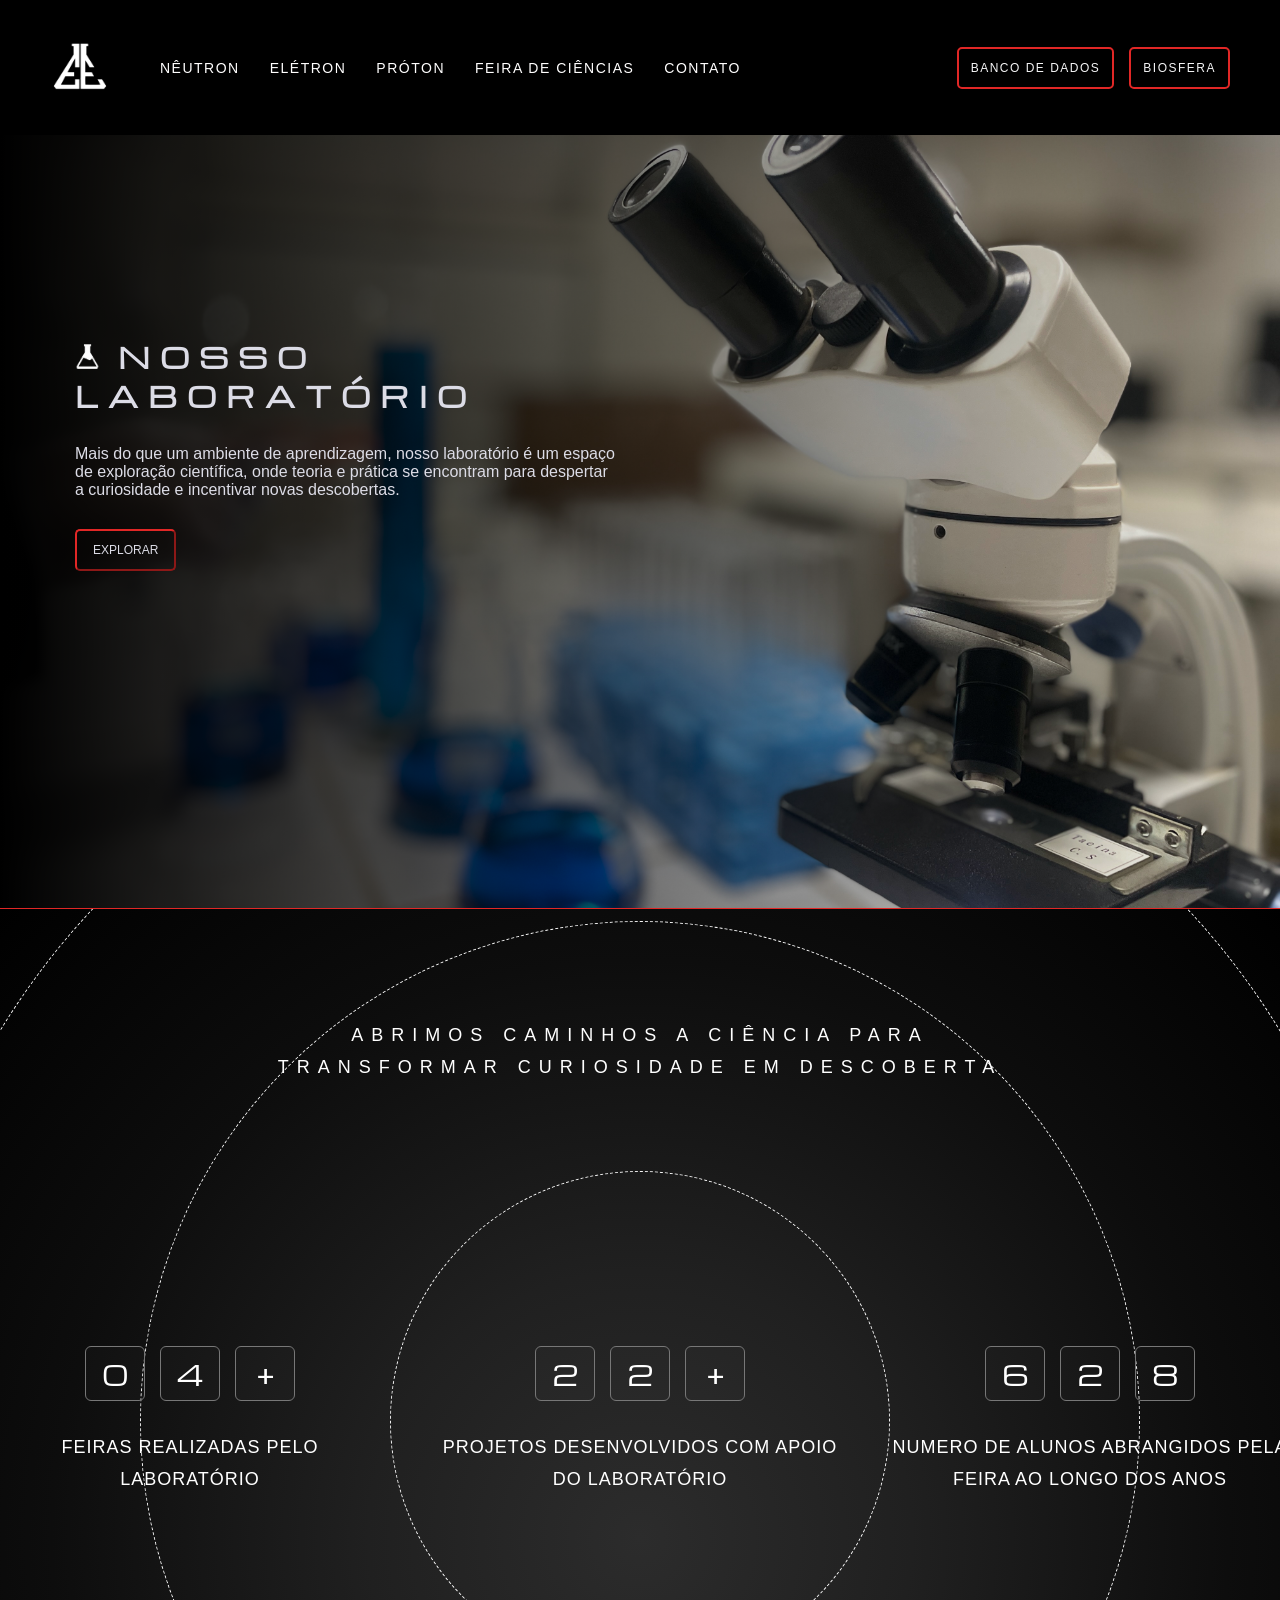
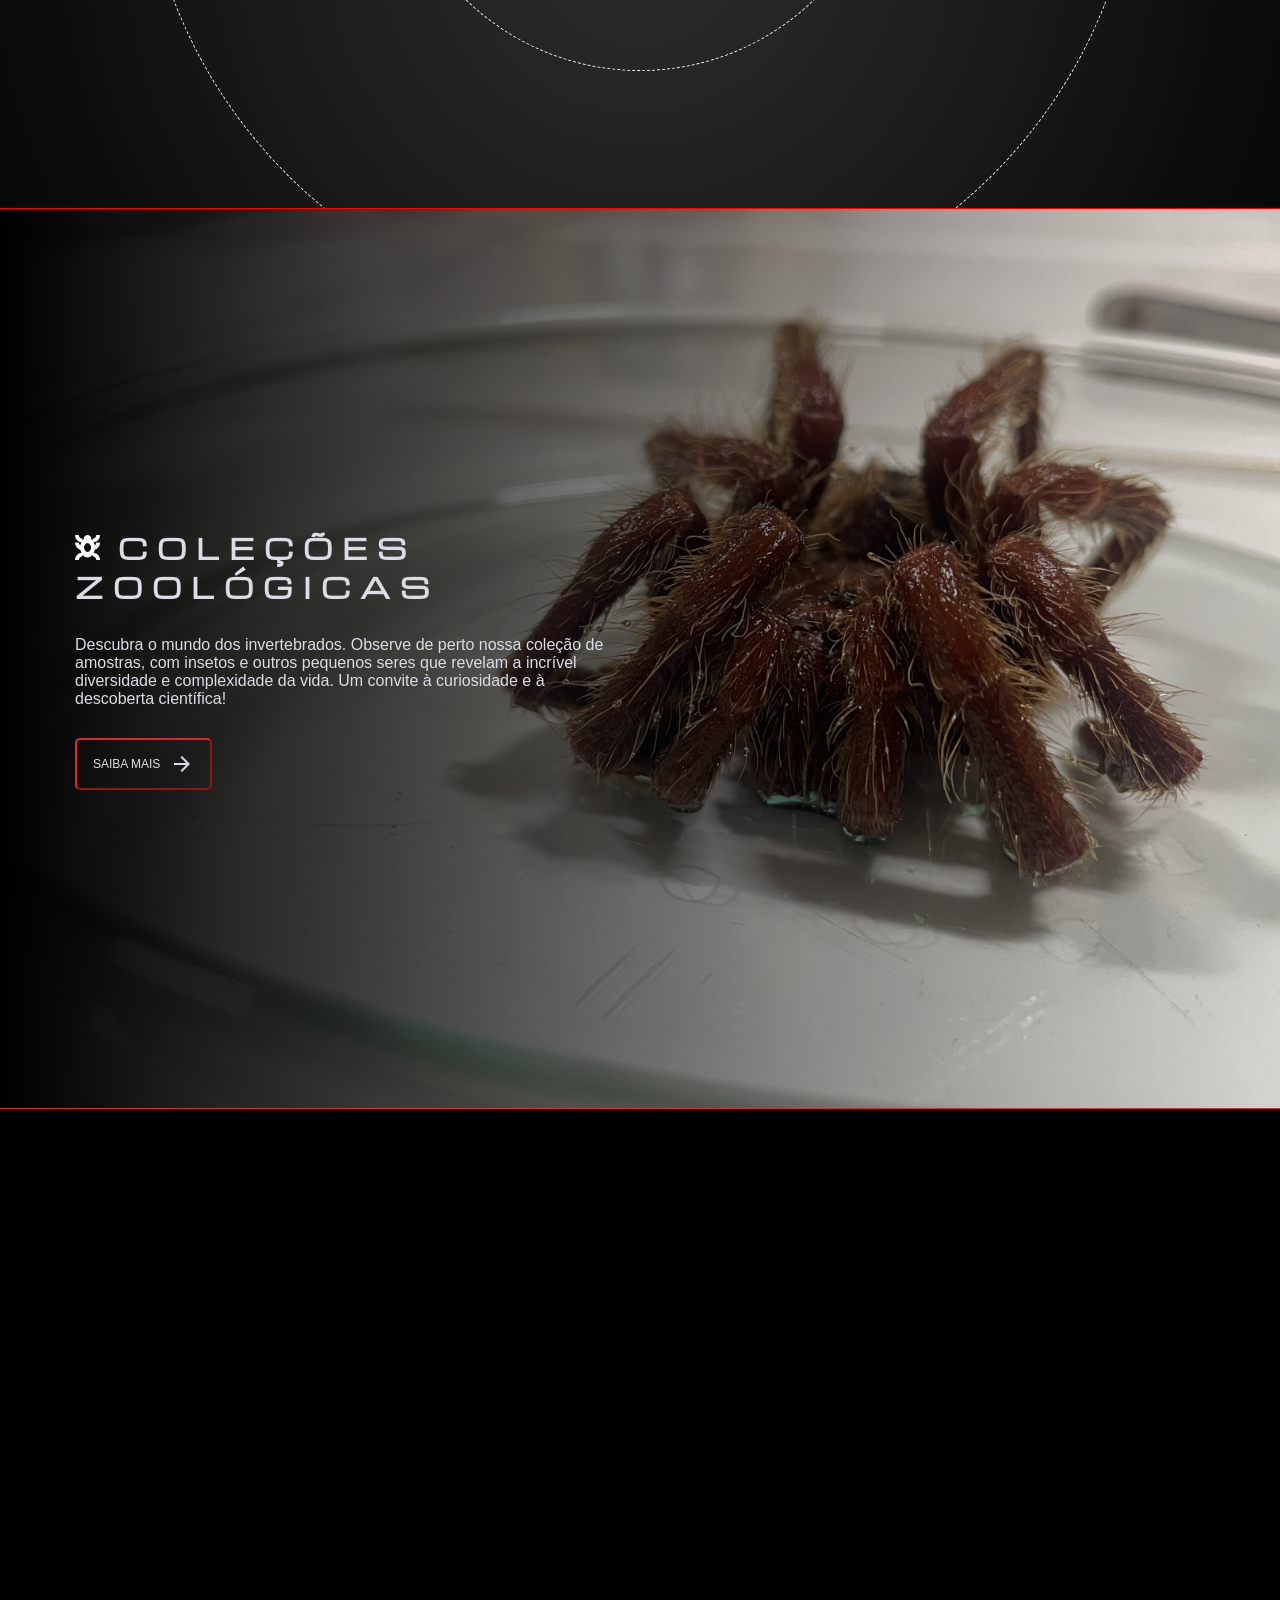
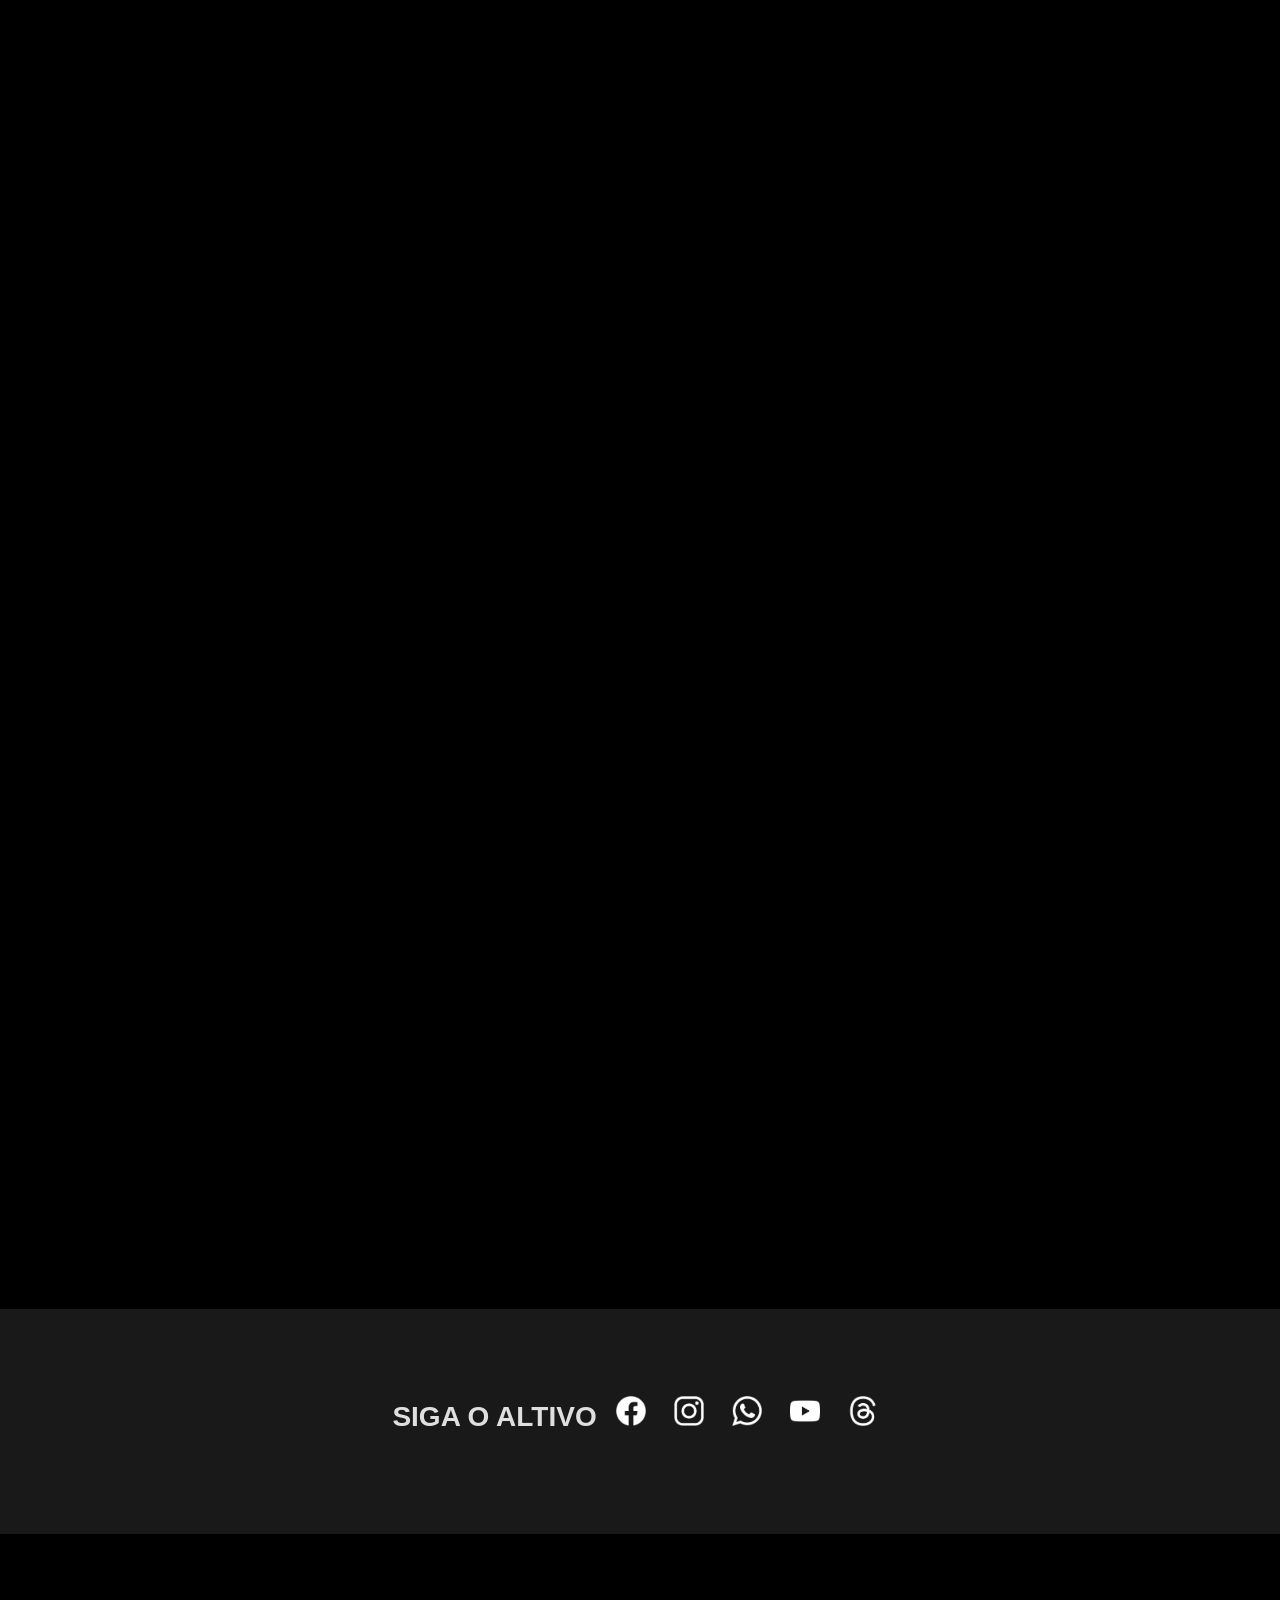
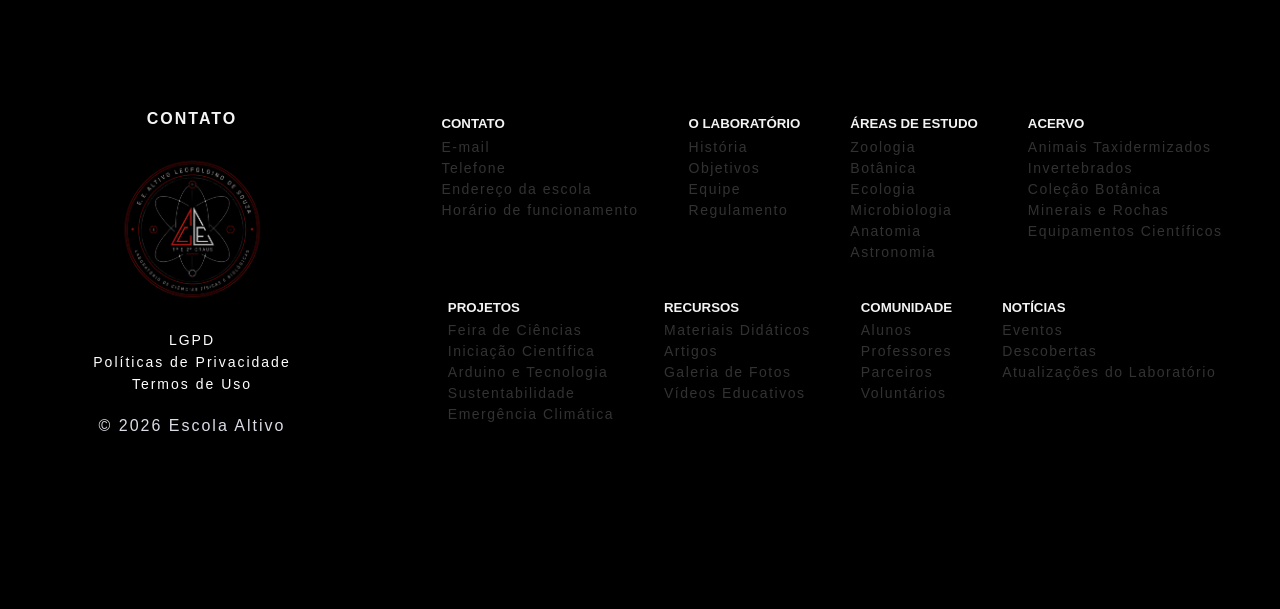
==== commit f681e59f: "Alterações na estrutura do documento" ====
--- a/index.html
+++ b/index.html
@@ -174,7 +174,7 @@
           Descubra o mundo dos invertebrados. Observe de perto nossa coleção de amostras, com insetos e outros pequenos 
           seres que revelam a incrível diversidade e complexidade da vida. Um convite à curiosidade e à descoberta científica!
         </p> 
-       <a href=""><button class="section-button">SAIBA MAIS<span class="material-symbols-outlined"> arrow_forward </span></button></a> 
+       <a href="./lab-colecao-zoologica.html"><button class="section-button">SAIBA MAIS<span class="material-symbols-outlined"> arrow_forward </span></button></a> 
       </div>
     </section> 
 
--- a/style.css
+++ b/style.css
@@ -1003,7 +1003,7 @@
     position: absolute;
     top: 50%;
     left: 50%;
-    border: 1.5px dashed #f5f5f5 ;
+    border: 1.5px dashed #f4f4f4;
     border-radius: 50%;
     transform: translate(-50%, -50%);
     pointer-events: none;
@@ -1181,8 +1181,8 @@
 @media (max-width: 600px) {
 
     .feira-dados {
-        height: 80vh;
-        min-height: 100vh;
+        height: 101vh;
+        min-height: 101vh;
         padding: 15px;
     }
 
@@ -1268,7 +1268,7 @@
 @media (max-width: 768px) {
 
     .feira-dados {
-        min-height: 80vh;
+        min-height: 101vh;
         display: flex;
         padding: 10px;
     }
@@ -1546,7 +1546,7 @@
        INTRODUÇÃO / NOSSO LABORATÓRIO
     =================================================== */
     .section-laboratory{
-        min-height: 80vh;
+        min-height: 101vh;
         background-position: center;
         align-items: center;
         justify-content: center;
@@ -1591,7 +1591,7 @@
        COLEÇÕES ZOOLÓGICAS
     =================================================== */
     .section-invertebrates{
-        min-height: 80vh;
+        min-height: 101vh;
         background-position: center;
         align-items: center;
         justify-content: center;
@@ -1607,7 +1607,7 @@
        PEÇAS ANATÔMICAS
     =================================================== */
     .section-anatomical-pieces{
-        min-height: 80vh;
+        min-height: 101vh;
         background-position: center;
         align-items: center;
         justify-content: center;
@@ -1622,7 +1622,7 @@
        FORMAÇÃO DA VIDA
     =================================================== */
     .section-fetuses{
-        min-height: 80vh;
+        min-height: 101vh;
         background-position: center;
         align-items: center;
         justify-content: center;
@@ -1731,7 +1731,7 @@
     =================================================== */
 
     .contact-reserva{
-        min-height: 80vh;
+        min-height: 101vh;
         max-height: none;
         padding: 50px 20px;
         text-align: center;
